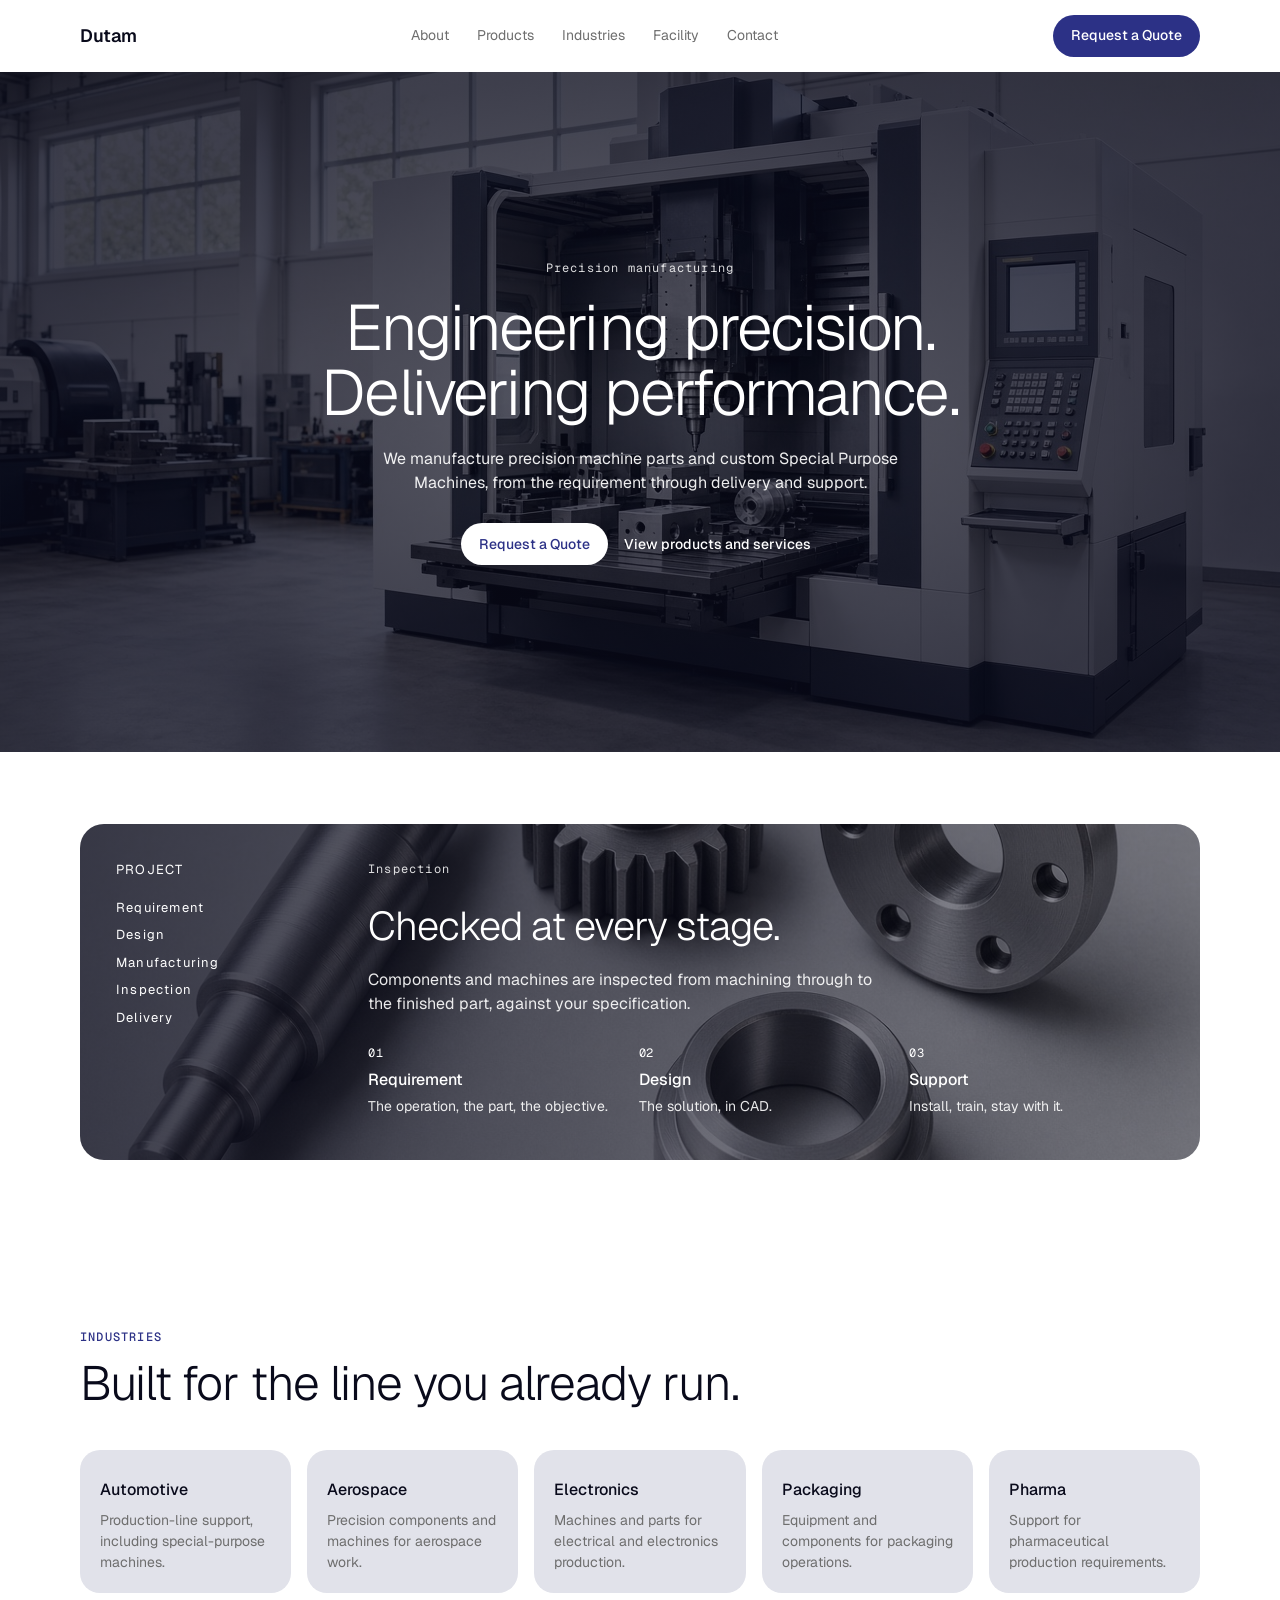
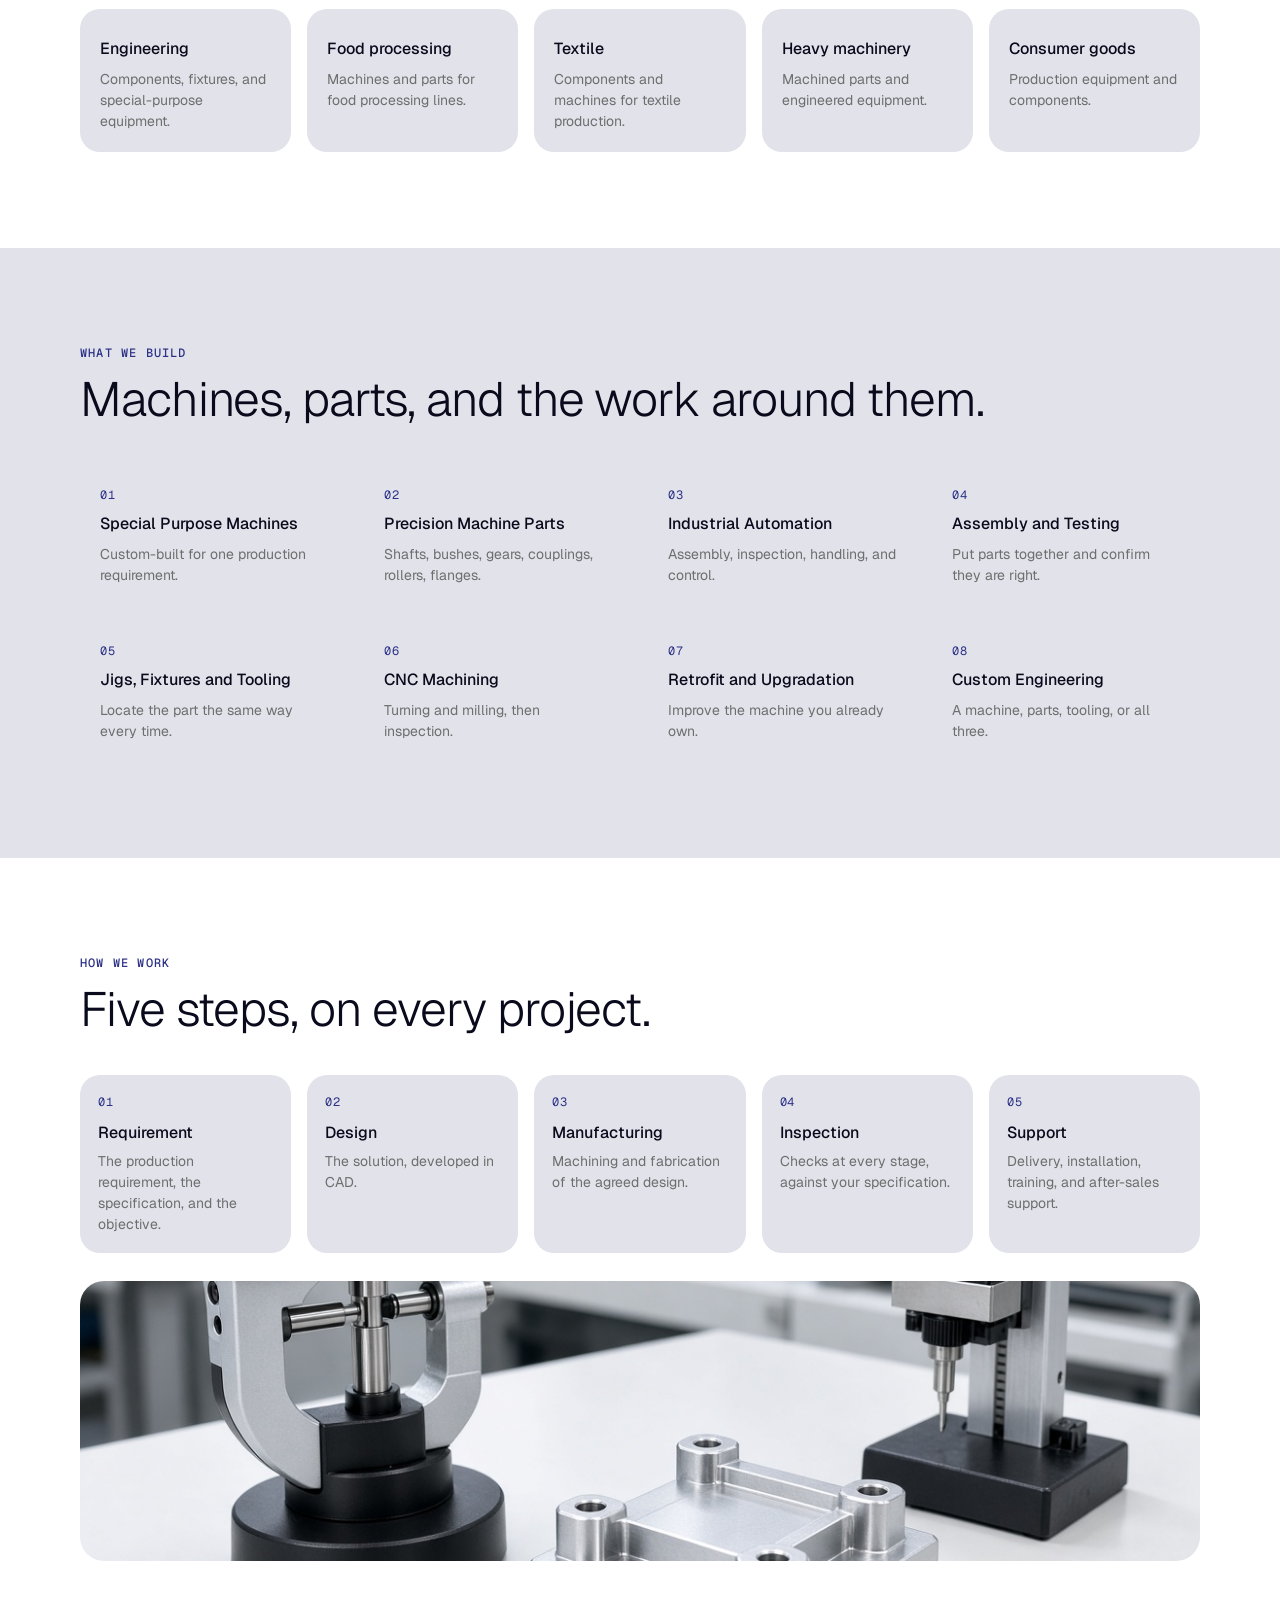
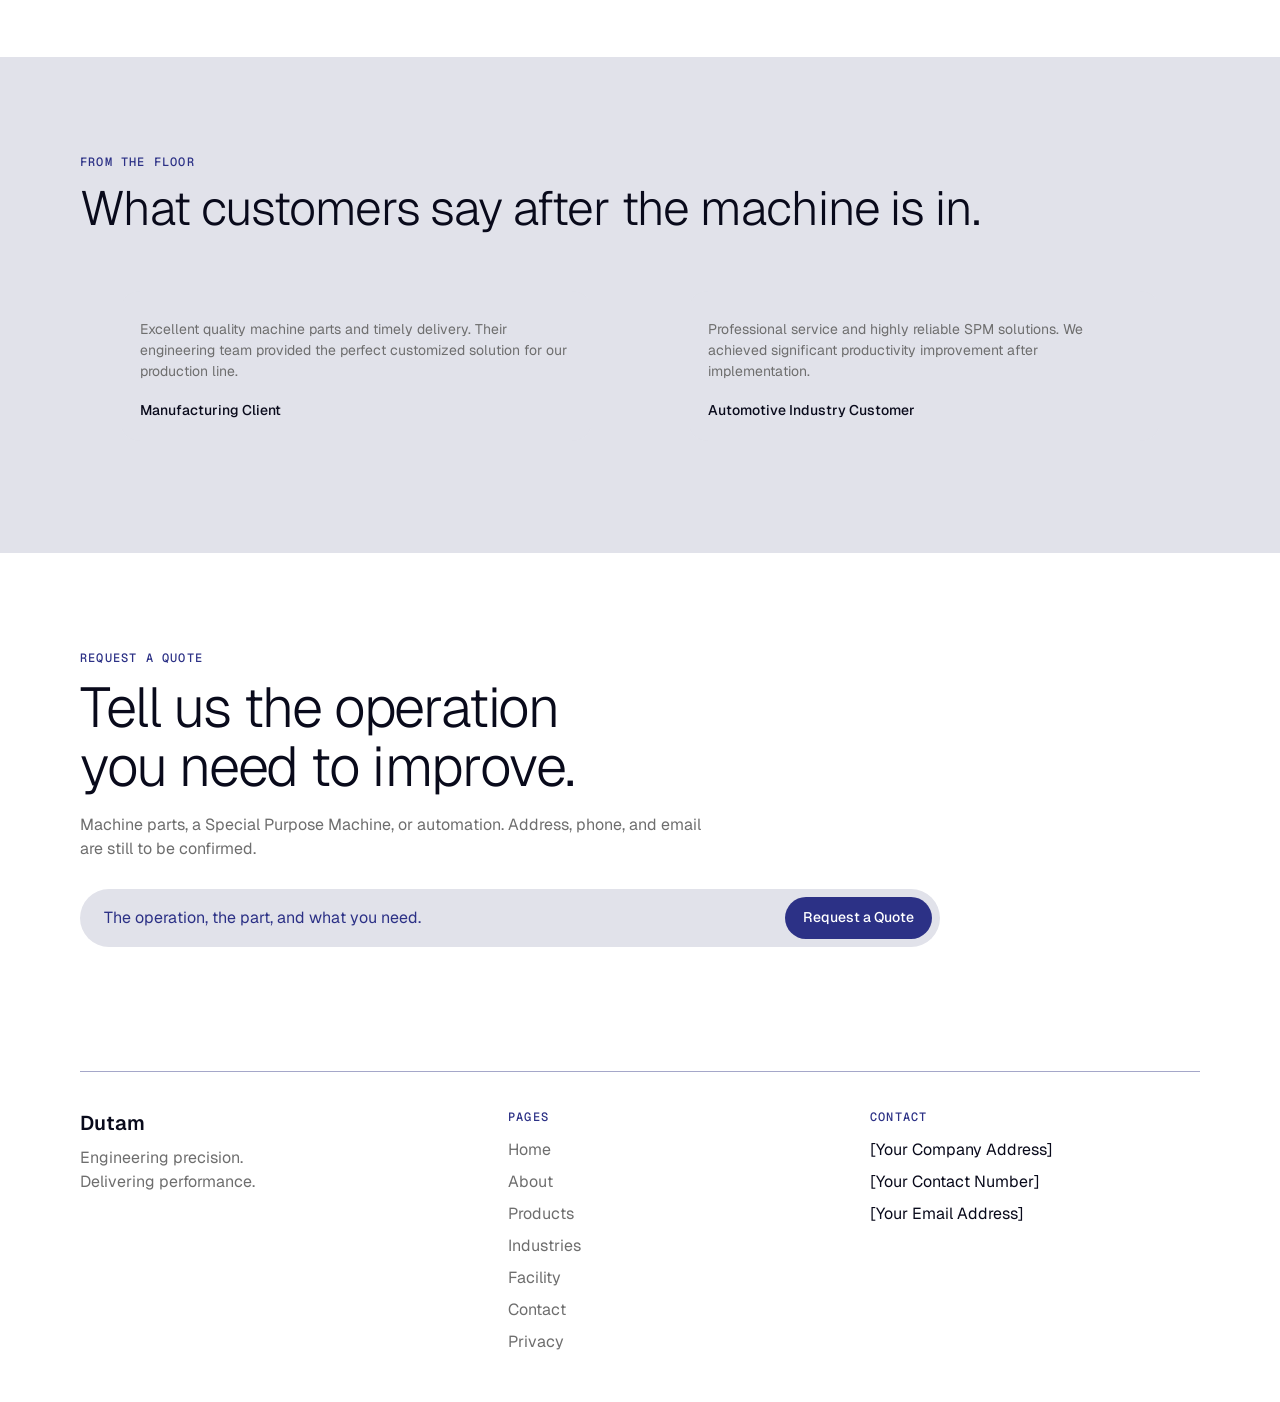
==== index.html @ 48c7d0a0 "Website Basic" ====
<!DOCTYPE html>
<html lang="en">
<head>
  <meta charset="utf-8">
  <meta name="viewport" content="width=device-width, initial-scale=1">
  <title>Dutam Machineries | Precision Machine Parts and Special Purpose Machines</title>
  <meta name="description" content="Dutam Machineries manufactures precision machine parts and custom Special Purpose Machines, from the requirement through delivery and support.">
  <link rel="preconnect" href="https://fonts.googleapis.com">
  <link rel="preconnect" href="https://fonts.gstatic.com" crossorigin>
  <link href="https://fonts.googleapis.com/css2?family=Geist+Mono:wght@500&family=Geist:wght@300;400;500;600&display=swap" rel="stylesheet">
  <link rel="stylesheet" href="css/styles.css">
</head>
<body class="page-enter">
<header class="site-header">
    <a class="logo" href="index.html">Dutam</a>
    <nav class="nav-links" aria-label="Primary"><a href="about.html">About</a><a href="services.html">Products</a><a href="industries.html">Industries</a><a href="facility.html">Facility</a><a href="contact.html">Contact</a></nav>
    <a class="btn header-cta" href="contact.html">Request a Quote</a>
    <button class="menu-btn" aria-label="Open menu" aria-expanded="false"><span></span></button>
  </header>
<main>
    <section class="hero-center" style="background-image:url('images/shop.jpg')">
      <div class="hero-copy">
        <div class="kicker">Precision manufacturing</div>
        <h1 class="display">Engineering precision.<br>Delivering performance.</h1>
        <p>We manufacture precision machine parts and custom Special Purpose Machines, from the requirement through delivery and support.</p>
        <div class="hero-actions">
          <a class="btn light" href="contact.html">Request a Quote</a>
          <a class="btn ghost" href="services.html">View products and services</a>
        </div>
      </div>
    </section>
    <section class="section tight"><div class="wrap">
      <div class="panel" style="background-image:url('images/parts.jpg')">
        <div class="rail">PROJECT<ul><li>Requirement</li><li>Design</li><li>Manufacturing</li><li>Inspection</li><li>Delivery</li></ul></div>
        <div>
          <div class="kicker">Inspection</div>
          <h2>Checked at every stage.</h2>
          <p>Components and machines are inspected from machining through to the finished part, against your specification.</p>
          <div class="mini-points">
            <div><span>01</span><strong>Requirement</strong><p>The operation, the part, the objective.</p></div>
            <div><span>02</span><strong>Design</strong><p>The solution, in CAD.</p></div>
            <div><span>03</span><strong>Support</strong><p>Install, train, stay with it.</p></div>
          </div>
        </div>
      </div>
    </div></section>
    <section class="section"><div class="wrap">
      <div class="section-head"><div class="eyebrow">Industries</div><h2>Built for the line you already run.</h2></div>
      <div class="card-grid"><a class="card" href="industries.html"><h3>Automotive</h3><p>Production-line support, including special-purpose machines.</p></a><a class="card" href="industries.html"><h3>Aerospace</h3><p>Precision components and machines for aerospace work.</p></a><a class="card" href="industries.html"><h3>Electronics</h3><p>Machines and parts for electrical and electronics production.</p></a><a class="card" href="industries.html"><h3>Packaging</h3><p>Equipment and components for packaging operations.</p></a><a class="card" href="industries.html"><h3>Pharma</h3><p>Support for pharmaceutical production requirements.</p></a><a class="card" href="industries.html"><h3>Engineering</h3><p>Components, fixtures, and special-purpose equipment.</p></a><a class="card" href="industries.html"><h3>Food processing</h3><p>Machines and parts for food processing lines.</p></a><a class="card" href="industries.html"><h3>Textile</h3><p>Components and machines for textile production.</p></a><a class="card" href="industries.html"><h3>Heavy machinery</h3><p>Machined parts and engineered equipment.</p></a><a class="card" href="industries.html"><h3>Consumer goods</h3><p>Production equipment and components.</p></a></div>
    </div></section>
    <section class="section tint"><div class="wrap">
      <div class="section-head"><div class="eyebrow">What we build</div><h2>Machines, parts, and the work around them.</h2></div>
      <div class="cap-grid"><a class="cap" href="services/special-purpose-machines.html"><div class="num">01</div><h3>Special Purpose Machines</h3><p>Custom-built for one production requirement.</p></a><a class="cap" href="services/precision-machine-parts.html"><div class="num">02</div><h3>Precision Machine Parts</h3><p>Shafts, bushes, gears, couplings, rollers, flanges.</p></a><a class="cap" href="services/industrial-automation.html"><div class="num">03</div><h3>Industrial Automation</h3><p>Assembly, inspection, handling, and control.</p></a><a class="cap" href="services/assembly-and-testing.html"><div class="num">04</div><h3>Assembly and Testing</h3><p>Put parts together and confirm they are right.</p></a><a class="cap" href="services/jigs-fixtures-and-tooling.html"><div class="num">05</div><h3>Jigs, Fixtures and Tooling</h3><p>Locate the part the same way every time.</p></a><a class="cap" href="services/cnc-machining.html"><div class="num">06</div><h3>CNC Machining</h3><p>Turning and milling, then inspection.</p></a><a class="cap" href="services/retrofit-and-upgradation.html"><div class="num">07</div><h3>Retrofit and Upgradation</h3><p>Improve the machine you already own.</p></a><a class="cap" href="services/custom-engineering.html"><div class="num">08</div><h3>Custom Engineering</h3><p>A machine, parts, tooling, or all three.</p></a></div>
    </div></section>
    <section class="section"><div class="wrap">
      <div class="section-head"><div class="eyebrow">How we work</div><h2>Five steps, on every project.</h2></div>
      <div class="steps"><article class="step"><div class="num">01</div><h3>Requirement</h3><p>The production requirement, the specification, and the objective.</p></article><article class="step"><div class="num">02</div><h3>Design</h3><p>The solution, developed in CAD.</p></article><article class="step"><div class="num">03</div><h3>Manufacturing</h3><p>Machining and fabrication of the agreed design.</p></article><article class="step"><div class="num">04</div><h3>Inspection</h3><p>Checks at every stage, against your specification.</p></article><article class="step"><div class="num">05</div><h3>Support</h3><p>Delivery, installation, training, and after-sales support.</p></article></div>
      <div class="process-photo" style="background-image:url('images/inspection.jpg')" role="img" aria-label="Inspection equipment on the bench"></div>
    </div></section>
    <section class="section tint"><div class="wrap">
      <div class="section-head"><div class="eyebrow">From the floor</div><h2>What customers say after the machine is in.</h2></div>
      <div class="quotes"><blockquote class="quote"><p>Excellent quality machine parts and timely delivery. Their engineering team provided the perfect customized solution for our production line.</p><footer>Manufacturing Client</footer></blockquote><blockquote class="quote"><p>Professional service and highly reliable SPM solutions. We achieved significant productivity improvement after implementation.</p><footer>Automotive Industry Customer</footer></blockquote></div>
    </div></section>
    <section class="section close"><div class="wrap">
    <div class="eyebrow">Request a quote</div>
    <h2 class="display">Tell us the operation<br>you need to improve.</h2>
    <p>Machine parts, a Special Purpose Machine, or automation. Address, phone, and email are still to be confirmed.</p>
    <form class="ask" action="contact.html" method="get">
      <input name="note" placeholder="The operation, the part, and what you need." aria-label="The operation, the part, and what you need.">
      <button class="btn" type="submit">Request a Quote</button>
    </form>
  </div></section>
  </main>
<footer class="footer"><div class="wrap"><div class="rule"></div><div class="footer-row">
    <div><strong>Dutam</strong><p class="tag">Engineering precision. Delivering performance.</p></div>
    <div><div class="eyebrow">Pages</div><ul><li><a href="index.html">Home</a></li><li><a href="about.html">About</a></li><li><a href="services.html">Products</a></li><li><a href="industries.html">Industries</a></li><li><a href="facility.html">Facility</a></li><li><a href="contact.html">Contact</a></li><li><a href="privacy.html">Privacy</a></li></ul></div>
    <div><div class="eyebrow">Contact</div><ul><li>[Your Company Address]</li><li>[Your Contact Number]</li><li>[Your Email Address]</li></ul></div>
  </div></div></footer>
<script src="js/main.js"></script>
</body>
</html>
---- css/styles.css ----
:root {
  --ink: #090a1b;
  --navy: #2c3186;
  --navy-deep: #1a1d50;
  --blue-50: #e1e2ea;
  --blue-200: #a5a7c9;
  --secondary: #6e6e6e;
  --white: #ffffff;
  --line: rgba(9, 10, 27, 0.12);
  --pad: 80px;
  --max: 1280px;
  --nav: 72px;
  --shadow: 0 10px 24px rgba(9, 10, 27, 0.06);
  --ease: cubic-bezier(0.22, 1, 0.36, 1);
}

* { box-sizing: border-box; }
html { scroll-behavior: smooth; }
body {
  margin: 0;
  color: var(--ink);
  background: var(--white);
  font-family: "Geist", sans-serif;
  font-weight: 400;
  line-height: 1.5;
}
a { color: inherit; text-decoration: none; }
button, input, select, textarea { font: inherit; color: inherit; }
img { max-width: 100%; display: block; }
h1, h2, h3, p { margin: 0; }

.page-enter { animation: rise 0.55s var(--ease) both; }

.wrap {
  width: min(var(--max), calc(100% - var(--pad) * 2));
  margin-inline: auto;
}
.eyebrow {
  font-family: "Geist Mono", ui-monospace, monospace;
  font-size: 12px;
  font-weight: 500;
  letter-spacing: 1.2px;
  text-transform: uppercase;
  color: var(--navy);
}
.display {
  font-weight: 300;
  letter-spacing: -1.4px;
  line-height: 1.05;
}

.site-header {
  position: sticky;
  top: 0;
  z-index: 20;
  height: var(--nav);
  display: flex;
  align-items: center;
  justify-content: space-between;
  padding: 0 var(--pad);
  background: rgba(255, 255, 255, 0.92);
  backdrop-filter: blur(16px);
  border-bottom: 1px solid transparent;
  transition: border-color 0.3s var(--ease), box-shadow 0.3s var(--ease);
}
.site-header.scrolled {
  border-bottom-color: var(--line);
  box-shadow: 0 8px 24px rgba(9, 10, 27, 0.04);
}
.logo {
  font-size: 18px;
  font-weight: 600;
  letter-spacing: -0.3px;
}
.nav-links {
  display: flex;
  gap: 28px;
  align-items: center;
}
.nav-links a {
  font-size: 14px;
  color: var(--secondary);
  transition: color 0.2s var(--ease);
}
.nav-links a:hover,
.nav-links a.active { color: var(--ink); }
.menu-btn {
  display: none;
  width: 42px;
  height: 42px;
  border: 0;
  background: transparent;
  padding: 0;
  cursor: pointer;
}
.menu-btn span,
.menu-btn span:before,
.menu-btn span:after {
  display: block;
  height: 1.5px;
  width: 18px;
  background: var(--ink);
  position: relative;
  transition: transform 0.25s var(--ease), opacity 0.2s;
}
.menu-btn span:before,
.menu-btn span:after {
  content: "";
  position: absolute;
  left: 0;
}
.menu-btn span:before { top: -6px; }
.menu-btn span:after { top: 6px; }
.menu-btn.open span { background: transparent; }
.menu-btn.open span:before { top: 0; transform: rotate(45deg); }
.menu-btn.open span:after { top: 0; transform: rotate(-45deg); }

.btn {
  display: inline-flex;
  align-items: center;
  justify-content: center;
  height: 42px;
  padding: 0 18px;
  border-radius: 999px;
  border: 0;
  background: var(--navy);
  color: var(--white);
  font-size: 14px;
  font-weight: 500;
  cursor: pointer;
  transition: background 0.2s var(--ease), transform 0.2s var(--ease), color 0.2s var(--ease);
}
.btn:hover { background: var(--navy-deep); transform: translateY(-1px); }
.btn:active { transform: translateY(0); }
.btn.light {
  background: var(--white);
  color: var(--navy);
}
.btn.light:hover { background: var(--blue-50); color: var(--navy-deep); }
.btn.ghost {
  background: transparent;
  color: var(--white);
  padding-inline: 8px;
}
.btn.ghost:hover { background: rgba(255, 255, 255, 0.12); transform: none; }

.hero-center,
.hero-statement,
.hero-navy {
  position: relative;
  overflow: hidden;
  min-height: 680px;
  display: flex;
  color: var(--white);
}
.hero-center {
  align-items: center;
  justify-content: center;
  text-align: center;
  background: #12141c center / cover no-repeat;
}
.hero-center:after,
.hero-statement:after {
  content: "";
  position: absolute;
  inset: 0;
}
.hero-center:after {
  background: radial-gradient(ellipse at center, rgba(9, 10, 27, 0.62) 0%, rgba(9, 10, 27, 0.78) 70%);
}
.hero-statement {
  align-items: flex-end;
  background: #12141c center / cover no-repeat;
  padding: 72px var(--pad) 56px;
}
.hero-statement:after {
  background: linear-gradient(90deg, rgba(9, 10, 27, 0.78) 0%, rgba(9, 10, 27, 0.42) 46%, rgba(9, 10, 27, 0.12) 100%);
}
.hero-copy, .hero-statement .statement {
  position: relative;
  z-index: 1;
}
.hero-copy { width: min(760px, 100%); padding: 48px 24px; }
.hero-copy h1, .statement h1, .hero-navy h1 {
  font-size: clamp(44px, 5vw, 68px);
  font-weight: 300;
  letter-spacing: -1.8px;
  line-height: 1.02;
}
.hero-copy p, .statement-note, .hero-navy .note {
  font-size: 16px;
  line-height: 1.5;
}
.hero-copy p { margin: 22px auto 0; max-width: 560px; color: rgba(255, 255, 255, 0.92); }
.hero-actions { display: flex; gap: 8px; justify-content: center; margin-top: 28px; flex-wrap: wrap; }
.kicker {
  font-family: "Geist Mono", ui-monospace, monospace;
  font-size: 12px;
  letter-spacing: 1.2px;
  margin-bottom: 18px;
  color: rgba(255, 255, 255, 0.86);
}
.statement {
  display: flex;
  flex-direction: column;
  justify-content: space-between;
  min-height: 520px;
  width: 100%;
}
.statement h1 { max-width: 860px; }
.statement-note { max-width: 340px; align-self: flex-end; color: rgba(255, 255, 255, 0.92); }

.hero-navy {
  background: var(--navy);
  min-height: 760px;
  padding: 64px var(--pad) 0;
  flex-direction: column;
}
.hero-navy .note { max-width: 340px; margin-top: 56px; }
.mosaic-clip {
  margin-top: auto;
  height: 250px;
  overflow: hidden;
  width: 100vw;
  margin-left: calc(50% - 50vw);
}
.mosaic {
  display: grid;
  grid-template-columns: repeat(13, 92px);
  gap: 16px;
  width: max-content;
  margin: 36px auto 0;
  justify-content: center;
}
.circle {
  width: 92px;
  height: 92px;
  border-radius: 50%;
  background-color: var(--white);
  background-size: 400% 200%;
  animation: pop 0.55s var(--ease) both;
  animation-delay: calc(var(--i) * 16ms);
}

.section { padding: 96px 0; }
.section.tight { padding: 72px 0; }
.section.tint { background: var(--blue-50); }
.section-head { margin-bottom: 40px; }
.section-head h2 {
  margin-top: 12px;
  font-size: clamp(36px, 4vw, 48px);
  font-weight: 300;
  letter-spacing: -1.1px;
  line-height: 1.08;
}

.panel {
  position: relative;
  display: grid;
  grid-template-columns: 220px 1fr;
  gap: 32px;
  min-height: 336px;
  border-radius: 24px;
  overflow: hidden;
  color: var(--white);
  padding: 36px;
  background: #1c1e27 center / cover no-repeat;
}
.panel:after {
  content: "";
  position: absolute;
  inset: 0;
  background: linear-gradient(90deg, rgba(9, 10, 27, 0.78), rgba(9, 10, 27, 0.45));
}
.panel > * { position: relative; z-index: 1; }
.rail { font-size: 13px; letter-spacing: 1.2px; }
.rail ul { list-style: none; margin: 18px 0 0; padding: 0; display: grid; gap: 8px; }
.panel h2 { font-size: 40px; font-weight: 300; letter-spacing: -1px; }
.panel p { max-width: 520px; margin-top: 12px; color: rgba(255, 255, 255, 0.9); }
.mini-points { display: grid; grid-template-columns: repeat(3, 1fr); gap: 16px; margin-top: 28px; }
.mini-points span {
  display: block;
  font-family: "Geist Mono", ui-monospace, monospace;
  font-size: 12px;
  letter-spacing: 0.8px;
  margin-bottom: 6px;
}
.mini-points strong { font-weight: 500; display: block; }
.mini-points p { margin: 4px 0 0; font-size: 14px; }

.card-grid {
  display: grid;
  grid-template-columns: repeat(5, 1fr);
  gap: 16px;
}
.card, .cap, .quote, .faq, .form-card, .step {
  background: var(--blue-50);
  border-radius: 20px;
  transition: transform 0.25s var(--ease), box-shadow 0.25s var(--ease), background 0.25s var(--ease);
}
.card, .cap, .quote, .faq { padding: 20px; }
a.card:hover, a.cap:hover, .quote:hover, .faq:hover {
  transform: translateY(-3px);
  box-shadow: var(--shadow);
  background: #d7d9e4;
}
.card h3, .cap h3 { font-size: 16px; font-weight: 500; margin-top: 8px; }
.card p, .cap p, .quote p, .faq p { color: var(--secondary); font-size: 14px; margin-top: 8px; }
.cap-grid { display: grid; grid-template-columns: repeat(4, 1fr); gap: 16px; }
.cap .num, .step .num {
  font-family: "Geist Mono", ui-monospace, monospace;
  font-size: 12px;
  letter-spacing: 0.8px;
  color: var(--navy);
}
.steps { display: grid; grid-template-columns: repeat(5, 1fr); gap: 16px; }
.step { padding: 18px; min-height: 140px; }
.step h3 { font-size: 16px; font-weight: 500; margin: 10px 0 6px; }
.step p { color: var(--secondary); font-size: 14px; }
.process-photo {
  margin-top: 28px;
  height: 280px;
  border-radius: 24px;
  background: #ddd center / cover no-repeat;
}
.quotes { display: grid; grid-template-columns: 1fr 1fr; gap: 16px; }
.quote footer { margin-top: 18px; font-size: 14px; font-weight: 500; }

.columns { display: grid; grid-template-columns: 1fr 1fr; gap: 64px; }
.rule-list { list-style: none; margin: 18px 0 0; padding: 0; }
.rule-list li {
  padding: 16px 0;
  border-bottom: 1px solid var(--blue-200);
  font-size: 18px;
  font-weight: 500;
  transition: padding-left 0.25s var(--ease), color 0.25s var(--ease);
}
.rule-list li:hover { padding-left: 8px; color: var(--navy); }
.detail-lead { max-width: 720px; color: var(--secondary); margin-top: 16px; }
.detail h2 {
  font-size: clamp(32px, 3vw, 40px);
  font-weight: 300;
  letter-spacing: -0.8px;
  line-height: 1.15;
}

.work {
  display: grid;
  grid-template-columns: 1fr 1fr;
  gap: 48px 64px;
}
.work-row {
  display: flex;
  align-items: center;
  justify-content: space-between;
  gap: 12px;
  width: 100%;
  min-height: 64px;
  padding: 8px 0;
  border: 0;
  border-bottom: 1px solid var(--blue-200);
  background: transparent;
  text-align: left;
  cursor: pointer;
  color: var(--ink);
  font-size: 18px;
  font-weight: 500;
  transition: background 0.2s var(--ease), border-radius 0.2s var(--ease), padding 0.2s var(--ease);
}
.work-row .chev { transition: transform 0.25s var(--ease); color: var(--navy); }
.work-row:hover .chev, .work-row.active .chev { transform: translateX(4px); }
.work-row.active {
  background: var(--white);
  border-radius: 16px;
  border-bottom-color: transparent;
  padding: 10px 14px;
  box-shadow: var(--shadow);
}
.work-row .end { display: flex; align-items: center; gap: 10px; }
.thumb {
  width: 92px;
  height: 70px;
  border-radius: 12px;
  background: #ccc center / cover no-repeat;
  transform: rotate(-7deg);
  box-shadow: var(--shadow);
}
.bubble {
  width: 32px;
  height: 32px;
  border-radius: 50%;
  background: var(--white);
  display: grid;
  place-items: center;
  box-shadow: var(--shadow);
  color: var(--navy);
}
.work-note {
  grid-column: 1 / -1;
  display: grid;
  grid-template-columns: 280px 1fr;
  gap: 28px;
  align-items: center;
}
.work-note .photo {
  height: 210px;
  border-radius: 20px;
  background: #ddd center / cover no-repeat;
}
.work-note p { max-width: 520px; color: var(--secondary); }

.industries-layout {
  display: grid;
  grid-template-columns: 420px 1fr;
  gap: 64px;
  align-items: start;
}
.statement-col {
  position: sticky;
  top: 112px;
  padding-left: 28px;
  border-left: 1px solid var(--blue-200);
}
.statement-col h1 {
  font-size: clamp(36px, 4vw, 48px);
  font-weight: 300;
  letter-spacing: -1.2px;
  line-height: 1.08;
}
.statement-col p { margin: 20px 0 28px; color: var(--secondary); }
.folders { display: grid; gap: 28px; }
.folder { display: flex; flex-direction: column; align-items: flex-start; }
.tab {
  background: var(--navy);
  color: var(--white);
  border-radius: 12px;
  padding: 8px 16px;
  font-size: 14px;
  font-weight: 500;
  position: relative;
  z-index: 1;
  transition: transform 0.25s var(--ease), background 0.25s var(--ease);
}
.folder-card {
  width: 100%;
  margin-top: -10px;
  background: var(--white);
  border: 1px solid var(--blue-200);
  border-radius: 24px;
  padding: 26px 22px 20px;
  box-shadow: var(--shadow);
  transition: transform 0.25s var(--ease), box-shadow 0.25s var(--ease);
}
.folder:hover .tab { transform: translateY(-2px); background: var(--navy-deep); }
.folder:hover .folder-card { transform: translateY(-3px); box-shadow: 0 16px 32px rgba(9, 10, 27, 0.08); }

.why-row, .equip {
  display: grid;
  grid-template-columns: 64px 280px 1fr;
  gap: 24px;
  padding: 22px 0;
  border-bottom: 1px solid var(--blue-200);
  align-items: baseline;
}
.why-row span, .equip span {
  font-family: "Geist Mono", ui-monospace, monospace;
  color: var(--navy);
  font-size: 13px;
}
.why-row p { color: var(--secondary); }
.chips { display: flex; flex-wrap: wrap; gap: 10px; margin-top: 20px; }
.chips li {
  list-style: none;
  background: var(--white);
  border-radius: 999px;
  padding: 10px 16px;
  font-size: 14px;
  transition: background 0.2s var(--ease), transform 0.2s var(--ease);
}
.chips li:hover { background: var(--navy); color: var(--white); transform: translateY(-2px); }
.facility-split { display: grid; grid-template-columns: 1.1fr 0.9fr; gap: 28px; align-items: center; }
.facility-photo {
  height: 360px;
  border-radius: 24px;
  background: #ddd center / cover no-repeat;
}

.close h2 {
  font-size: clamp(40px, 5vw, 56px);
  font-weight: 300;
  letter-spacing: -1.4px;
  line-height: 1.05;
  margin: 12px 0 16px;
}
.close p { max-width: 640px; color: var(--secondary); }
.ask {
  margin-top: 28px;
  display: flex;
  align-items: center;
  justify-content: space-between;
  gap: 12px;
  background: var(--blue-50);
  border-radius: 999px;
  padding: 8px 8px 8px 22px;
  max-width: 860px;
}
.ask input {
  flex: 1;
  border: 0;
  background: transparent;
  outline: none;
  min-width: 0;
}
.ask input::placeholder { color: var(--navy); }

.contact-band {
  display: grid;
  grid-template-columns: 0.8fr 1.2fr;
  gap: 48px;
  align-items: start;
}
.contact-band h1 {
  font-size: clamp(40px, 4vw, 48px);
  font-weight: 300;
  letter-spacing: -1.1px;
  line-height: 1.08;
  margin: 12px 0 16px;
}
.contact-band .lead { color: var(--secondary); max-width: 420px; }
.details { margin-top: 28px; display: grid; gap: 8px; }
.form-card { padding: 28px; }
.form-grid { display: grid; grid-template-columns: 1fr 1fr; gap: 16px; margin-top: 18px; }
.field { display: grid; gap: 8px; }
.field.wide { grid-column: 1 / -1; }
.field span { font-size: 13px; font-weight: 500; }
.field input, .field select, .field textarea {
  width: 100%;
  background: var(--white);
  border: 1px solid transparent;
  border-radius: 12px;
  padding: 14px 14px;
  outline: none;
  transition: border-color 0.2s var(--ease), box-shadow 0.2s var(--ease);
}
.field textarea { min-height: 120px; resize: vertical; }
.field input:focus, .field select:focus, .field textarea:focus {
  border-color: var(--navy);
  box-shadow: 0 0 0 4px rgba(44, 49, 134, 0.12);
}
.hint { color: var(--secondary); font-size: 12px; margin-top: 4px; }
.form-actions { display: flex; align-items: center; justify-content: space-between; gap: 16px; margin-top: 8px; }
.form-actions p, .thanks p { color: var(--secondary); font-size: 13px; }
.thanks h2 { font-size: 32px; font-weight: 300; letter-spacing: -0.6px; margin-bottom: 8px; }
.faq-list { display: grid; gap: 12px; }
.faq h3 { font-size: 16px; font-weight: 500; }

.footer { padding: 28px 0 48px; }
.footer .rule { height: 1px; background: var(--blue-200); margin-bottom: 36px; }
.footer-row { display: grid; grid-template-columns: 1.2fr 1fr 1fr; gap: 32px; }
.footer strong { display: block; font-size: 20px; font-weight: 600; }
.footer .tag { color: var(--secondary); margin-top: 8px; max-width: 240px; }
.footer ul { list-style: none; margin: 12px 0 0; padding: 0; display: grid; gap: 8px; }
.footer a { color: var(--secondary); transition: color 0.2s var(--ease); }
.footer a:hover { color: var(--ink); }
.prose { max-width: 760px; }
.prose h1 {
  font-size: clamp(48px, 6vw, 64px);
  font-weight: 300;
  letter-spacing: -1.6px;
  margin: 12px 0 24px;
}
.prose p { font-size: 18px; color: var(--secondary); margin-bottom: 16px; }
.who p { max-width: 760px; color: var(--secondary); margin-bottom: 16px; font-size: 18px; }

@keyframes rise {
  from { opacity: 0; transform: translateY(10px); }
  to { opacity: 1; transform: none; }
}
@keyframes pop {
  from { opacity: 0; transform: scale(0.72); }
  to { opacity: 1; transform: none; }
}

@media (max-width: 980px) {
  :root { --pad: 24px; }
  .menu-btn { display: grid; place-items: center; }
  .nav-links {
    position: absolute;
    top: var(--nav);
    left: 0;
    right: 0;
    display: none;
    flex-direction: column;
    align-items: flex-start;
    gap: 18px;
    padding: 20px 24px 28px;
    background: var(--white);
    border-bottom: 1px solid var(--line);
  }
  .nav-links.open { display: flex; animation: rise 0.3s var(--ease); }
  .header-cta { display: none; }
  .card-grid, .cap-grid { grid-template-columns: 1fr 1fr; }
  .steps, .mini-points, .columns, .work, .quotes, .contact-band, .industries-layout, .facility-split, .footer-row, .work-note, .panel, .why-row, .form-grid {
    grid-template-columns: 1fr;
  }
  .statement-col { position: static; }
  .why-row { grid-template-columns: 48px 1fr; }
  .why-row p { grid-column: 2; }
  .mosaic { transform: scale(0.62); transform-origin: top center; }
  .hero-navy { min-height: 640px; }
  .ask { border-radius: 20px; flex-direction: column; align-items: stretch; padding: 14px; }
  .form-actions { flex-direction: column; align-items: flex-start; }
}

@media (max-width: 640px) {
  .card-grid, .cap-grid { grid-template-columns: 1fr; }
  .statement { min-height: 420px; }
  .statement-note { align-self: flex-start; }
}

@media (prefers-reduced-motion: reduce) {
  *, *::before, *::after {
    animation: none !important;
    transition: none !important;
  }
}
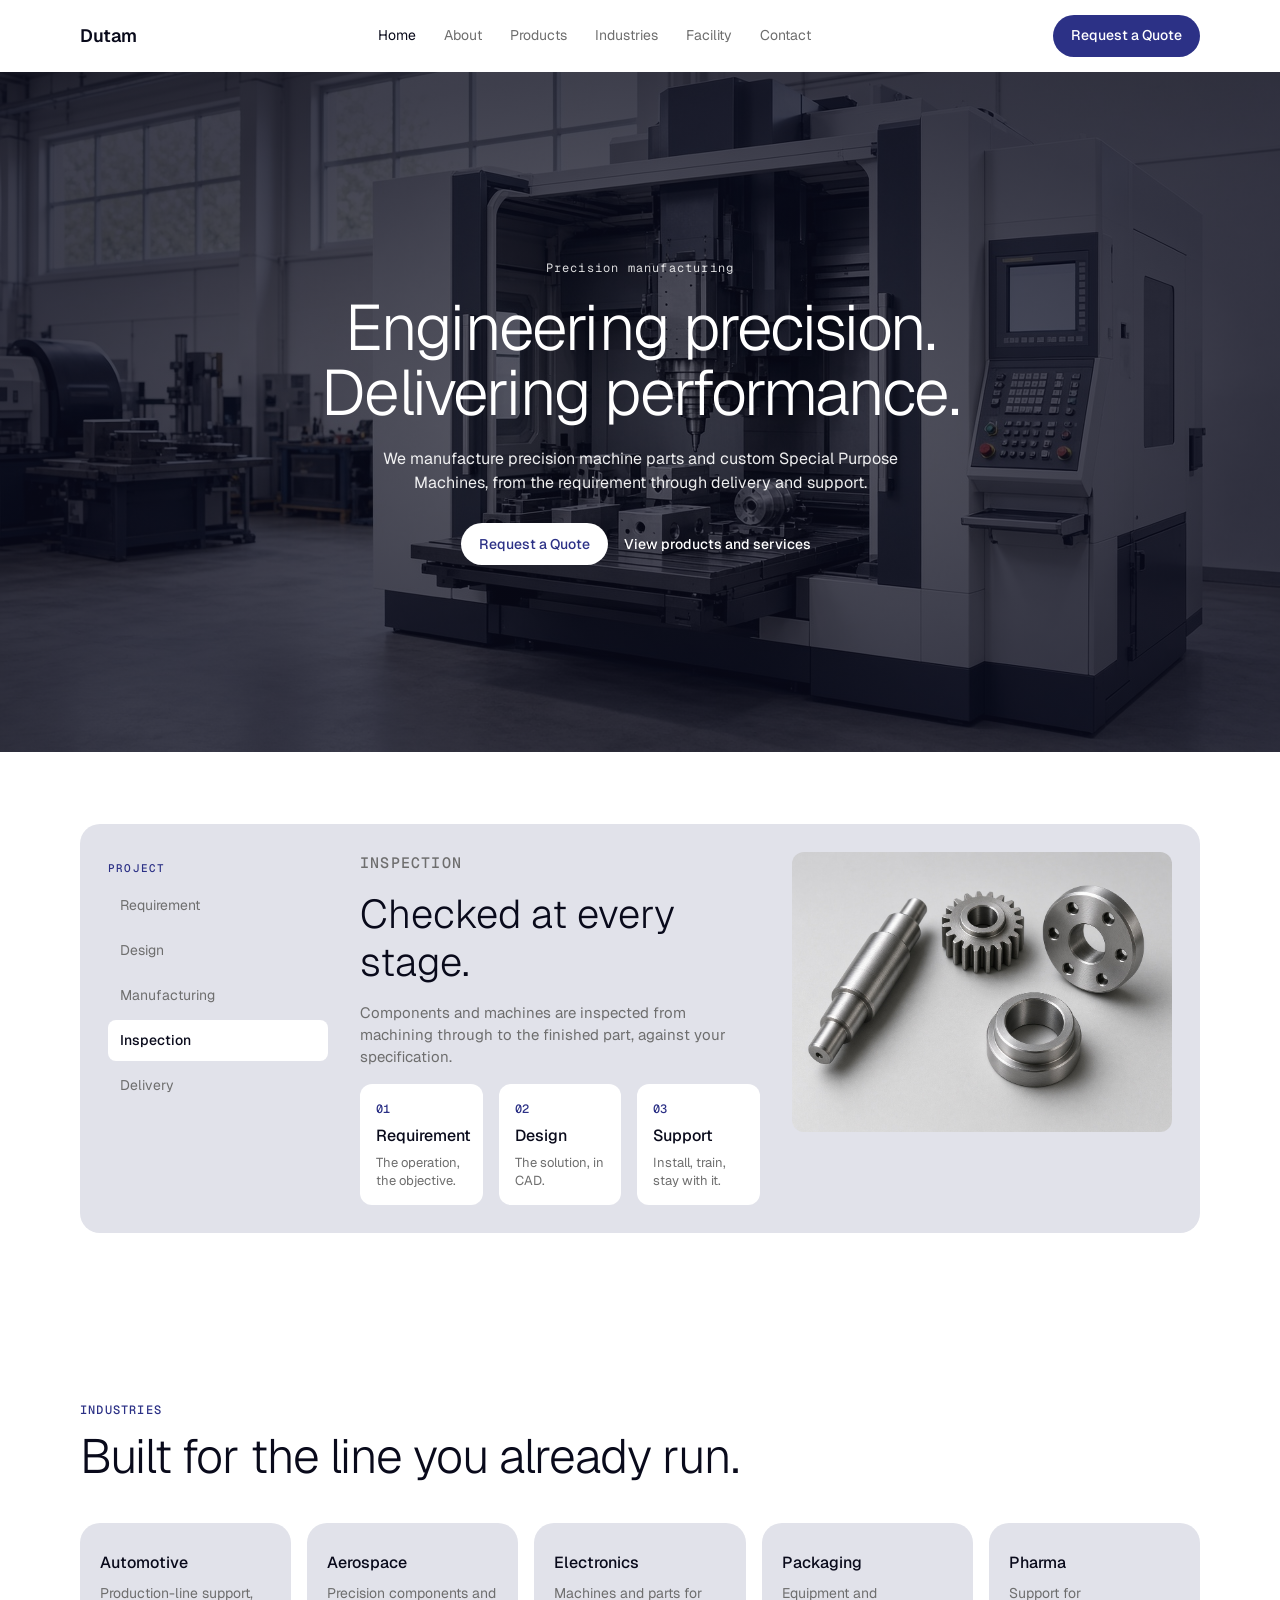
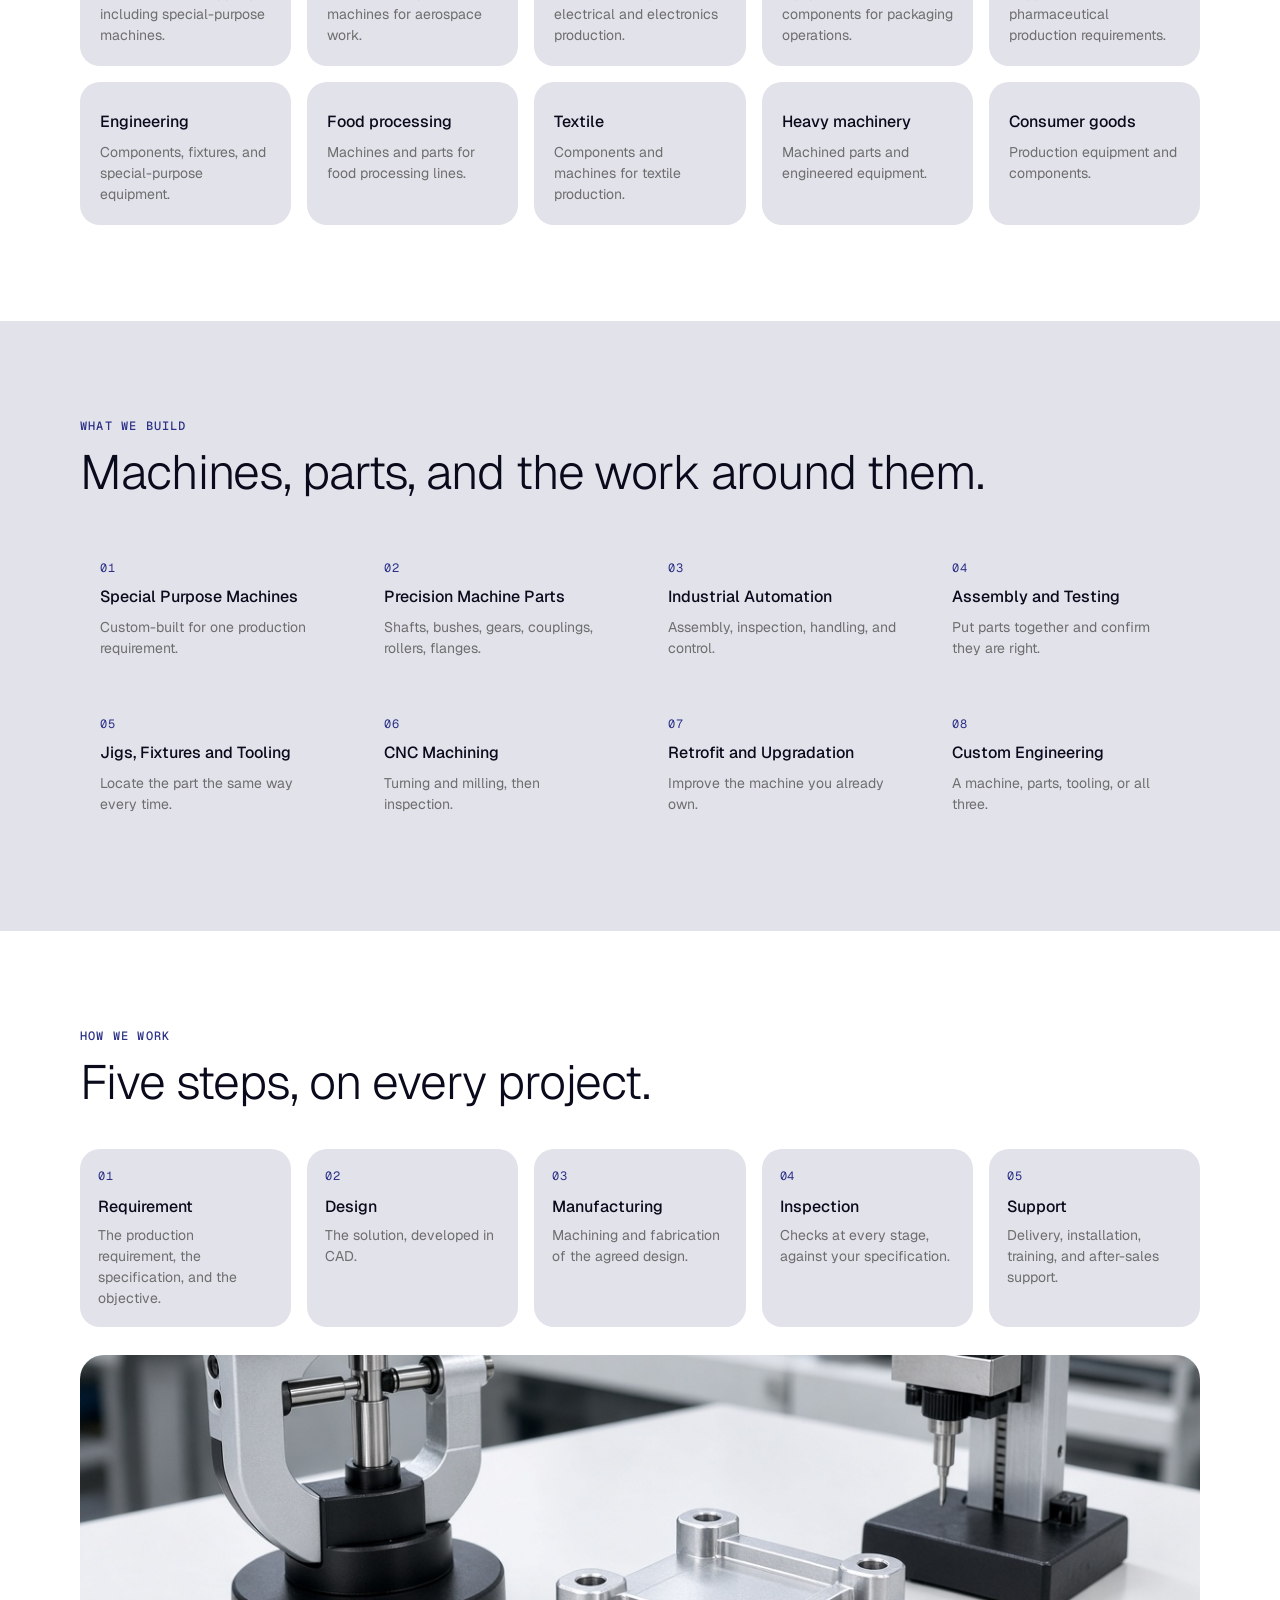
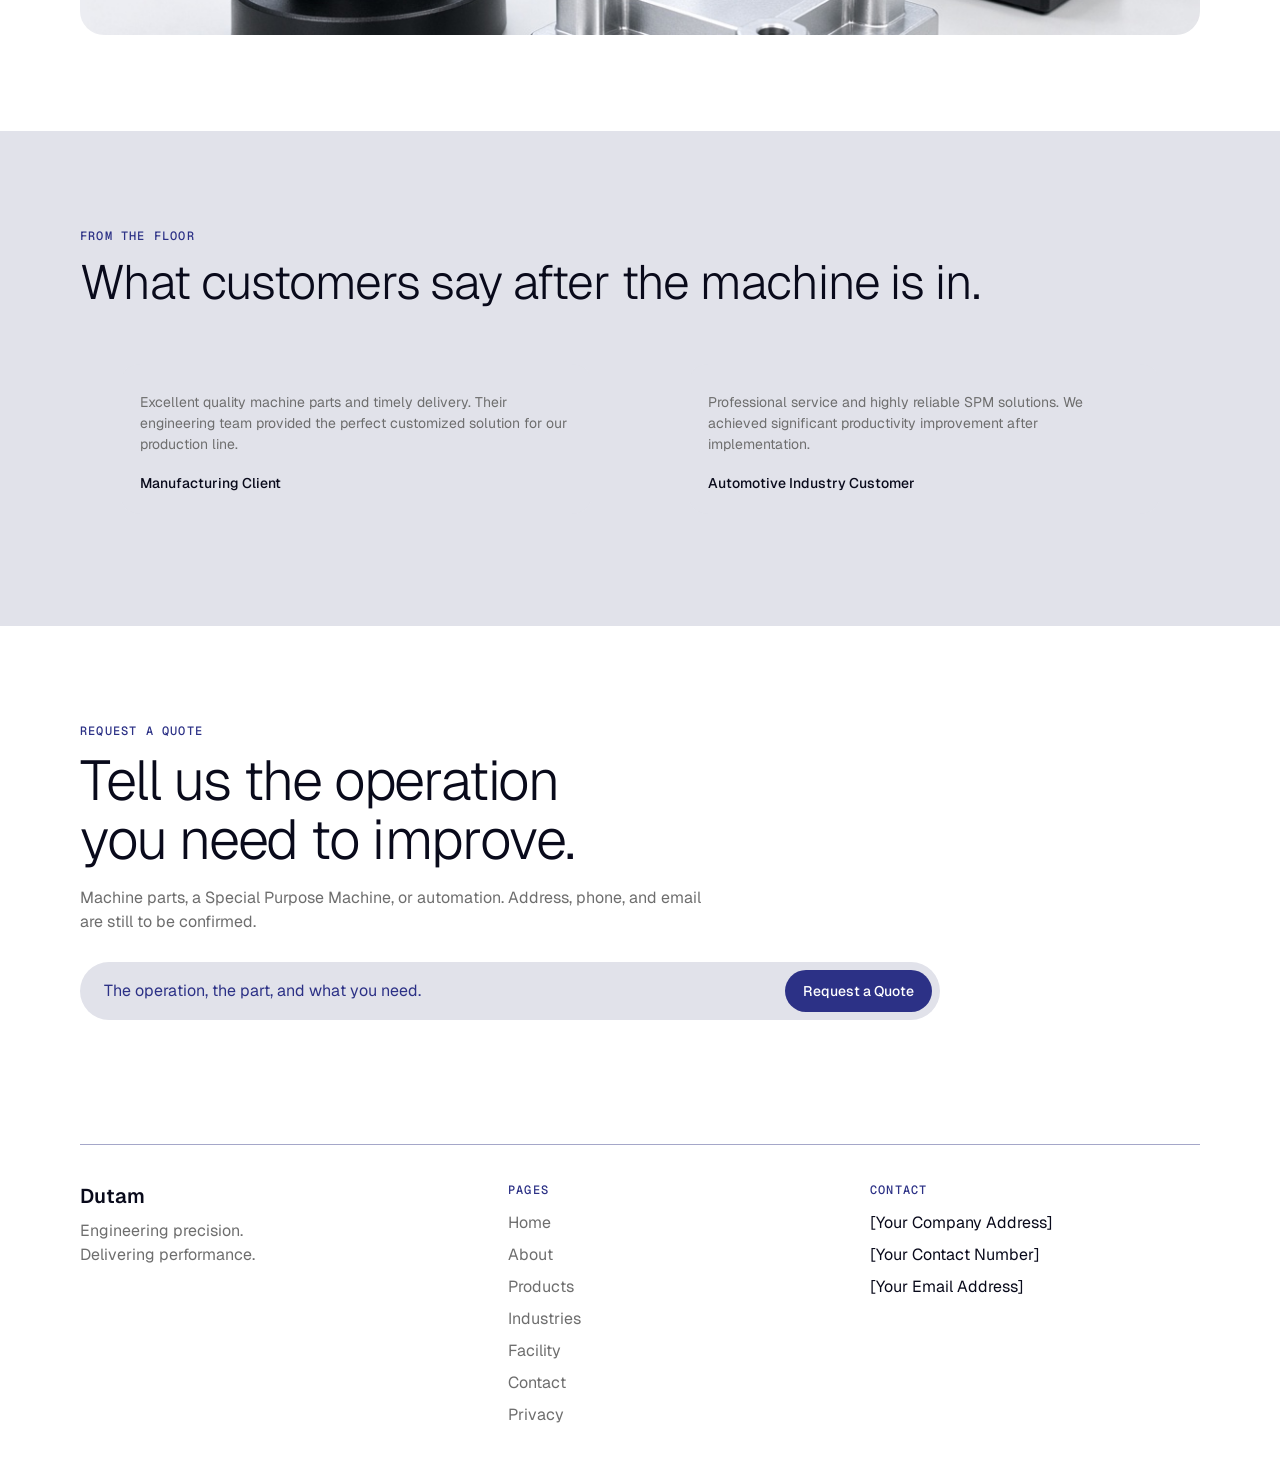
==== commit a8b672ce: "Update navigation links across all pages to include a "Home" option; enhance layout and styles for v" ====
--- a/index.html
+++ b/index.html
@@ -13,7 +13,7 @@
 <body class="page-enter">
 <header class="site-header">
     <a class="logo" href="index.html">Dutam</a>
-    <nav class="nav-links" aria-label="Primary"><a href="about.html">About</a><a href="services.html">Products</a><a href="industries.html">Industries</a><a href="facility.html">Facility</a><a href="contact.html">Contact</a></nav>
+    <nav class="nav-links" aria-label="Primary"><a href="index.html" class="active">Home</a><a href="about.html">About</a><a href="services.html">Products</a><a href="industries.html">Industries</a><a href="facility.html">Facility</a><a href="contact.html">Contact</a></nav>
     <a class="btn header-cta" href="contact.html">Request a Quote</a>
     <button class="menu-btn" aria-label="Open menu" aria-expanded="false"><span></span></button>
   </header>
@@ -30,18 +30,26 @@
       </div>
     </section>
     <section class="section tight"><div class="wrap">
-      <div class="panel" style="background-image:url('images/parts.jpg')">
-        <div class="rail">PROJECT<ul><li>Requirement</li><li>Design</li><li>Manufacturing</li><li>Inspection</li><li>Delivery</li></ul></div>
-        <div>
-          <div class="kicker">Inspection</div>
-          <h2>Checked at every stage.</h2>
-          <p>Components and machines are inspected from machining through to the finished part, against your specification.</p>
-          <div class="mini-points">
-            <div><span>01</span><strong>Requirement</strong><p>The operation, the part, the objective.</p></div>
+      <div class="panel" data-project>
+        <div class="rail" role="tablist" aria-label="Project">
+          <p>Project</p>
+          <button type="button" role="tab" data-step="requirement">Requirement</button>
+          <button type="button" role="tab" data-step="design">Design</button>
+          <button type="button" role="tab" data-step="manufacturing">Manufacturing</button>
+          <button type="button" role="tab" class="active" data-step="inspection" aria-selected="true">Inspection</button>
+          <button type="button" role="tab" data-step="delivery">Delivery</button>
+        </div>
+        <div class="panel-main">
+          <p class="panel-kicker" data-project-kicker>Inspection</p>
+          <h2 data-project-title>Checked at every stage.</h2>
+          <p data-project-body>Components and machines are inspected from machining through to the finished part, against your specification.</p>
+          <div class="mini-points" data-project-points>
+            <div><span>01</span><strong>Requirement</strong><p>The operation, the objective.</p></div>
             <div><span>02</span><strong>Design</strong><p>The solution, in CAD.</p></div>
             <div><span>03</span><strong>Support</strong><p>Install, train, stay with it.</p></div>
           </div>
         </div>
+        <img class="panel-photo" data-project-photo src="images/parts.jpg" alt="Precision shafts, a gear, a flange, and a bush">
       </div>
     </div></section>
     <section class="section"><div class="wrap">
--- a/css/styles.css
+++ b/css/styles.css
@@ -255,38 +255,79 @@
 }
 
 .panel {
-  position: relative;
-  display: grid;
-  grid-template-columns: 220px 1fr;
+  display: grid;
+  grid-template-columns: 220px minmax(0, 1fr) 380px;
   gap: 32px;
-  min-height: 336px;
-  border-radius: 24px;
-  overflow: hidden;
-  color: var(--white);
-  padding: 36px;
-  background: #1c1e27 center / cover no-repeat;
-}
-.panel:after {
-  content: "";
-  position: absolute;
-  inset: 0;
-  background: linear-gradient(90deg, rgba(9, 10, 27, 0.78), rgba(9, 10, 27, 0.45));
-}
-.panel > * { position: relative; z-index: 1; }
-.rail { font-size: 13px; letter-spacing: 1.2px; }
-.rail ul { list-style: none; margin: 18px 0 0; padding: 0; display: grid; gap: 8px; }
-.panel h2 { font-size: 40px; font-weight: 300; letter-spacing: -1px; }
-.panel p { max-width: 520px; margin-top: 12px; color: rgba(255, 255, 255, 0.9); }
-.mini-points { display: grid; grid-template-columns: repeat(3, 1fr); gap: 16px; margin-top: 28px; }
+  align-items: start;
+  padding: 28px;
+  border-radius: 20px;
+  background: var(--blue-50);
+  color: var(--ink);
+}
+.rail { padding-top: 8px; display: flex; flex-direction: column; gap: 4px; }
+.rail p {
+  margin: 0 0 4px;
+  font-family: "Geist Mono", ui-monospace, monospace;
+  font-size: 11px;
+  font-weight: 500;
+  letter-spacing: 1.2px;
+  text-transform: uppercase;
+  color: var(--navy);
+}
+.rail button {
+  width: 100%;
+  border: 0;
+  background: transparent;
+  border-radius: 8px;
+  padding: 10px 12px;
+  text-align: left;
+  font-size: 14px;
+  font-weight: 400;
+  color: var(--secondary);
+  cursor: pointer;
+}
+.rail button.active {
+  background: var(--white);
+  color: var(--ink);
+  font-weight: 500;
+}
+.panel-main { display: flex; flex-direction: column; gap: 16px; min-width: 0; }
+.panel-kicker {
+  margin: 0;
+  font-family: "Geist Mono", ui-monospace, monospace;
+  font-size: 11px;
+  font-weight: 500;
+  letter-spacing: 1.2px;
+  text-transform: uppercase;
+  color: var(--navy);
+}
+.panel h2 {
+  margin: 0;
+  font-size: 40px;
+  font-weight: 300;
+  line-height: 48px;
+  letter-spacing: 0;
+}
+.panel-main > p { margin: 0; font-size: 15px; line-height: 22px; color: var(--secondary); }
+.mini-points { display: grid; grid-template-columns: repeat(3, minmax(0, 1fr)); gap: 16px; align-items: stretch; }
+.mini-points div { background: var(--white); border-radius: 12px; padding: 16px; }
 .mini-points span {
   display: block;
   font-family: "Geist Mono", ui-monospace, monospace;
   font-size: 12px;
-  letter-spacing: 0.8px;
+  font-weight: 500;
+  color: var(--navy);
   margin-bottom: 6px;
 }
-.mini-points strong { font-weight: 500; display: block; }
-.mini-points p { margin: 4px 0 0; font-size: 14px; }
+.mini-points strong { display: block; font-size: 16px; font-weight: 500; color: var(--ink); }
+.mini-points p { margin: 6px 0 0; font-size: 13px; line-height: 1.35; color: var(--secondary); }
+.panel-photo {
+  width: 380px;
+  height: 280px;
+  object-fit: cover;
+  border-radius: 12px;
+  display: block;
+}
 
 .card-grid {
   display: grid;
@@ -395,64 +436,97 @@
   box-shadow: var(--shadow);
   color: var(--navy);
 }
-.work-note {
-  grid-column: 1 / -1;
-  display: grid;
-  grid-template-columns: 280px 1fr;
-  gap: 28px;
-  align-items: center;
-}
-.work-note .photo {
-  height: 210px;
-  border-radius: 20px;
-  background: #ddd center / cover no-repeat;
-}
-.work-note p { max-width: 520px; color: var(--secondary); }
-
-.industries-layout {
-  display: grid;
-  grid-template-columns: 420px 1fr;
-  gap: 64px;
-  align-items: start;
-}
-.statement-col {
-  position: sticky;
-  top: 112px;
-  padding-left: 28px;
-  border-left: 1px solid var(--blue-200);
-}
-.statement-col h1 {
-  font-size: clamp(36px, 4vw, 48px);
-  font-weight: 300;
-  letter-spacing: -1.2px;
-  line-height: 1.08;
-}
-.statement-col p { margin: 20px 0 28px; color: var(--secondary); }
-.folders { display: grid; gap: 28px; }
-.folder { display: flex; flex-direction: column; align-items: flex-start; }
-.tab {
-  background: var(--navy);
+.bento-hero {
+  position: relative;
+  min-height: 680px;
+  display: flex;
+  align-items: flex-end;
   color: var(--white);
-  border-radius: 12px;
-  padding: 8px 16px;
-  font-size: 14px;
-  font-weight: 500;
+  background: var(--ink);
+  overflow: hidden;
+}
+.bento-hero img {
+  position: absolute;
+  inset: 0;
+  width: 100%;
+  height: 100%;
+  max-width: none;
+  object-fit: cover;
+}
+.bento-hero::after {
+  content: "";
+  position: absolute;
+  inset: 0;
+  background: linear-gradient(90deg, rgba(9, 10, 27, 0.78) 0%, rgba(9, 10, 27, 0.34) 52%, rgba(9, 10, 27, 0.12) 100%);
+}
+.bento-hero-inner { position: relative; z-index: 1; padding: 120px 0 76px; }
+.bento-hero-copy { max-width: 640px; }
+.bento-hero .eyebrow { color: rgba(255, 255, 255, 0.82); }
+.bento-hero h1 {
+  margin-top: 16px;
+  font-size: 64px;
+  font-weight: 300;
+  letter-spacing: -1.6px;
+  line-height: 1.05;
+}
+.bento-hero-copy p:not(.eyebrow) {
+  margin-top: 18px;
+  max-width: 520px;
+  font-size: 17px;
+  line-height: 1.5;
+  color: rgba(255, 255, 255, 0.88);
+}
+.bento-hero .btn { margin-top: 28px; }
+.bento-section { background: #f5f5f7; padding: 20px 0 80px; }
+.bento {
+  display: grid;
+  grid-template-columns: repeat(6, 1fr);
+  gap: 16px;
+}
+.tile {
   position: relative;
+  grid-column: span 2;
+  min-height: 340px;
+  border-radius: 28px;
+  overflow: hidden;
+  background: #1c1e27;
+  color: var(--white);
+}
+.tile-wide { grid-column: span 4; min-height: 460px; }
+.tile img {
+  position: absolute;
+  inset: 0;
+  width: 100%;
+  height: 100%;
+  max-width: none;
+  object-fit: cover;
+  transition: transform 0.7s var(--ease);
+}
+.tile:hover img,
+.tile:focus-within img { transform: scale(1.045); }
+.tile div {
+  position: absolute;
+  left: 0;
+  right: 0;
+  bottom: 0;
   z-index: 1;
-  transition: transform 0.25s var(--ease), background 0.25s var(--ease);
-}
-.folder-card {
-  width: 100%;
-  margin-top: -10px;
-  background: var(--white);
-  border: 1px solid var(--blue-200);
-  border-radius: 24px;
-  padding: 26px 22px 20px;
-  box-shadow: var(--shadow);
-  transition: transform 0.25s var(--ease), box-shadow 0.25s var(--ease);
-}
-.folder:hover .tab { transform: translateY(-2px); background: var(--navy-deep); }
-.folder:hover .folder-card { transform: translateY(-3px); box-shadow: 0 16px 32px rgba(9, 10, 27, 0.08); }
+  padding: 28px;
+  background: linear-gradient(180deg, rgba(9, 10, 27, 0) 0%, rgba(9, 10, 27, 0.78) 72%);
+}
+.tile h2 {
+  font-size: 28px;
+  font-weight: 500;
+  letter-spacing: -0.5px;
+  line-height: 1.15;
+}
+.tile-wide h2 { font-size: 40px; font-weight: 300; letter-spacing: -0.8px; }
+.tile p {
+  margin-top: 8px;
+  max-width: 460px;
+  font-size: 15px;
+  line-height: 1.45;
+  color: rgba(255, 255, 255, 0.88);
+}
 
 .why-row, .equip {
   display: grid;
@@ -468,22 +542,59 @@
   font-size: 13px;
 }
 .why-row p { color: var(--secondary); }
-.chips { display: flex; flex-wrap: wrap; gap: 10px; margin-top: 20px; }
-.chips li {
+.facility-split {
+  display: grid;
+  grid-template-columns: minmax(240px, 520px) minmax(0, 1fr);
+  gap: 56px;
+  align-items: center;
+}
+.facility-photo {
+  width: 100%;
+  height: auto;
+  aspect-ratio: 520 / 460;
+  object-fit: cover;
+  border-radius: 20px;
+  display: block;
+}
+.facility-copy {
+  display: flex;
+  flex-direction: column;
+  gap: 24px;
+}
+.facility-copy h2 {
+  font-size: 44px;
+  font-weight: 300;
+  letter-spacing: -1.1px;
+  line-height: 52px;
+}
+.facility-copy p {
+  margin: 0;
+  color: var(--secondary);
+  font-size: 16px;
+  line-height: 26px;
+}
+.facility-note {
+  font-size: 15px;
+  line-height: 22px;
+}
+.equip-grid {
+  display: grid;
+  grid-template-columns: 1fr 1fr;
+  gap: 12px;
   list-style: none;
-  background: var(--white);
-  border-radius: 999px;
-  padding: 10px 16px;
-  font-size: 14px;
-  transition: background 0.2s var(--ease), transform 0.2s var(--ease);
-}
-.chips li:hover { background: var(--navy); color: var(--white); transform: translateY(-2px); }
-.facility-split { display: grid; grid-template-columns: 1.1fr 0.9fr; gap: 28px; align-items: center; }
-.facility-photo {
-  height: 360px;
-  border-radius: 24px;
-  background: #ddd center / cover no-repeat;
-}
+  margin: 0;
+  padding: 0;
+}
+.equip-grid li {
+  background: var(--blue-50);
+  border-radius: 12px;
+  padding: 14px 16px;
+  font-size: 15px;
+  font-weight: 500;
+  line-height: 20px;
+  color: var(--ink);
+}
+.equip-grid li.span { grid-column: 1 / -1; }
 
 .close h2 {
   font-size: clamp(40px, 5vw, 56px);
@@ -600,10 +711,14 @@
   .nav-links.open { display: flex; animation: rise 0.3s var(--ease); }
   .header-cta { display: none; }
   .card-grid, .cap-grid { grid-template-columns: 1fr 1fr; }
-  .steps, .mini-points, .columns, .work, .quotes, .contact-band, .industries-layout, .facility-split, .footer-row, .work-note, .panel, .why-row, .form-grid {
+  .steps, .mini-points, .columns, .work, .quotes, .contact-band, .facility-split, .footer-row, .panel, .why-row, .form-grid {
     grid-template-columns: 1fr;
   }
-  .statement-col { position: static; }
+  .bento { grid-template-columns: 1fr 1fr; }
+  .tile, .tile-wide { grid-column: span 1; min-height: 300px; }
+  .tile-wide { grid-column: span 2; min-height: 380px; }
+  .bento-hero { min-height: 560px; }
+  .bento-hero h1 { font-size: 48px; }
   .why-row { grid-template-columns: 48px 1fr; }
   .why-row p { grid-column: 2; }
   .mosaic { transform: scale(0.62); transform-origin: top center; }
@@ -614,6 +729,13 @@
 
 @media (max-width: 640px) {
   .card-grid, .cap-grid { grid-template-columns: 1fr; }
+  .bento { grid-template-columns: 1fr; }
+  .tile, .tile-wide { grid-column: span 1; min-height: 280px; }
+  .tile h2, .tile-wide h2 { font-size: 28px; }
+  .bento-hero h1 { font-size: 40px; }
+  .facility-copy h2 { font-size: 36px; line-height: 42px; }
+  .equip-grid { grid-template-columns: 1fr; }
+  .panel-photo { width: 100%; height: 240px; }
   .statement { min-height: 420px; }
   .statement-note { align-self: flex-start; }
 }
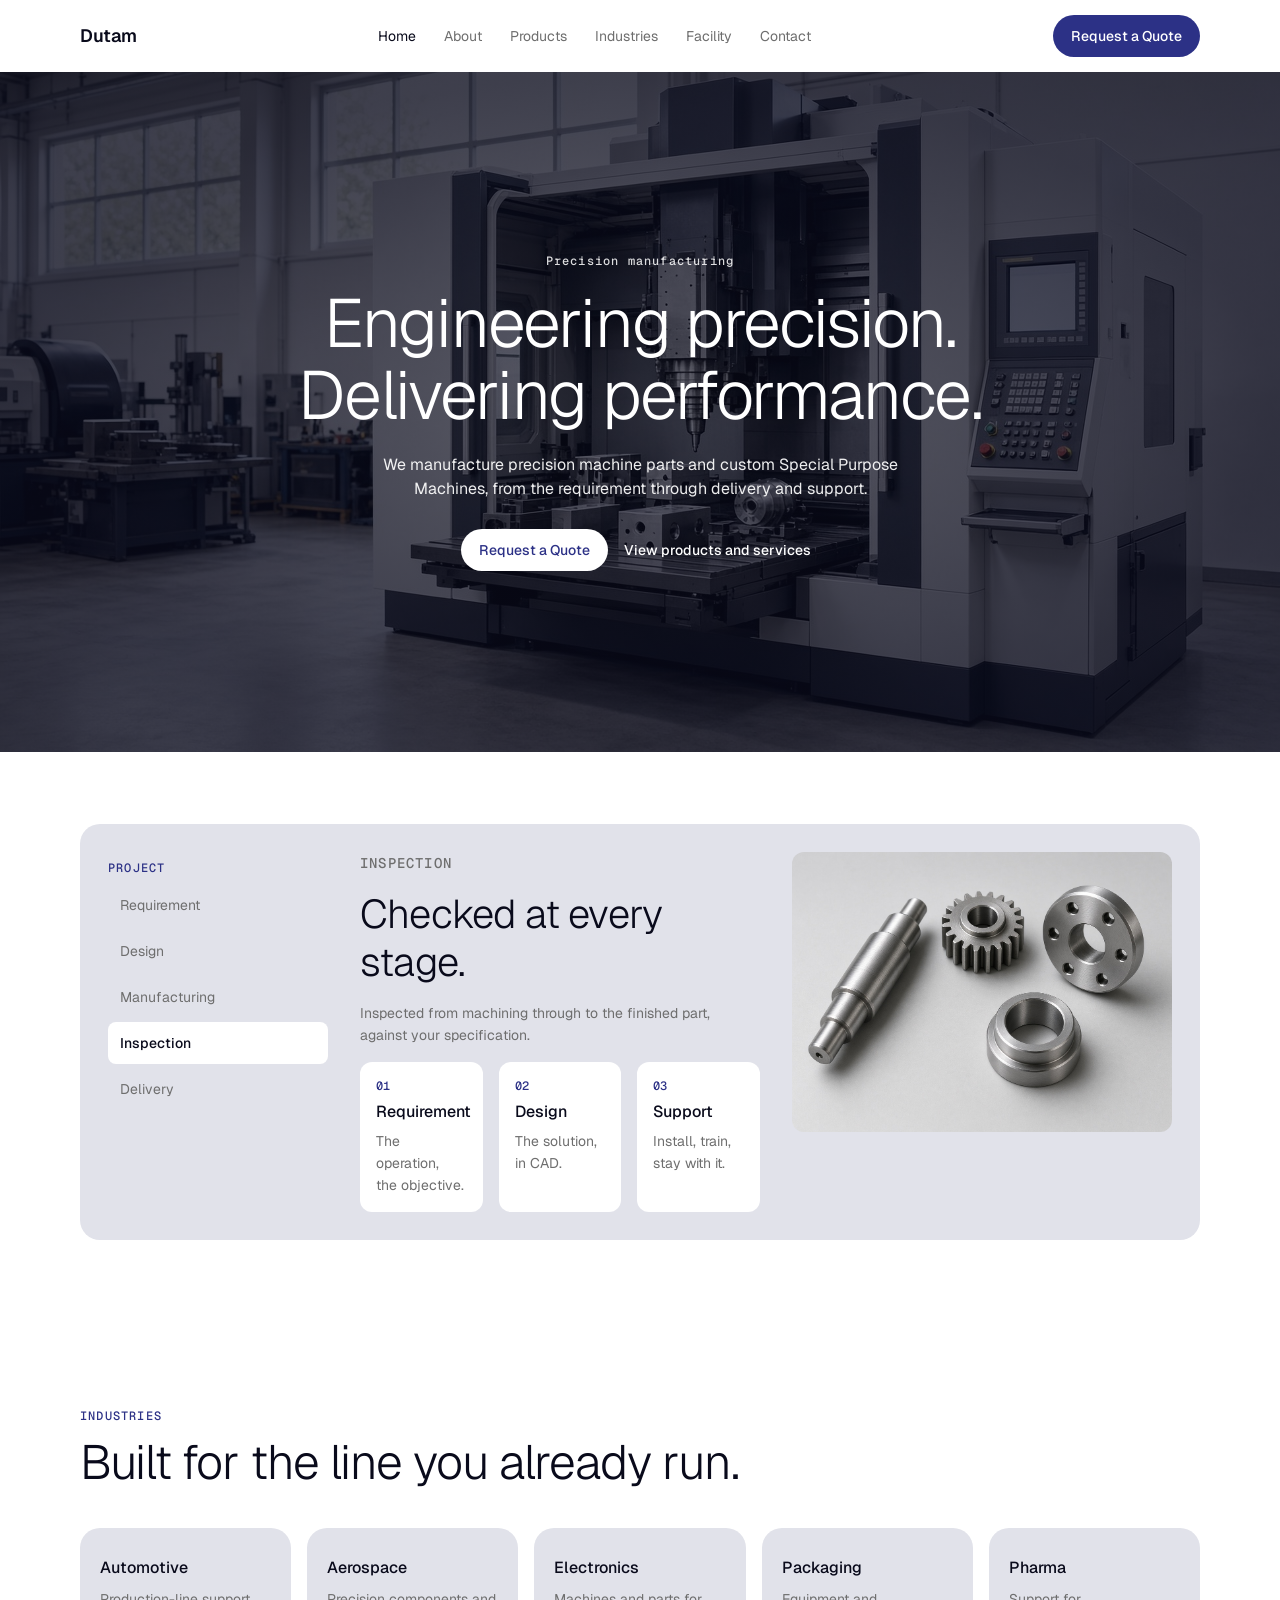
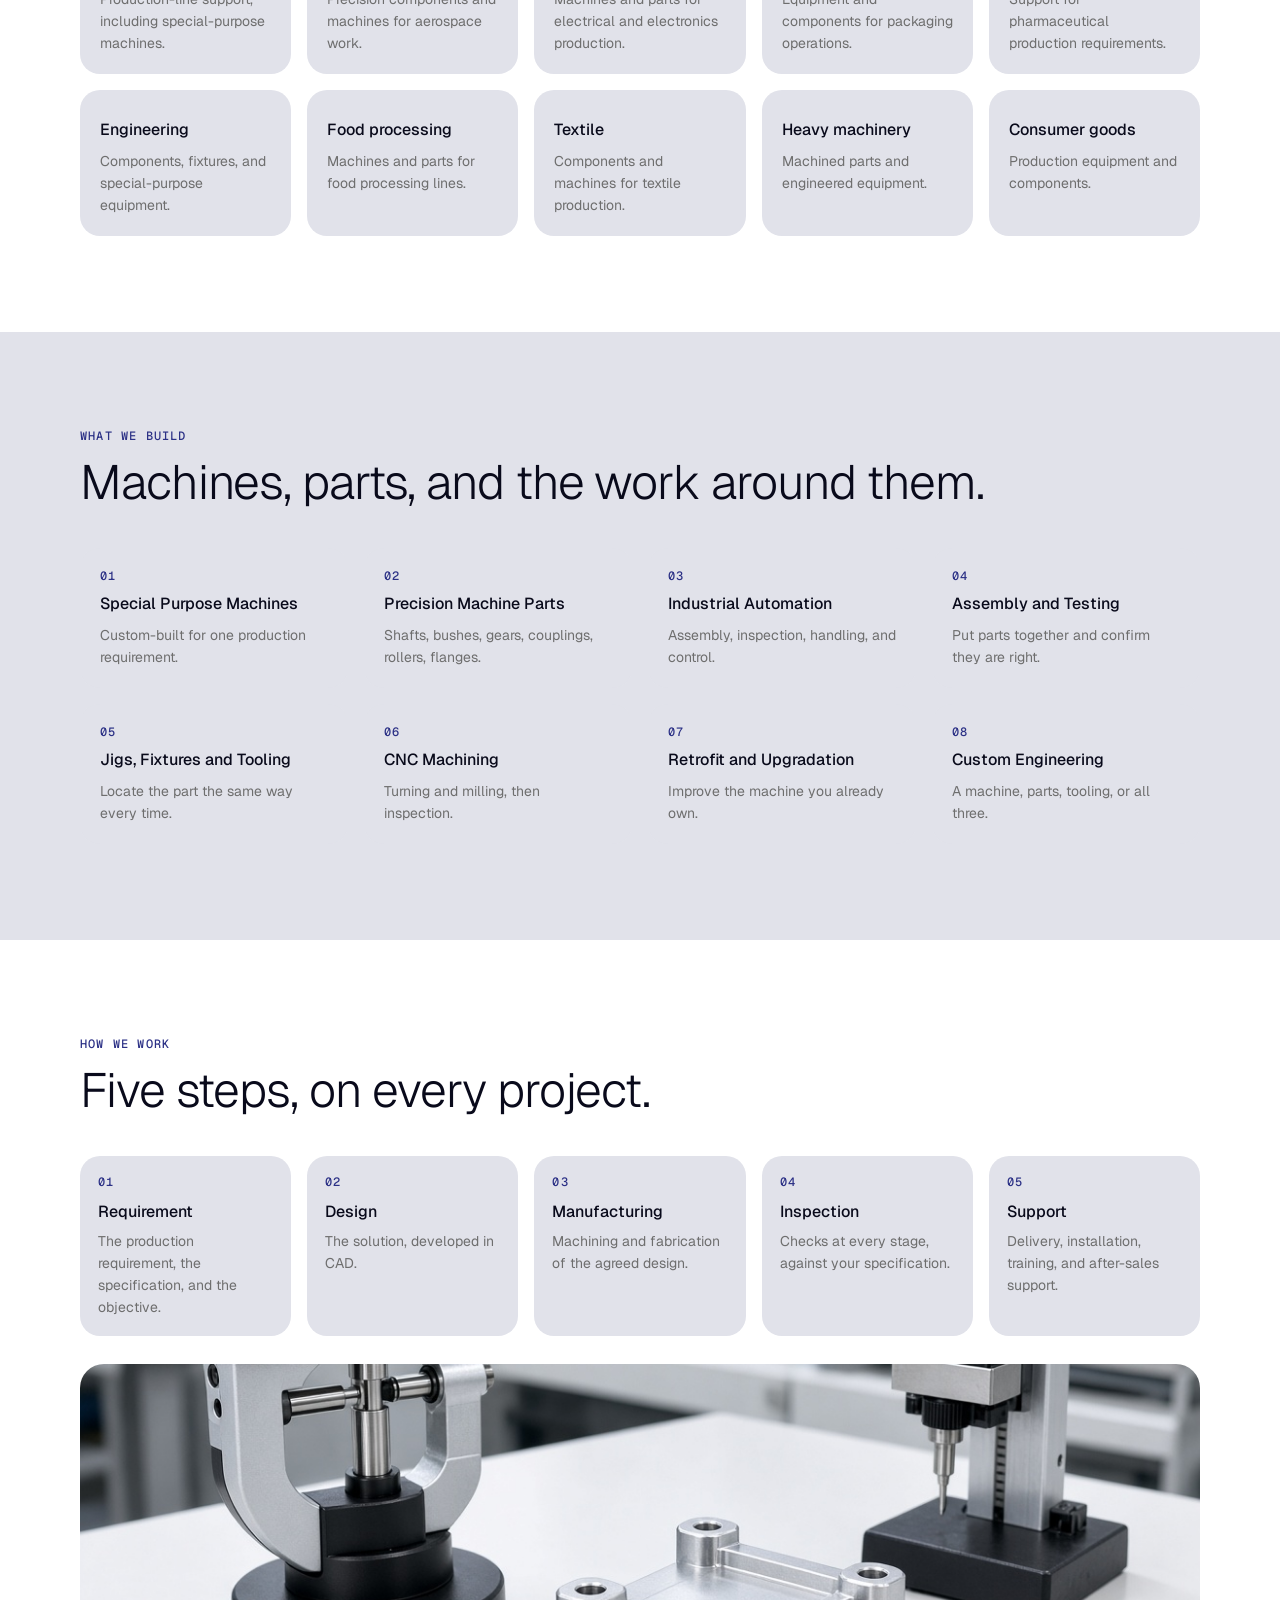
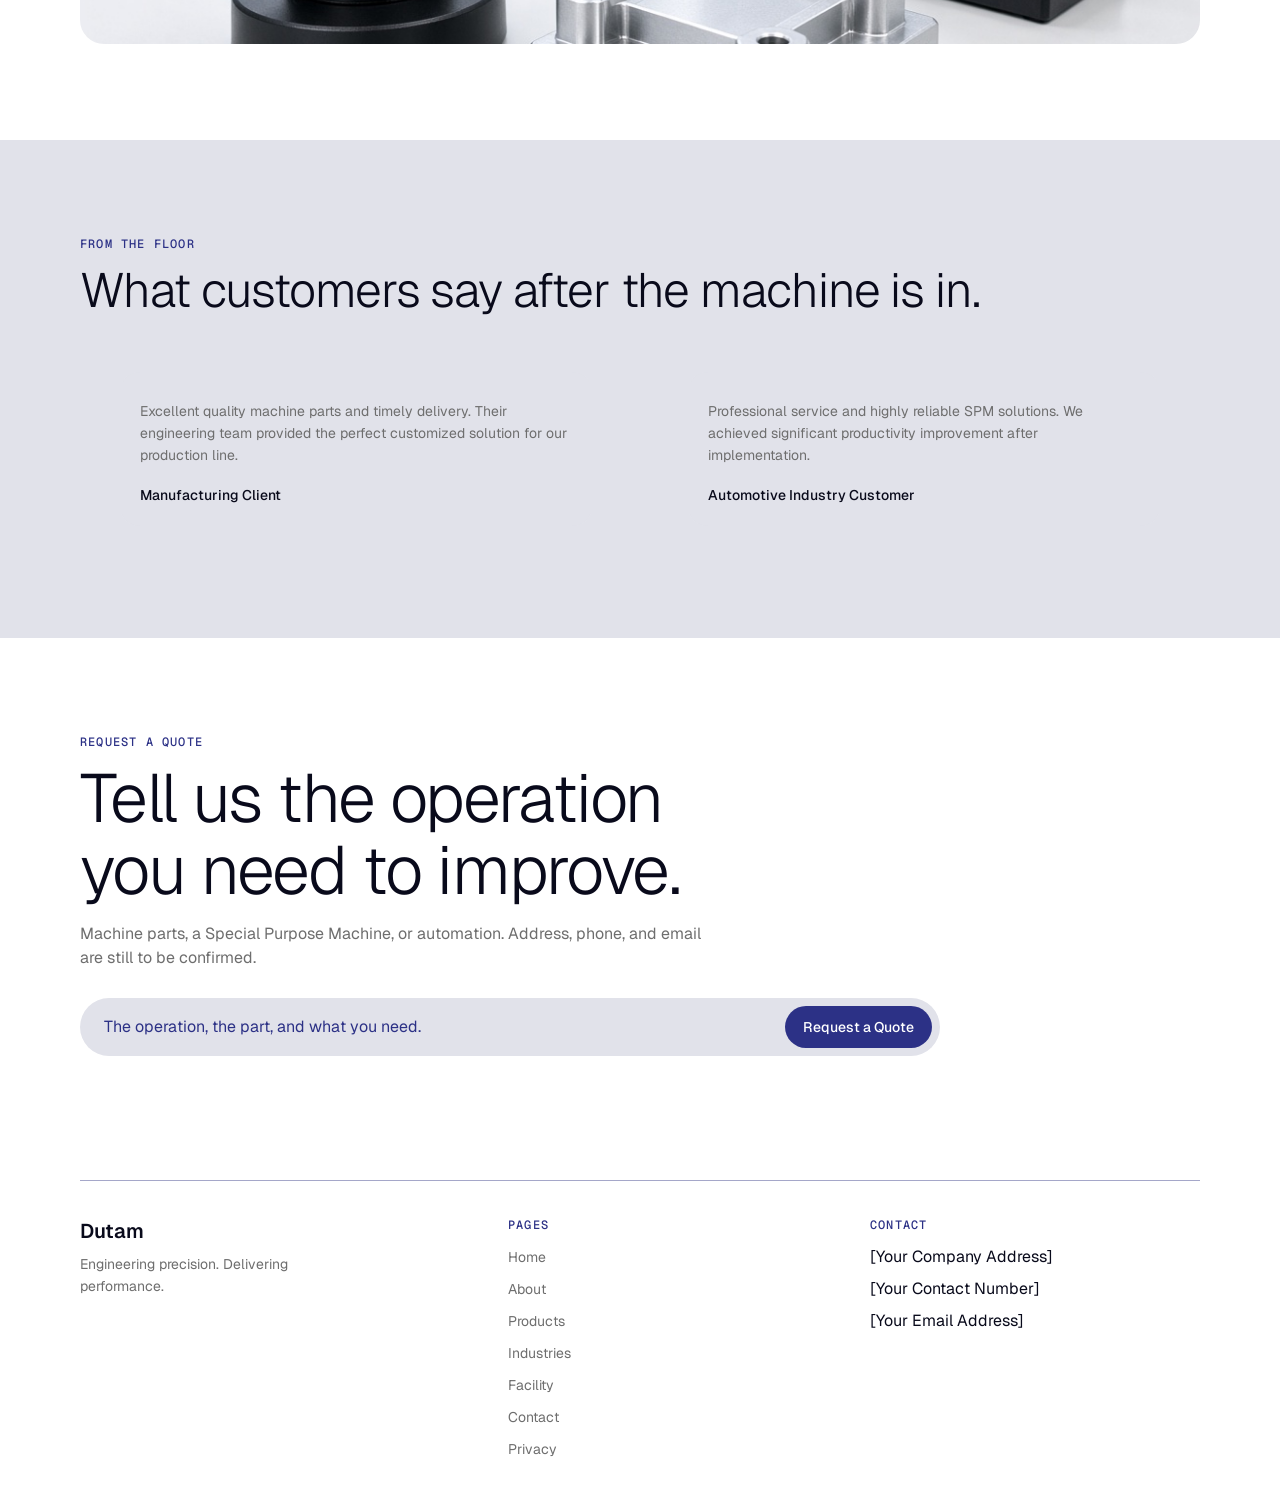
==== commit f2fd1130: "Refactor facility section to replace buttons with a list format for better accessibility; update mai" ====
--- a/index.html
+++ b/index.html
@@ -42,11 +42,11 @@
         <div class="panel-main">
           <p class="panel-kicker" data-project-kicker>Inspection</p>
           <h2 data-project-title>Checked at every stage.</h2>
-          <p data-project-body>Components and machines are inspected from machining through to the finished part, against your specification.</p>
+          <p data-project-body>Inspected from machining through to the finished part, against your specification.</p>
           <div class="mini-points" data-project-points>
-            <div><span>01</span><strong>Requirement</strong><p>The operation, the objective.</p></div>
-            <div><span>02</span><strong>Design</strong><p>The solution, in CAD.</p></div>
-            <div><span>03</span><strong>Support</strong><p>Install, train, stay with it.</p></div>
+            <div><span>01</span><strong>Requirement</strong><p>The operation,<br>the objective.</p></div>
+            <div><span>02</span><strong>Design</strong><p>The solution,<br>in CAD.</p></div>
+            <div><span>03</span><strong>Support</strong><p>Install, train,<br>stay with it.</p></div>
           </div>
         </div>
         <img class="panel-photo" data-project-photo src="images/parts.jpg" alt="Precision shafts, a gear, a flange, and a bush">
--- a/css/styles.css
+++ b/css/styles.css
@@ -9,9 +9,49 @@
   --line: rgba(9, 10, 27, 0.12);
   --pad: 80px;
   --max: 1280px;
+  --content: min(var(--max), calc(100% - var(--pad) * 2));
   --nav: 72px;
   --shadow: 0 10px 24px rgba(9, 10, 27, 0.06);
   --ease: cubic-bezier(0.22, 1, 0.36, 1);
+
+  --font: "Geist", sans-serif;
+  --font-mono: "Geist Mono", ui-monospace, monospace;
+
+  --text-hero: 68px;
+  --text-hero-lh: 72px;
+  --text-hero-tracking: -1.6px;
+
+  --text-h1: 48px;
+  --text-h1-lh: 52px;
+  --text-h1-tracking: -1.1px;
+
+  --text-h2: 40px;
+  --text-h2-lh: 48px;
+  --text-h2-tracking: -0.8px;
+
+  --text-h3: 28px;
+  --text-h3-lh: 34px;
+  --text-h3-tracking: -0.5px;
+
+  --text-h4: 20px;
+  --text-h4-lh: 28px;
+  --text-h4-tracking: -0.3px;
+
+  --text-body-lg: 18px;
+  --text-body-lg-lh: 28px;
+
+  --text-body: 16px;
+  --text-body-lh: 24px;
+
+  --text-body-sm: 14px;
+  --text-body-sm-lh: 22px;
+
+  --text-caption: 12px;
+  --text-caption-lh: 16px;
+  --text-caption-tracking: 1.2px;
+
+  --text-button: 14px;
+  --text-button-lh: 20px;
 }
 
 * { box-sizing: border-box; }
@@ -20,9 +60,10 @@
   margin: 0;
   color: var(--ink);
   background: var(--white);
-  font-family: "Geist", sans-serif;
+  font-family: var(--font);
+  font-size: var(--text-body);
   font-weight: 400;
-  line-height: 1.5;
+  line-height: var(--text-body-lh);
 }
 a { color: inherit; text-decoration: none; }
 button, input, select, textarea { font: inherit; color: inherit; }
@@ -32,21 +73,29 @@
 .page-enter { animation: rise 0.55s var(--ease) both; }
 
 .wrap {
-  width: min(var(--max), calc(100% - var(--pad) * 2));
+  width: var(--content);
   margin-inline: auto;
 }
-.eyebrow {
-  font-family: "Geist Mono", ui-monospace, monospace;
-  font-size: 12px;
-  font-weight: 500;
-  letter-spacing: 1.2px;
+.eyebrow,
+.kicker,
+.rail p,
+.panel-kicker,
+.cap .num,
+.step .num {
+  font-family: var(--font-mono);
+  font-size: var(--text-caption);
+  font-weight: 500;
+  line-height: var(--text-caption-lh);
+  letter-spacing: var(--text-caption-tracking);
   text-transform: uppercase;
   color: var(--navy);
 }
+.eyebrow { color: var(--navy); }
 .display {
+  font-size: var(--text-hero);
   font-weight: 300;
-  letter-spacing: -1.4px;
-  line-height: 1.05;
+  letter-spacing: var(--text-hero-tracking);
+  line-height: var(--text-hero-lh);
 }
 
 .site-header {
@@ -68,9 +117,10 @@
   box-shadow: 0 8px 24px rgba(9, 10, 27, 0.04);
 }
 .logo {
-  font-size: 18px;
+  font-size: var(--text-body-lg);
   font-weight: 600;
-  letter-spacing: -0.3px;
+  letter-spacing: var(--text-h4-tracking);
+  line-height: var(--text-body-lg-lh);
 }
 .nav-links {
   display: flex;
@@ -78,7 +128,8 @@
   align-items: center;
 }
 .nav-links a {
-  font-size: 14px;
+  font-size: var(--text-body-sm);
+  line-height: var(--text-body-sm-lh);
   color: var(--secondary);
   transition: color 0.2s var(--ease);
 }
@@ -125,8 +176,9 @@
   border: 0;
   background: var(--navy);
   color: var(--white);
-  font-size: 14px;
-  font-weight: 500;
+  font-size: var(--text-button);
+  font-weight: 500;
+  line-height: var(--text-button-lh);
   cursor: pointer;
   transition: background 0.2s var(--ease), transform 0.2s var(--ease), color 0.2s var(--ease);
 }
@@ -171,7 +223,7 @@
 .hero-statement {
   align-items: flex-end;
   background: #12141c center / cover no-repeat;
-  padding: 72px var(--pad) 56px;
+  padding: 72px 0 56px;
 }
 .hero-statement:after {
   background: linear-gradient(90deg, rgba(9, 10, 27, 0.78) 0%, rgba(9, 10, 27, 0.42) 46%, rgba(9, 10, 27, 0.12) 100%);
@@ -181,31 +233,42 @@
   z-index: 1;
 }
 .hero-copy { width: min(760px, 100%); padding: 48px 24px; }
-.hero-copy h1, .statement h1, .hero-navy h1 {
-  font-size: clamp(44px, 5vw, 68px);
+.hero-copy h1,
+.statement h1,
+.hero-navy h1,
+.bento-hero h1,
+.prose h1,
+.close h2 {
+  font-size: var(--text-hero);
   font-weight: 300;
-  letter-spacing: -1.8px;
-  line-height: 1.02;
-}
-.hero-copy p, .statement-note, .hero-navy .note {
-  font-size: 16px;
-  line-height: 1.5;
+  letter-spacing: var(--text-hero-tracking);
+  line-height: var(--text-hero-lh);
+}
+.hero-copy p,
+.statement-note,
+.hero-navy .note,
+.bento-hero-copy p:not(.eyebrow),
+.facility-copy p,
+.detail-lead,
+.contact-band .lead,
+.close p {
+  font-size: var(--text-body);
+  line-height: var(--text-body-lh);
 }
 .hero-copy p { margin: 22px auto 0; max-width: 560px; color: rgba(255, 255, 255, 0.92); }
 .hero-actions { display: flex; gap: 8px; justify-content: center; margin-top: 28px; flex-wrap: wrap; }
 .kicker {
-  font-family: "Geist Mono", ui-monospace, monospace;
-  font-size: 12px;
-  letter-spacing: 1.2px;
   margin-bottom: 18px;
   color: rgba(255, 255, 255, 0.86);
+  text-transform: none;
 }
 .statement {
   display: flex;
   flex-direction: column;
   justify-content: space-between;
   min-height: 520px;
-  width: 100%;
+  width: var(--content);
+  margin-inline: auto;
 }
 .statement h1 { max-width: 860px; }
 .statement-note { max-width: 340px; align-self: flex-end; color: rgba(255, 255, 255, 0.92); }
@@ -213,10 +276,19 @@
 .hero-navy {
   background: var(--navy);
   min-height: 760px;
-  padding: 64px var(--pad) 0;
+  padding: 64px 0 0;
   flex-direction: column;
 }
-.hero-navy .note { max-width: 340px; margin-top: 56px; }
+.hero-navy h1 {
+  width: var(--content);
+  margin-inline: auto;
+}
+.hero-navy .note {
+  max-width: 340px;
+  margin-top: 56px;
+  margin-left: calc((100% - var(--content)) / 2);
+  margin-right: auto;
+}
 .mosaic-clip {
   margin-top: auto;
   height: 250px;
@@ -246,13 +318,17 @@
 .section.tight { padding: 72px 0; }
 .section.tint { background: var(--blue-50); }
 .section-head { margin-bottom: 40px; }
-.section-head h2 {
+.section-head h2,
+.facility-copy h2,
+.contact-band h1,
+.thanks h2 {
   margin-top: 12px;
-  font-size: clamp(36px, 4vw, 48px);
+  font-size: var(--text-h1);
   font-weight: 300;
-  letter-spacing: -1.1px;
-  line-height: 1.08;
-}
+  letter-spacing: var(--text-h1-tracking);
+  line-height: var(--text-h1-lh);
+}
+.thanks h2 { margin-top: 0; margin-bottom: 8px; }
 
 .panel {
   display: grid;
@@ -265,15 +341,7 @@
   color: var(--ink);
 }
 .rail { padding-top: 8px; display: flex; flex-direction: column; gap: 4px; }
-.rail p {
-  margin: 0 0 4px;
-  font-family: "Geist Mono", ui-monospace, monospace;
-  font-size: 11px;
-  font-weight: 500;
-  letter-spacing: 1.2px;
-  text-transform: uppercase;
-  color: var(--navy);
-}
+.rail p { margin: 0 0 4px; }
 .rail button {
   width: 100%;
   border: 0;
@@ -281,8 +349,9 @@
   border-radius: 8px;
   padding: 10px 12px;
   text-align: left;
-  font-size: 14px;
+  font-size: var(--text-body-sm);
   font-weight: 400;
+  line-height: var(--text-body-sm-lh);
   color: var(--secondary);
   cursor: pointer;
 }
@@ -292,35 +361,46 @@
   font-weight: 500;
 }
 .panel-main { display: flex; flex-direction: column; gap: 16px; min-width: 0; }
-.panel-kicker {
+.panel-kicker { margin: 0; }
+.panel h2,
+.detail h2 {
   margin: 0;
-  font-family: "Geist Mono", ui-monospace, monospace;
-  font-size: 11px;
-  font-weight: 500;
-  letter-spacing: 1.2px;
-  text-transform: uppercase;
-  color: var(--navy);
-}
-.panel h2 {
+  font-size: var(--text-h2);
+  font-weight: 300;
+  line-height: var(--text-h2-lh);
+  letter-spacing: var(--text-h2-tracking);
+}
+.panel-main > p,
+.facility-note,
+.tile p,
+.mini-points p {
   margin: 0;
-  font-size: 40px;
-  font-weight: 300;
-  line-height: 48px;
-  letter-spacing: 0;
-}
-.panel-main > p { margin: 0; font-size: 15px; line-height: 22px; color: var(--secondary); }
+  font-size: var(--text-body-sm);
+  line-height: var(--text-body-sm-lh);
+  color: var(--secondary);
+}
 .mini-points { display: grid; grid-template-columns: repeat(3, minmax(0, 1fr)); gap: 16px; align-items: stretch; }
 .mini-points div { background: var(--white); border-radius: 12px; padding: 16px; }
 .mini-points span {
   display: block;
-  font-family: "Geist Mono", ui-monospace, monospace;
-  font-size: 12px;
-  font-weight: 500;
+  font-family: var(--font-mono);
+  font-size: var(--text-caption);
+  font-weight: 500;
+  line-height: var(--text-caption-lh);
   color: var(--navy);
   margin-bottom: 6px;
 }
-.mini-points strong { display: block; font-size: 16px; font-weight: 500; color: var(--ink); }
-.mini-points p { margin: 6px 0 0; font-size: 13px; line-height: 1.35; color: var(--secondary); }
+.mini-points strong {
+  display: block;
+  font-size: var(--text-body);
+  font-weight: 500;
+  line-height: var(--text-body-lh);
+  color: var(--ink);
+}
+.mini-points p {
+  margin: 6px 0 0;
+  min-height: calc(2 * var(--text-body-sm-lh));
+}
 .panel-photo {
   width: 380px;
   height: 280px;
@@ -345,19 +425,36 @@
   box-shadow: var(--shadow);
   background: #d7d9e4;
 }
-.card h3, .cap h3 { font-size: 16px; font-weight: 500; margin-top: 8px; }
-.card p, .cap p, .quote p, .faq p { color: var(--secondary); font-size: 14px; margin-top: 8px; }
+.card h3,
+.cap h3,
+.step h3,
+.faq h3 {
+  font-size: var(--text-body);
+  font-weight: 500;
+  line-height: var(--text-body-lh);
+  margin-top: 8px;
+}
+.card p,
+.cap p,
+.quote p,
+.faq p,
+.step p,
+.quote footer,
+.footer .tag,
+.footer a,
+.hint,
+.form-actions p,
+.thanks p {
+  color: var(--secondary);
+  font-size: var(--text-body-sm);
+  line-height: var(--text-body-sm-lh);
+}
+.card p, .cap p, .quote p, .faq p { margin-top: 8px; }
 .cap-grid { display: grid; grid-template-columns: repeat(4, 1fr); gap: 16px; }
-.cap .num, .step .num {
-  font-family: "Geist Mono", ui-monospace, monospace;
-  font-size: 12px;
-  letter-spacing: 0.8px;
-  color: var(--navy);
-}
+.cap .num, .step .num { color: var(--navy); }
 .steps { display: grid; grid-template-columns: repeat(5, 1fr); gap: 16px; }
 .step { padding: 18px; min-height: 140px; }
-.step h3 { font-size: 16px; font-weight: 500; margin: 10px 0 6px; }
-.step p { color: var(--secondary); font-size: 14px; }
+.step h3 { margin: 10px 0 6px; }
 .process-photo {
   margin-top: 28px;
   height: 280px;
@@ -365,25 +462,20 @@
   background: #ddd center / cover no-repeat;
 }
 .quotes { display: grid; grid-template-columns: 1fr 1fr; gap: 16px; }
-.quote footer { margin-top: 18px; font-size: 14px; font-weight: 500; }
+.quote footer { margin-top: 18px; font-weight: 500; color: var(--ink); }
 
 .columns { display: grid; grid-template-columns: 1fr 1fr; gap: 64px; }
 .rule-list { list-style: none; margin: 18px 0 0; padding: 0; }
 .rule-list li {
   padding: 16px 0;
   border-bottom: 1px solid var(--blue-200);
-  font-size: 18px;
-  font-weight: 500;
+  font-size: var(--text-body-lg);
+  font-weight: 500;
+  line-height: var(--text-body-lg-lh);
   transition: padding-left 0.25s var(--ease), color 0.25s var(--ease);
 }
 .rule-list li:hover { padding-left: 8px; color: var(--navy); }
 .detail-lead { max-width: 720px; color: var(--secondary); margin-top: 16px; }
-.detail h2 {
-  font-size: clamp(32px, 3vw, 40px);
-  font-weight: 300;
-  letter-spacing: -0.8px;
-  line-height: 1.15;
-}
 
 .work {
   display: grid;
@@ -404,8 +496,9 @@
   text-align: left;
   cursor: pointer;
   color: var(--ink);
-  font-size: 18px;
-  font-weight: 500;
+  font-size: var(--text-body-lg);
+  font-weight: 500;
+  line-height: var(--text-body-lg-lh);
   transition: background 0.2s var(--ease), border-radius 0.2s var(--ease), padding 0.2s var(--ease);
 }
 .work-row .chev { transition: transform 0.25s var(--ease); color: var(--navy); }
@@ -418,14 +511,6 @@
   box-shadow: var(--shadow);
 }
 .work-row .end { display: flex; align-items: center; gap: 10px; }
-.thumb {
-  width: 92px;
-  height: 70px;
-  border-radius: 12px;
-  background: #ccc center / cover no-repeat;
-  transform: rotate(-7deg);
-  box-shadow: var(--shadow);
-}
 .bubble {
   width: 32px;
   height: 32px;
@@ -462,18 +547,10 @@
 .bento-hero-inner { position: relative; z-index: 1; padding: 120px 0 76px; }
 .bento-hero-copy { max-width: 640px; }
 .bento-hero .eyebrow { color: rgba(255, 255, 255, 0.82); }
-.bento-hero h1 {
-  margin-top: 16px;
-  font-size: 64px;
-  font-weight: 300;
-  letter-spacing: -1.6px;
-  line-height: 1.05;
-}
+.bento-hero h1 { margin-top: 16px; }
 .bento-hero-copy p:not(.eyebrow) {
   margin-top: 18px;
   max-width: 520px;
-  font-size: 17px;
-  line-height: 1.5;
   color: rgba(255, 255, 255, 0.88);
 }
 .bento-hero .btn { margin-top: 28px; }
@@ -484,48 +561,75 @@
   gap: 16px;
 }
 .tile {
-  position: relative;
   grid-column: span 2;
-  min-height: 340px;
+  display: flex;
+  flex-direction: row;
+  align-items: flex-end;
+  justify-content: space-between;
+  gap: 20px;
+  min-height: 0;
+  padding: 28px;
   border-radius: 28px;
-  overflow: hidden;
-  background: #1c1e27;
-  color: var(--white);
-}
-.tile-wide { grid-column: span 4; min-height: 460px; }
-.tile img {
-  position: absolute;
-  inset: 0;
+  background: var(--white);
+  color: var(--ink);
+  box-shadow: 0 1px 0 rgba(9, 10, 27, 0.04);
+  transition: transform 0.35s var(--ease), box-shadow 0.35s var(--ease);
+}
+.tile-wide { grid-column: span 4; }
+.tile:hover,
+.tile:focus-within {
+  transform: translateY(-3px);
+  box-shadow: var(--shadow);
+}
+.tile-mark {
+  width: 140px;
+  height: 140px;
+  border-radius: 0;
+  overflow: visible;
+  flex-shrink: 0;
+  background: transparent;
+  flex-shrink: 0;
+  order: 2;
+}
+.tile-wide .tile-mark {
+  width: 156px;
+  height: 156px;
+}
+.tile-mark img {
   width: 100%;
   height: 100%;
   max-width: none;
-  object-fit: cover;
-  transition: transform 0.7s var(--ease);
-}
-.tile:hover img,
-.tile:focus-within img { transform: scale(1.045); }
-.tile div {
-  position: absolute;
-  left: 0;
-  right: 0;
-  bottom: 0;
-  z-index: 1;
-  padding: 28px;
-  background: linear-gradient(180deg, rgba(9, 10, 27, 0) 0%, rgba(9, 10, 27, 0.78) 72%);
-}
-.tile h2 {
-  font-size: 28px;
-  font-weight: 500;
-  letter-spacing: -0.5px;
-  line-height: 1.15;
-}
-.tile-wide h2 { font-size: 40px; font-weight: 300; letter-spacing: -0.8px; }
+  object-fit: contain;
+  object-position: right bottom;
+  display: block;
+  transition: transform 0.45s var(--ease);
+}
+.tile:hover .tile-mark img,
+.tile:focus-within .tile-mark img {
+  transform: scale(1.04);
+}
+.tile-copy {
+  display: flex;
+  flex-direction: column;
+  gap: 8px;
+  flex: 1;
+  min-width: 0;
+  order: 1;
+}
+.tile h2,
+.tile-wide h2 {
+  font-size: var(--text-h3);
+  font-weight: 500;
+  letter-spacing: var(--text-h3-tracking);
+  line-height: var(--text-h3-lh);
+  color: var(--ink);
+}
 .tile p {
-  margin-top: 8px;
+  margin: 0;
   max-width: 460px;
-  font-size: 15px;
-  line-height: 1.45;
-  color: rgba(255, 255, 255, 0.88);
+  font-size: var(--text-body-sm);
+  line-height: var(--text-body-sm-lh);
+  color: var(--secondary);
 }
 
 .why-row, .equip {
@@ -537,11 +641,18 @@
   align-items: baseline;
 }
 .why-row span, .equip span {
-  font-family: "Geist Mono", ui-monospace, monospace;
+  font-family: var(--font-mono);
   color: var(--navy);
-  font-size: 13px;
-}
-.why-row p { color: var(--secondary); }
+  font-size: var(--text-caption);
+  font-weight: 500;
+  line-height: var(--text-caption-lh);
+  letter-spacing: var(--text-caption-tracking);
+}
+.why-row p {
+  color: var(--secondary);
+  font-size: var(--text-body);
+  line-height: var(--text-body-lh);
+}
 .facility-split {
   display: grid;
   grid-template-columns: minmax(240px, 520px) minmax(0, 1fr);
@@ -561,22 +672,8 @@
   flex-direction: column;
   gap: 24px;
 }
-.facility-copy h2 {
-  font-size: 44px;
-  font-weight: 300;
-  letter-spacing: -1.1px;
-  line-height: 52px;
-}
-.facility-copy p {
-  margin: 0;
-  color: var(--secondary);
-  font-size: 16px;
-  line-height: 26px;
-}
-.facility-note {
-  font-size: 15px;
-  line-height: 22px;
-}
+.facility-copy h2 { margin-top: 0; }
+.facility-copy p { margin: 0; color: var(--secondary); }
 .equip-grid {
   display: grid;
   grid-template-columns: 1fr 1fr;
@@ -589,20 +686,14 @@
   background: var(--blue-50);
   border-radius: 12px;
   padding: 14px 16px;
-  font-size: 15px;
-  font-weight: 500;
-  line-height: 20px;
+  font-size: var(--text-body-sm);
+  font-weight: 500;
+  line-height: var(--text-body-sm-lh);
   color: var(--ink);
 }
 .equip-grid li.span { grid-column: 1 / -1; }
 
-.close h2 {
-  font-size: clamp(40px, 5vw, 56px);
-  font-weight: 300;
-  letter-spacing: -1.4px;
-  line-height: 1.05;
-  margin: 12px 0 16px;
-}
+.close h2 { margin: 12px 0 16px; }
 .close p { max-width: 640px; color: var(--secondary); }
 .ask {
   margin-top: 28px;
@@ -621,6 +712,8 @@
   background: transparent;
   outline: none;
   min-width: 0;
+  font-size: var(--text-body);
+  line-height: var(--text-body-lh);
 }
 .ask input::placeholder { color: var(--navy); }
 
@@ -630,20 +723,18 @@
   gap: 48px;
   align-items: start;
 }
-.contact-band h1 {
-  font-size: clamp(40px, 4vw, 48px);
-  font-weight: 300;
-  letter-spacing: -1.1px;
-  line-height: 1.08;
-  margin: 12px 0 16px;
-}
+.contact-band h1 { margin: 12px 0 16px; }
 .contact-band .lead { color: var(--secondary); max-width: 420px; }
 .details { margin-top: 28px; display: grid; gap: 8px; }
 .form-card { padding: 28px; }
 .form-grid { display: grid; grid-template-columns: 1fr 1fr; gap: 16px; margin-top: 18px; }
 .field { display: grid; gap: 8px; }
 .field.wide { grid-column: 1 / -1; }
-.field span { font-size: 13px; font-weight: 500; }
+.field span {
+  font-size: var(--text-body-sm);
+  font-weight: 500;
+  line-height: var(--text-body-sm-lh);
+}
 .field input, .field select, .field textarea {
   width: 100%;
   background: var(--white);
@@ -651,6 +742,8 @@
   border-radius: 12px;
   padding: 14px 14px;
   outline: none;
+  font-size: var(--text-body);
+  line-height: var(--text-body-lh);
   transition: border-color 0.2s var(--ease), box-shadow 0.2s var(--ease);
 }
 .field textarea { min-height: 120px; resize: vertical; }
@@ -658,30 +751,41 @@
   border-color: var(--navy);
   box-shadow: 0 0 0 4px rgba(44, 49, 134, 0.12);
 }
-.hint { color: var(--secondary); font-size: 12px; margin-top: 4px; }
+.hint { margin-top: 4px; }
 .form-actions { display: flex; align-items: center; justify-content: space-between; gap: 16px; margin-top: 8px; }
-.form-actions p, .thanks p { color: var(--secondary); font-size: 13px; }
-.thanks h2 { font-size: 32px; font-weight: 300; letter-spacing: -0.6px; margin-bottom: 8px; }
 .faq-list { display: grid; gap: 12px; }
-.faq h3 { font-size: 16px; font-weight: 500; }
 
 .footer { padding: 28px 0 48px; }
 .footer .rule { height: 1px; background: var(--blue-200); margin-bottom: 36px; }
 .footer-row { display: grid; grid-template-columns: 1.2fr 1fr 1fr; gap: 32px; }
-.footer strong { display: block; font-size: 20px; font-weight: 600; }
-.footer .tag { color: var(--secondary); margin-top: 8px; max-width: 240px; }
+.footer strong {
+  display: block;
+  font-size: var(--text-h4);
+  font-weight: 600;
+  line-height: var(--text-h4-lh);
+  letter-spacing: var(--text-h4-tracking);
+}
+.footer .tag { margin-top: 8px; max-width: 240px; }
 .footer ul { list-style: none; margin: 12px 0 0; padding: 0; display: grid; gap: 8px; }
-.footer a { color: var(--secondary); transition: color 0.2s var(--ease); }
+.footer a { transition: color 0.2s var(--ease); }
 .footer a:hover { color: var(--ink); }
 .prose { max-width: 760px; }
-.prose h1 {
-  font-size: clamp(48px, 6vw, 64px);
+.prose h1 { margin: 12px 0 24px; }
+.prose p,
+.who p {
+  max-width: 760px;
+  color: var(--secondary);
+  margin-bottom: 16px;
+  font-size: var(--text-body-lg);
+  line-height: var(--text-body-lg-lh);
+}
+.who h2 {
+  margin: 12px 0 24px;
+  font-size: var(--text-h2);
   font-weight: 300;
-  letter-spacing: -1.6px;
-  margin: 12px 0 24px;
-}
-.prose p { font-size: 18px; color: var(--secondary); margin-bottom: 16px; }
-.who p { max-width: 760px; color: var(--secondary); margin-bottom: 16px; font-size: 18px; }
+  letter-spacing: var(--text-h2-tracking);
+  line-height: var(--text-h2-lh);
+}
 
 @keyframes rise {
   from { opacity: 0; transform: translateY(10px); }
@@ -693,7 +797,15 @@
 }
 
 @media (max-width: 980px) {
-  :root { --pad: 24px; }
+  :root {
+    --pad: 24px;
+    --text-hero: 48px;
+    --text-hero-lh: 52px;
+    --text-h1: 40px;
+    --text-h1-lh: 48px;
+    --text-h2: 32px;
+    --text-h2-lh: 40px;
+  }
   .menu-btn { display: grid; place-items: center; }
   .nav-links {
     position: absolute;
@@ -715,10 +827,9 @@
     grid-template-columns: 1fr;
   }
   .bento { grid-template-columns: 1fr 1fr; }
-  .tile, .tile-wide { grid-column: span 1; min-height: 300px; }
-  .tile-wide { grid-column: span 2; min-height: 380px; }
+  .tile, .tile-wide { grid-column: span 1; }
+  .tile-wide { grid-column: span 2; }
   .bento-hero { min-height: 560px; }
-  .bento-hero h1 { font-size: 48px; }
   .why-row { grid-template-columns: 48px 1fr; }
   .why-row p { grid-column: 2; }
   .mosaic { transform: scale(0.62); transform-origin: top center; }
@@ -728,12 +839,17 @@
 }
 
 @media (max-width: 640px) {
+  :root {
+    --text-hero: 40px;
+    --text-hero-lh: 44px;
+    --text-h1: 36px;
+    --text-h1-lh: 42px;
+    --text-h2: 28px;
+    --text-h2-lh: 34px;
+  }
   .card-grid, .cap-grid { grid-template-columns: 1fr; }
   .bento { grid-template-columns: 1fr; }
-  .tile, .tile-wide { grid-column: span 1; min-height: 280px; }
-  .tile h2, .tile-wide h2 { font-size: 28px; }
-  .bento-hero h1 { font-size: 40px; }
-  .facility-copy h2 { font-size: 36px; line-height: 42px; }
+  .tile, .tile-wide { grid-column: span 1; }
   .equip-grid { grid-template-columns: 1fr; }
   .panel-photo { width: 100%; height: 240px; }
   .statement { min-height: 420px; }
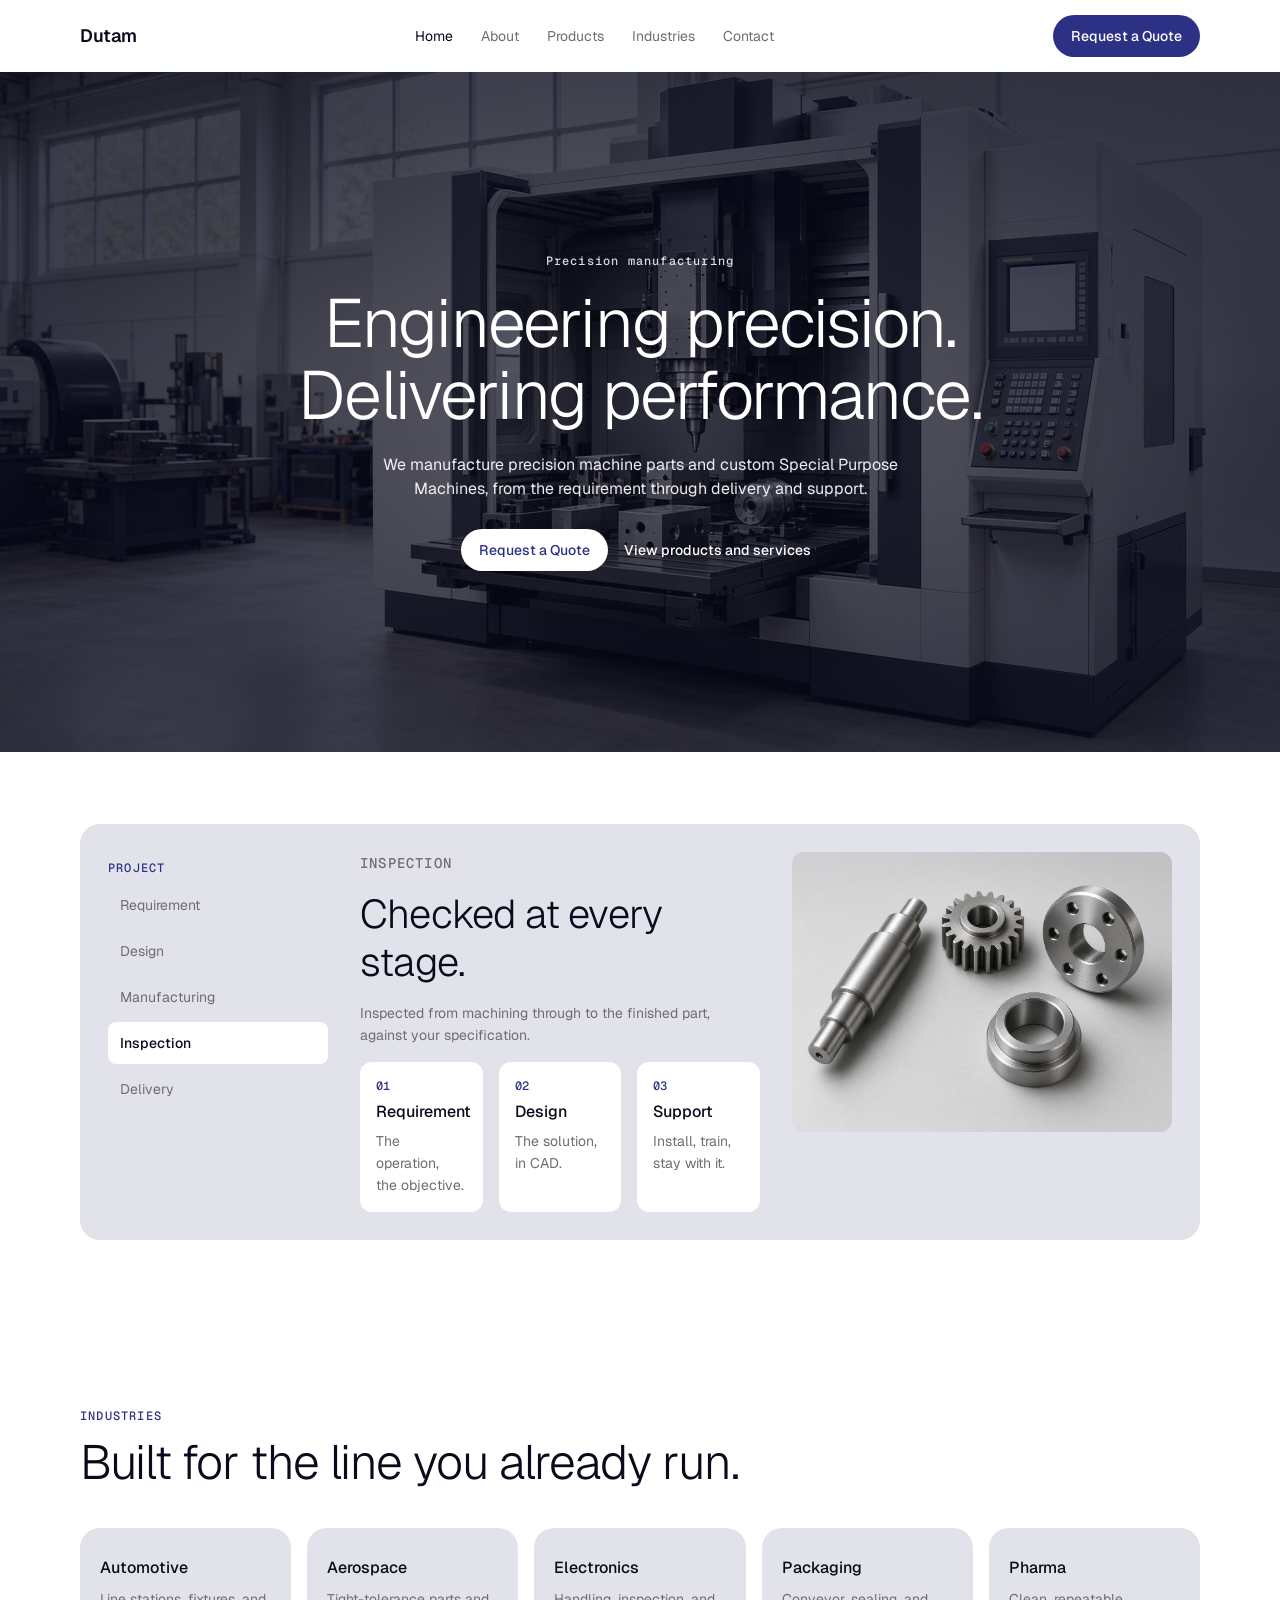
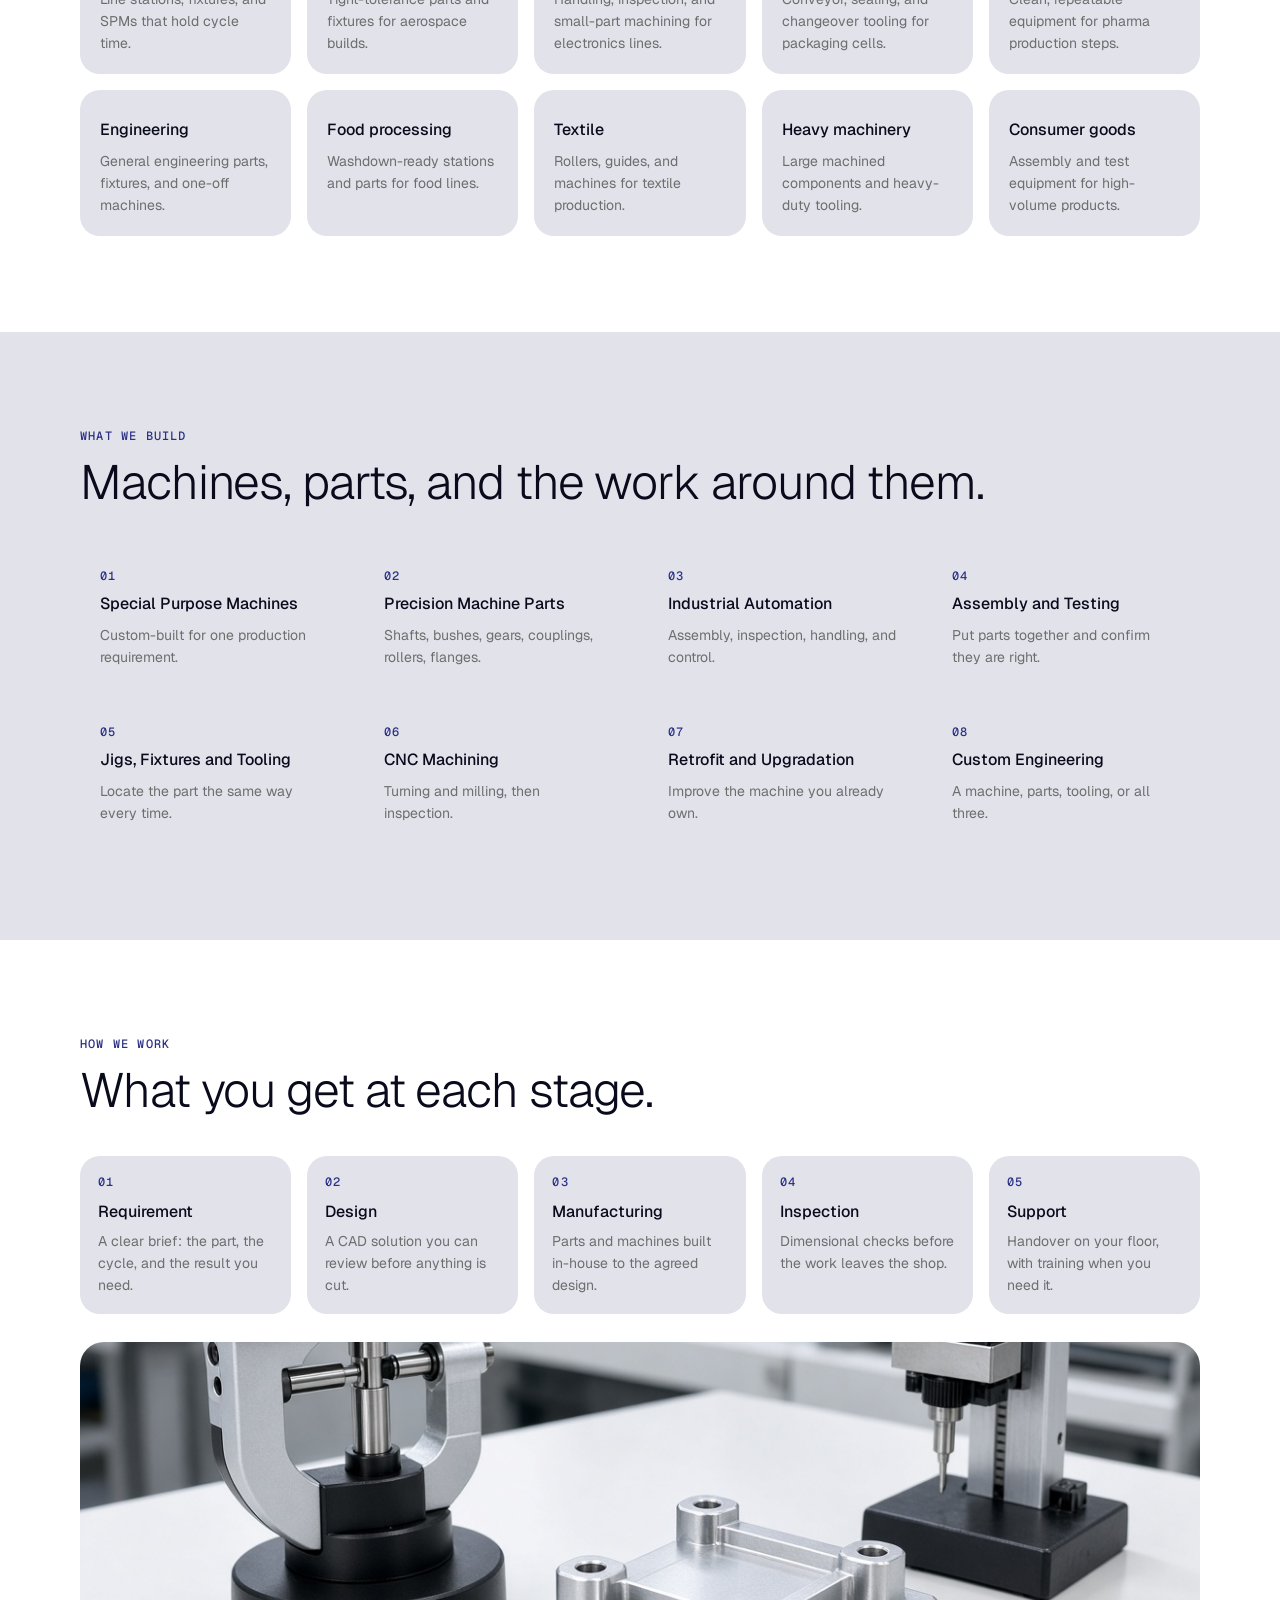
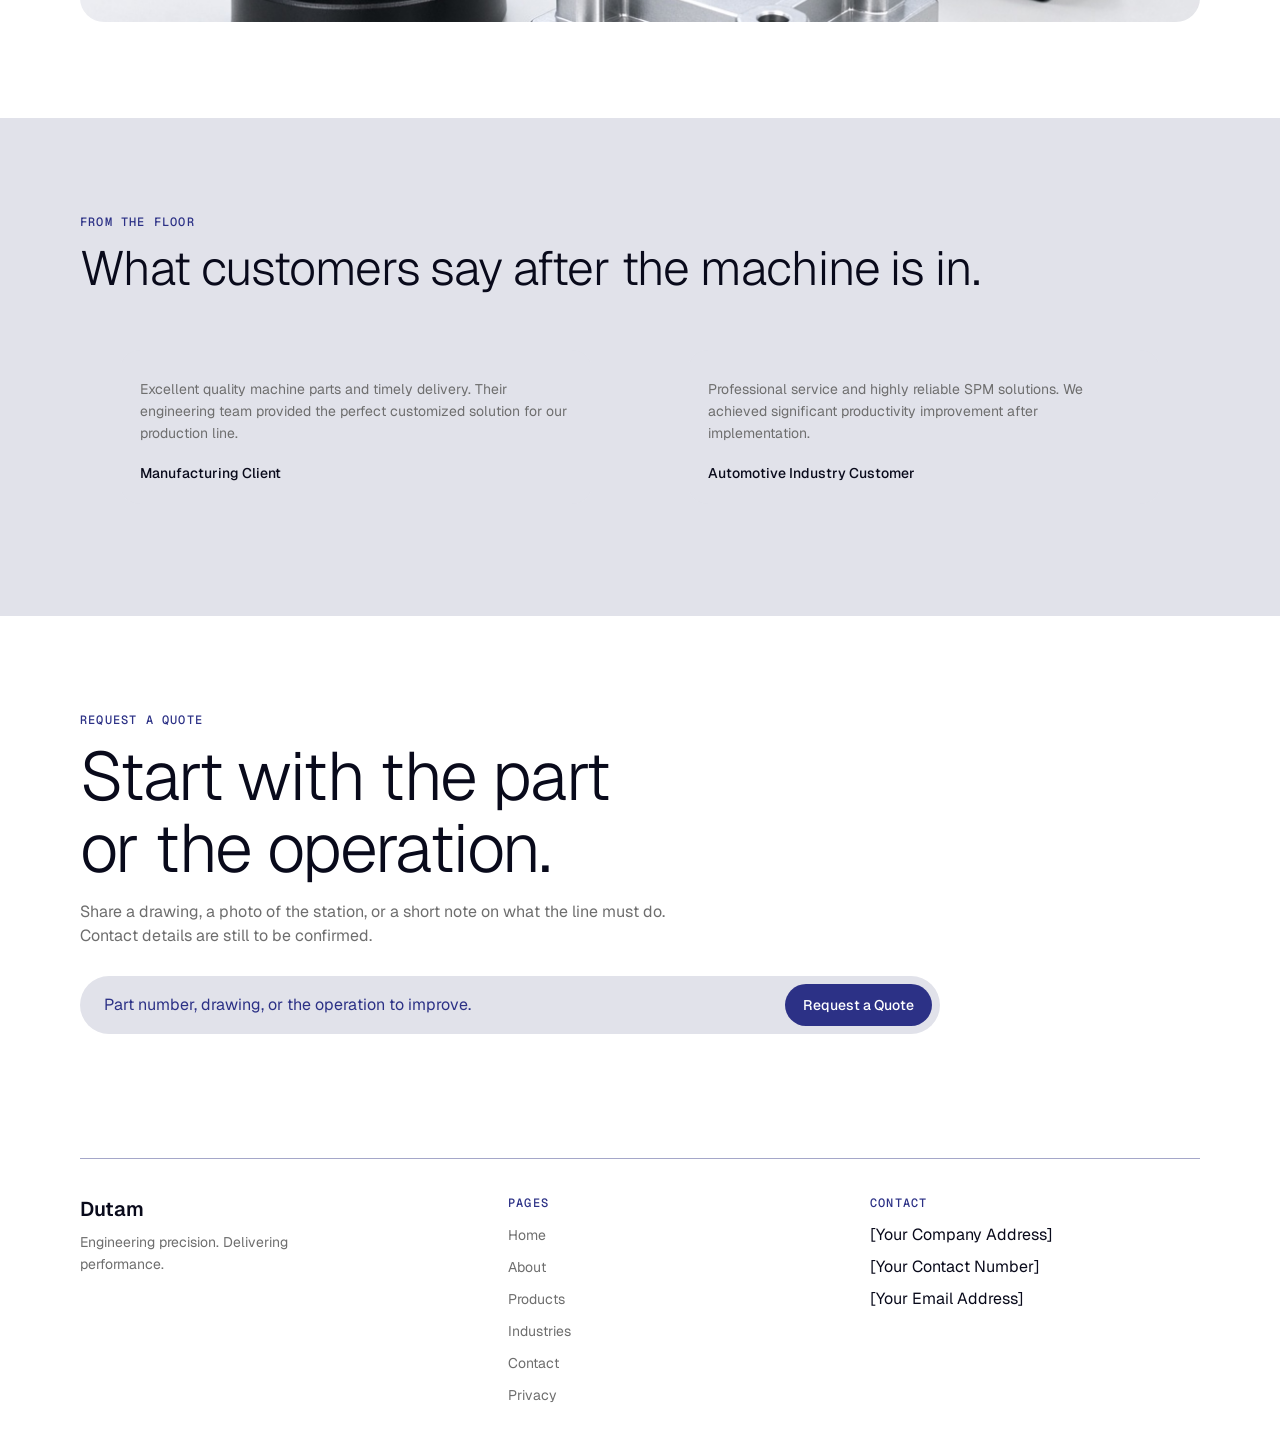
==== commit 5c5ec27d: "Refactor content across multiple pages to enhance clarity and consistency; update navigation links f" ====
--- a/index.html
+++ b/index.html
@@ -13,7 +13,7 @@
 <body class="page-enter">
 <header class="site-header">
     <a class="logo" href="index.html">Dutam</a>
-    <nav class="nav-links" aria-label="Primary"><a href="index.html" class="active">Home</a><a href="about.html">About</a><a href="services.html">Products</a><a href="industries.html">Industries</a><a href="facility.html">Facility</a><a href="contact.html">Contact</a></nav>
+    <nav class="nav-links" aria-label="Primary"><a href="index.html" class="active">Home</a><a href="about.html">About</a><a href="services.html">Products</a><a href="industries.html">Industries</a><a href="contact.html">Contact</a></nav>
     <a class="btn header-cta" href="contact.html">Request a Quote</a>
     <button class="menu-btn" aria-label="Open menu" aria-expanded="false"><span></span></button>
   </header>
@@ -54,15 +54,15 @@
     </div></section>
     <section class="section"><div class="wrap">
       <div class="section-head"><div class="eyebrow">Industries</div><h2>Built for the line you already run.</h2></div>
-      <div class="card-grid"><a class="card" href="industries.html"><h3>Automotive</h3><p>Production-line support, including special-purpose machines.</p></a><a class="card" href="industries.html"><h3>Aerospace</h3><p>Precision components and machines for aerospace work.</p></a><a class="card" href="industries.html"><h3>Electronics</h3><p>Machines and parts for electrical and electronics production.</p></a><a class="card" href="industries.html"><h3>Packaging</h3><p>Equipment and components for packaging operations.</p></a><a class="card" href="industries.html"><h3>Pharma</h3><p>Support for pharmaceutical production requirements.</p></a><a class="card" href="industries.html"><h3>Engineering</h3><p>Components, fixtures, and special-purpose equipment.</p></a><a class="card" href="industries.html"><h3>Food processing</h3><p>Machines and parts for food processing lines.</p></a><a class="card" href="industries.html"><h3>Textile</h3><p>Components and machines for textile production.</p></a><a class="card" href="industries.html"><h3>Heavy machinery</h3><p>Machined parts and engineered equipment.</p></a><a class="card" href="industries.html"><h3>Consumer goods</h3><p>Production equipment and components.</p></a></div>
+      <div class="card-grid"><a class="card" href="industries.html"><h3>Automotive</h3><p>Line stations, fixtures, and SPMs that hold cycle time.</p></a><a class="card" href="industries.html"><h3>Aerospace</h3><p>Tight-tolerance parts and fixtures for aerospace builds.</p></a><a class="card" href="industries.html"><h3>Electronics</h3><p>Handling, inspection, and small-part machining for electronics lines.</p></a><a class="card" href="industries.html"><h3>Packaging</h3><p>Conveyor, sealing, and changeover tooling for packaging cells.</p></a><a class="card" href="industries.html"><h3>Pharma</h3><p>Clean, repeatable equipment for pharma production steps.</p></a><a class="card" href="industries.html"><h3>Engineering</h3><p>General engineering parts, fixtures, and one-off machines.</p></a><a class="card" href="industries.html"><h3>Food processing</h3><p>Washdown-ready stations and parts for food lines.</p></a><a class="card" href="industries.html"><h3>Textile</h3><p>Rollers, guides, and machines for textile production.</p></a><a class="card" href="industries.html"><h3>Heavy machinery</h3><p>Large machined components and heavy-duty tooling.</p></a><a class="card" href="industries.html"><h3>Consumer goods</h3><p>Assembly and test equipment for high-volume products.</p></a></div>
     </div></section>
     <section class="section tint"><div class="wrap">
       <div class="section-head"><div class="eyebrow">What we build</div><h2>Machines, parts, and the work around them.</h2></div>
       <div class="cap-grid"><a class="cap" href="services/special-purpose-machines.html"><div class="num">01</div><h3>Special Purpose Machines</h3><p>Custom-built for one production requirement.</p></a><a class="cap" href="services/precision-machine-parts.html"><div class="num">02</div><h3>Precision Machine Parts</h3><p>Shafts, bushes, gears, couplings, rollers, flanges.</p></a><a class="cap" href="services/industrial-automation.html"><div class="num">03</div><h3>Industrial Automation</h3><p>Assembly, inspection, handling, and control.</p></a><a class="cap" href="services/assembly-and-testing.html"><div class="num">04</div><h3>Assembly and Testing</h3><p>Put parts together and confirm they are right.</p></a><a class="cap" href="services/jigs-fixtures-and-tooling.html"><div class="num">05</div><h3>Jigs, Fixtures and Tooling</h3><p>Locate the part the same way every time.</p></a><a class="cap" href="services/cnc-machining.html"><div class="num">06</div><h3>CNC Machining</h3><p>Turning and milling, then inspection.</p></a><a class="cap" href="services/retrofit-and-upgradation.html"><div class="num">07</div><h3>Retrofit and Upgradation</h3><p>Improve the machine you already own.</p></a><a class="cap" href="services/custom-engineering.html"><div class="num">08</div><h3>Custom Engineering</h3><p>A machine, parts, tooling, or all three.</p></a></div>
     </div></section>
     <section class="section"><div class="wrap">
-      <div class="section-head"><div class="eyebrow">How we work</div><h2>Five steps, on every project.</h2></div>
-      <div class="steps"><article class="step"><div class="num">01</div><h3>Requirement</h3><p>The production requirement, the specification, and the objective.</p></article><article class="step"><div class="num">02</div><h3>Design</h3><p>The solution, developed in CAD.</p></article><article class="step"><div class="num">03</div><h3>Manufacturing</h3><p>Machining and fabrication of the agreed design.</p></article><article class="step"><div class="num">04</div><h3>Inspection</h3><p>Checks at every stage, against your specification.</p></article><article class="step"><div class="num">05</div><h3>Support</h3><p>Delivery, installation, training, and after-sales support.</p></article></div>
+      <div class="section-head"><div class="eyebrow">How we work</div><h2>What you get at each stage.</h2></div>
+      <div class="steps"><article class="step"><div class="num">01</div><h3>Requirement</h3><p>A clear brief: the part, the cycle, and the result you need.</p></article><article class="step"><div class="num">02</div><h3>Design</h3><p>A CAD solution you can review before anything is cut.</p></article><article class="step"><div class="num">03</div><h3>Manufacturing</h3><p>Parts and machines built in-house to the agreed design.</p></article><article class="step"><div class="num">04</div><h3>Inspection</h3><p>Dimensional checks before the work leaves the shop.</p></article><article class="step"><div class="num">05</div><h3>Support</h3><p>Handover on your floor, with training when you need it.</p></article></div>
       <div class="process-photo" style="background-image:url('images/inspection.jpg')" role="img" aria-label="Inspection equipment on the bench"></div>
     </div></section>
     <section class="section tint"><div class="wrap">
@@ -71,17 +71,17 @@
     </div></section>
     <section class="section close"><div class="wrap">
     <div class="eyebrow">Request a quote</div>
-    <h2 class="display">Tell us the operation<br>you need to improve.</h2>
-    <p>Machine parts, a Special Purpose Machine, or automation. Address, phone, and email are still to be confirmed.</p>
+    <h2 class="display">Start with the part<br>or the operation.</h2>
+    <p>Share a drawing, a photo of the station, or a short note on what the line must do. Contact details are still to be confirmed.</p>
     <form class="ask" action="contact.html" method="get">
-      <input name="note" placeholder="The operation, the part, and what you need." aria-label="The operation, the part, and what you need.">
+      <input name="note" placeholder="Part number, drawing, or the operation to improve." aria-label="Part number, drawing, or the operation to improve.">
       <button class="btn" type="submit">Request a Quote</button>
     </form>
   </div></section>
   </main>
 <footer class="footer"><div class="wrap"><div class="rule"></div><div class="footer-row">
     <div><strong>Dutam</strong><p class="tag">Engineering precision. Delivering performance.</p></div>
-    <div><div class="eyebrow">Pages</div><ul><li><a href="index.html">Home</a></li><li><a href="about.html">About</a></li><li><a href="services.html">Products</a></li><li><a href="industries.html">Industries</a></li><li><a href="facility.html">Facility</a></li><li><a href="contact.html">Contact</a></li><li><a href="privacy.html">Privacy</a></li></ul></div>
+    <div><div class="eyebrow">Pages</div><ul><li><a href="index.html">Home</a></li><li><a href="about.html">About</a></li><li><a href="services.html">Products</a></li><li><a href="industries.html">Industries</a></li><li><a href="contact.html">Contact</a></li><li><a href="privacy.html">Privacy</a></li></ul></div>
     <div><div class="eyebrow">Contact</div><ul><li>[Your Company Address]</li><li>[Your Contact Number]</li><li>[Your Email Address]</li></ul></div>
   </div></div></footer>
 <script src="js/main.js"></script>
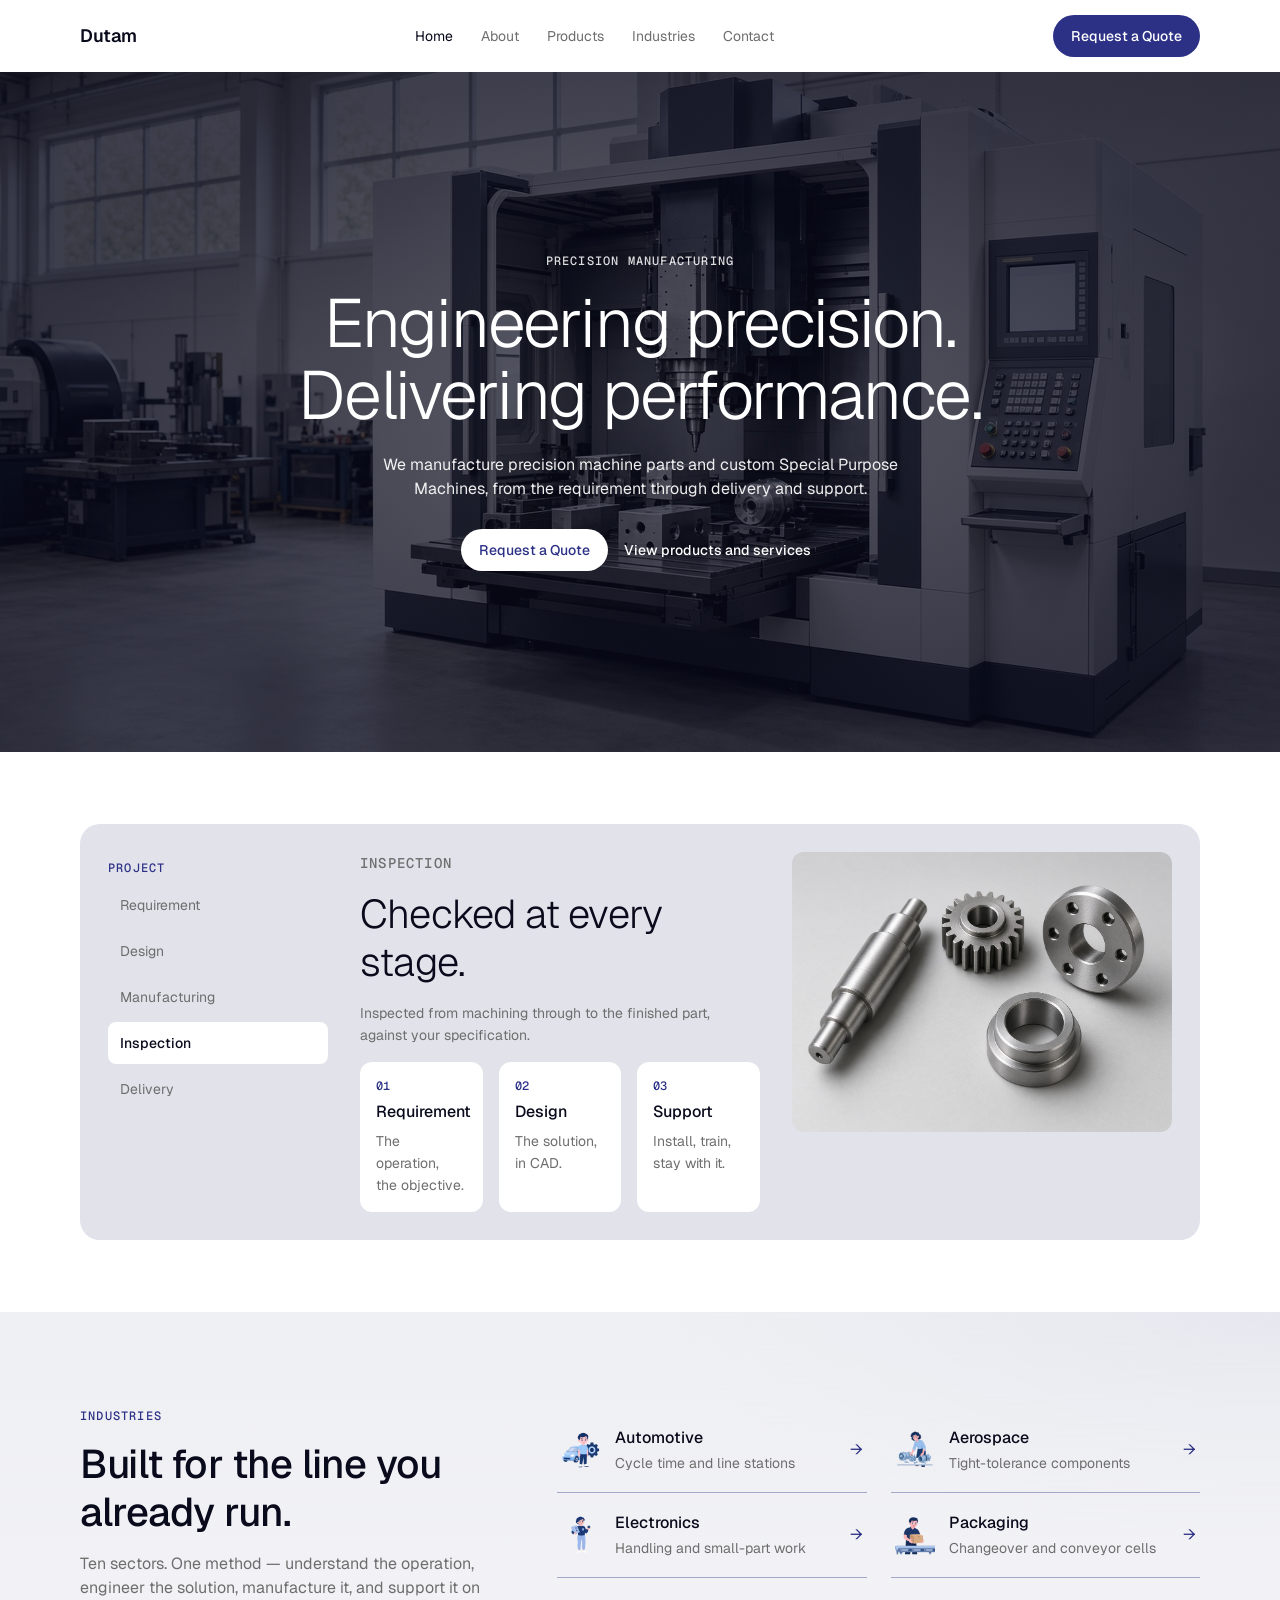
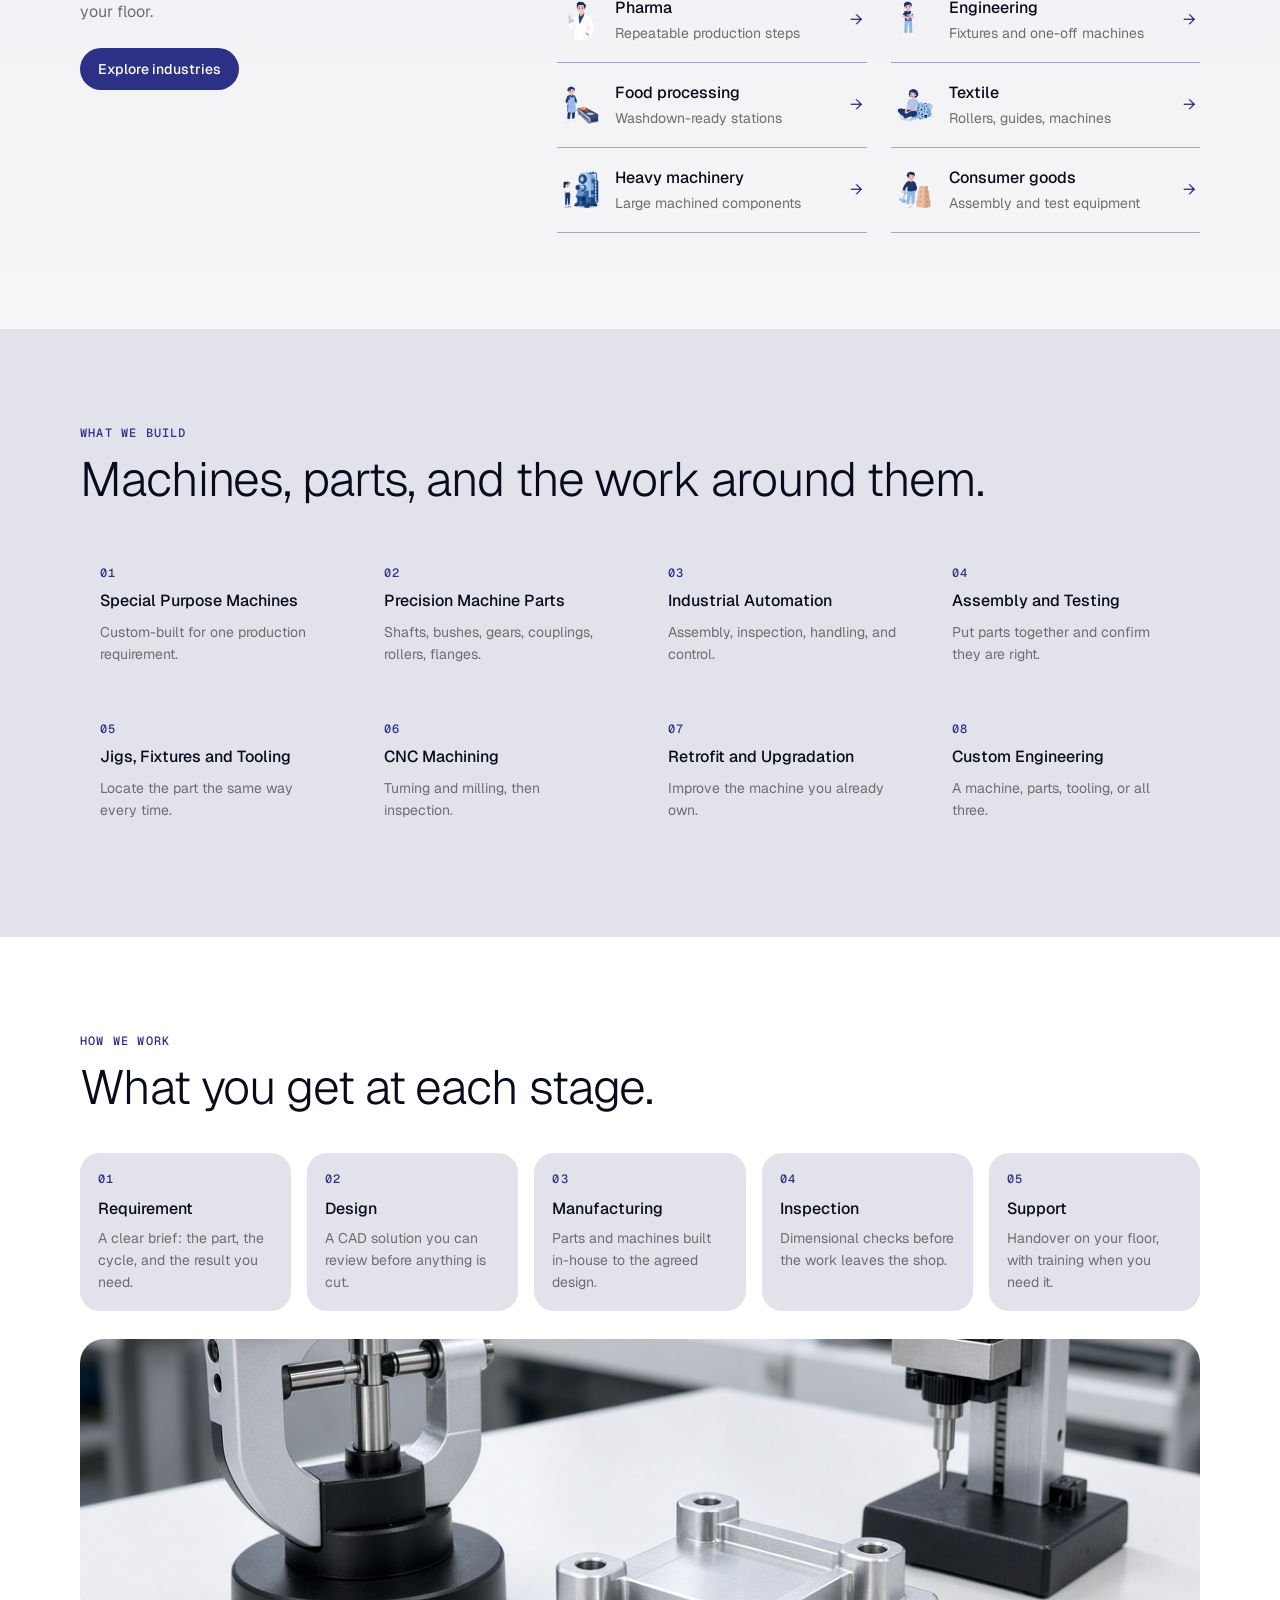
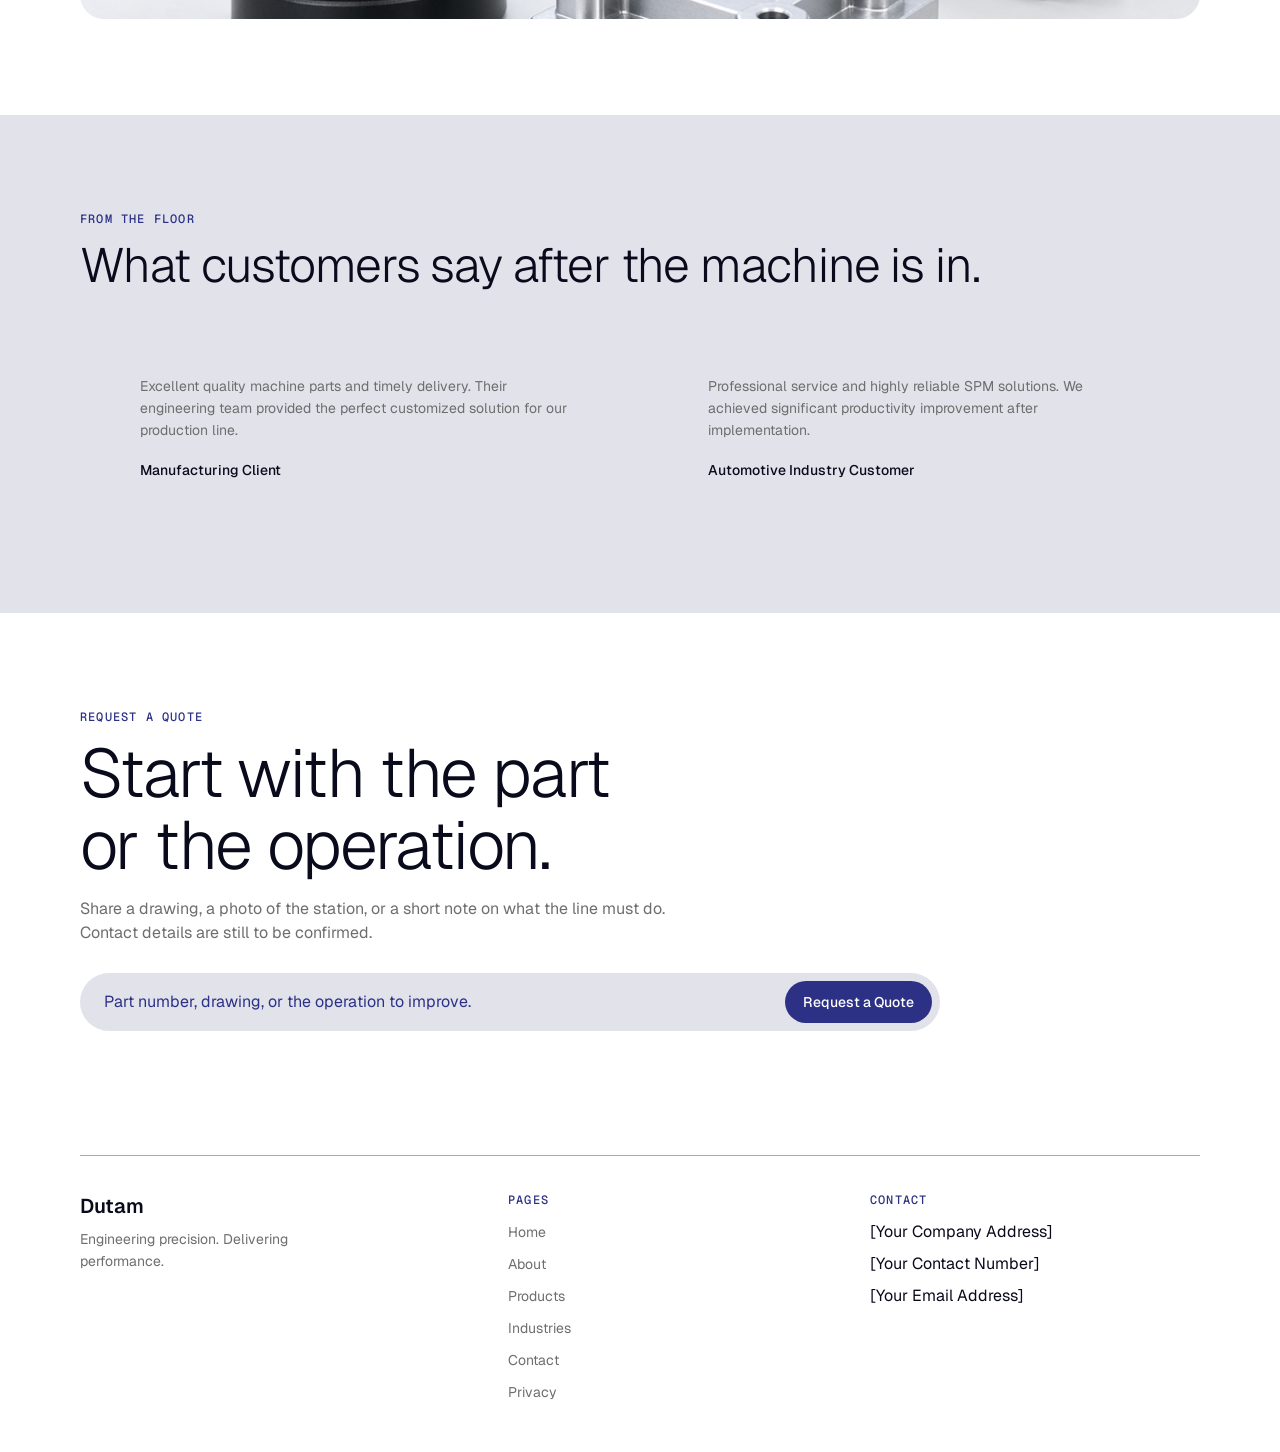
==== commit 501558a3: "Refactor industries section in index.html to enhance layout and accessibility; update styles in styl" ====
--- a/index.html
+++ b/index.html
@@ -52,10 +52,88 @@
         <img class="panel-photo" data-project-photo src="images/parts.jpg" alt="Precision shafts, a gear, a flange, and a bush">
       </div>
     </div></section>
-    <section class="section"><div class="wrap">
-      <div class="section-head"><div class="eyebrow">Industries</div><h2>Built for the line you already run.</h2></div>
-      <div class="card-grid"><a class="card" href="industries.html"><h3>Automotive</h3><p>Line stations, fixtures, and SPMs that hold cycle time.</p></a><a class="card" href="industries.html"><h3>Aerospace</h3><p>Tight-tolerance parts and fixtures for aerospace builds.</p></a><a class="card" href="industries.html"><h3>Electronics</h3><p>Handling, inspection, and small-part machining for electronics lines.</p></a><a class="card" href="industries.html"><h3>Packaging</h3><p>Conveyor, sealing, and changeover tooling for packaging cells.</p></a><a class="card" href="industries.html"><h3>Pharma</h3><p>Clean, repeatable equipment for pharma production steps.</p></a><a class="card" href="industries.html"><h3>Engineering</h3><p>General engineering parts, fixtures, and one-off machines.</p></a><a class="card" href="industries.html"><h3>Food processing</h3><p>Washdown-ready stations and parts for food lines.</p></a><a class="card" href="industries.html"><h3>Textile</h3><p>Rollers, guides, and machines for textile production.</p></a><a class="card" href="industries.html"><h3>Heavy machinery</h3><p>Large machined components and heavy-duty tooling.</p></a><a class="card" href="industries.html"><h3>Consumer goods</h3><p>Assembly and test equipment for high-volume products.</p></a></div>
-    </div></section>
+    <section class="section industries-home">
+      <div class="wrap industries-home-layout">
+        <div class="industries-home-intro">
+          <div class="eyebrow">Industries</div>
+          <h2>Built for the line you already run.</h2>
+          <p>Ten sectors. One method — understand the operation, engineer the solution, manufacture it, and support it on your floor.</p>
+          <a class="btn" href="industries.html">Explore industries</a>
+        </div>
+        <ul class="industry-index">
+          <li>
+            <a href="industries.html">
+              <img src="images/icons/icon-automotive.png?v=3" alt="" width="40" height="40">
+              <span class="industry-index-copy"><strong>Automotive</strong><em>Cycle time and line stations</em></span>
+              <span class="industry-index-chev" aria-hidden="true">→</span>
+            </a>
+          </li>
+          <li>
+            <a href="industries.html">
+              <img src="images/icons/icon-aerospace.png?v=3" alt="" width="40" height="40">
+              <span class="industry-index-copy"><strong>Aerospace</strong><em>Tight-tolerance components</em></span>
+              <span class="industry-index-chev" aria-hidden="true">→</span>
+            </a>
+          </li>
+          <li>
+            <a href="industries.html">
+              <img src="images/icons/icon-electronics.png?v=3" alt="" width="40" height="40">
+              <span class="industry-index-copy"><strong>Electronics</strong><em>Handling and small-part work</em></span>
+              <span class="industry-index-chev" aria-hidden="true">→</span>
+            </a>
+          </li>
+          <li>
+            <a href="industries.html">
+              <img src="images/icons/icon-packaging.png?v=3" alt="" width="40" height="40">
+              <span class="industry-index-copy"><strong>Packaging</strong><em>Changeover and conveyor cells</em></span>
+              <span class="industry-index-chev" aria-hidden="true">→</span>
+            </a>
+          </li>
+          <li>
+            <a href="industries.html">
+              <img src="images/icons/icon-pharma.png?v=3" alt="" width="40" height="40">
+              <span class="industry-index-copy"><strong>Pharma</strong><em>Repeatable production steps</em></span>
+              <span class="industry-index-chev" aria-hidden="true">→</span>
+            </a>
+          </li>
+          <li>
+            <a href="industries.html">
+              <img src="images/icons/icon-engineering.png?v=3" alt="" width="40" height="40">
+              <span class="industry-index-copy"><strong>Engineering</strong><em>Fixtures and one-off machines</em></span>
+              <span class="industry-index-chev" aria-hidden="true">→</span>
+            </a>
+          </li>
+          <li>
+            <a href="industries.html">
+              <img src="images/icons/icon-food.png?v=3" alt="" width="40" height="40">
+              <span class="industry-index-copy"><strong>Food processing</strong><em>Washdown-ready stations</em></span>
+              <span class="industry-index-chev" aria-hidden="true">→</span>
+            </a>
+          </li>
+          <li>
+            <a href="industries.html">
+              <img src="images/icons/icon-textile.png?v=3" alt="" width="40" height="40">
+              <span class="industry-index-copy"><strong>Textile</strong><em>Rollers, guides, machines</em></span>
+              <span class="industry-index-chev" aria-hidden="true">→</span>
+            </a>
+          </li>
+          <li>
+            <a href="industries.html">
+              <img src="images/icons/icon-heavy.png?v=3" alt="" width="40" height="40">
+              <span class="industry-index-copy"><strong>Heavy machinery</strong><em>Large machined components</em></span>
+              <span class="industry-index-chev" aria-hidden="true">→</span>
+            </a>
+          </li>
+          <li>
+            <a href="industries.html">
+              <img src="images/icons/icon-consumer.png?v=3" alt="" width="40" height="40">
+              <span class="industry-index-copy"><strong>Consumer goods</strong><em>Assembly and test equipment</em></span>
+              <span class="industry-index-chev" aria-hidden="true">→</span>
+            </a>
+          </li>
+        </ul>
+      </div>
+    </section>
     <section class="section tint"><div class="wrap">
       <div class="section-head"><div class="eyebrow">What we build</div><h2>Machines, parts, and the work around them.</h2></div>
       <div class="cap-grid"><a class="cap" href="services/special-purpose-machines.html"><div class="num">01</div><h3>Special Purpose Machines</h3><p>Custom-built for one production requirement.</p></a><a class="cap" href="services/precision-machine-parts.html"><div class="num">02</div><h3>Precision Machine Parts</h3><p>Shafts, bushes, gears, couplings, rollers, flanges.</p></a><a class="cap" href="services/industrial-automation.html"><div class="num">03</div><h3>Industrial Automation</h3><p>Assembly, inspection, handling, and control.</p></a><a class="cap" href="services/assembly-and-testing.html"><div class="num">04</div><h3>Assembly and Testing</h3><p>Put parts together and confirm they are right.</p></a><a class="cap" href="services/jigs-fixtures-and-tooling.html"><div class="num">05</div><h3>Jigs, Fixtures and Tooling</h3><p>Locate the part the same way every time.</p></a><a class="cap" href="services/cnc-machining.html"><div class="num">06</div><h3>CNC Machining</h3><p>Turning and milling, then inspection.</p></a><a class="cap" href="services/retrofit-and-upgradation.html"><div class="num">07</div><h3>Retrofit and Upgradation</h3><p>Improve the machine you already own.</p></a><a class="cap" href="services/custom-engineering.html"><div class="num">08</div><h3>Custom Engineering</h3><p>A machine, parts, tooling, or all three.</p></a></div>
--- a/css/styles.css
+++ b/css/styles.css
@@ -260,7 +260,6 @@
 .kicker {
   margin-bottom: 18px;
   color: rgba(255, 255, 255, 0.86);
-  text-transform: none;
 }
 .statement {
   display: flex;
@@ -451,6 +450,92 @@
 }
 .card p, .cap p, .quote p, .faq p { margin-top: 8px; }
 .cap-grid { display: grid; grid-template-columns: repeat(4, 1fr); gap: 16px; }
+
+.industries-home {
+  background:
+    linear-gradient(180deg, rgba(225, 226, 234, 0.55) 0%, rgba(245, 245, 247, 0.9) 100%),
+    radial-gradient(ellipse 80% 60% at 100% 0%, rgba(44, 49, 134, 0.08), transparent 60%);
+}
+.industries-home-layout {
+  display: grid;
+  grid-template-columns: minmax(240px, 0.9fr) minmax(0, 1.4fr);
+  gap: 48px 64px;
+  align-items: start;
+}
+.industries-home-intro {
+  position: sticky;
+  top: calc(var(--nav) + 24px);
+  display: flex;
+  flex-direction: column;
+  gap: 16px;
+  max-width: 420px;
+}
+.industries-home-intro h2 {
+  font-size: var(--text-h2);
+  font-weight: 500;
+  letter-spacing: var(--text-h2-tracking);
+  line-height: var(--text-h2-lh);
+}
+.industries-home-intro p {
+  color: var(--secondary);
+  font-size: var(--text-body);
+  line-height: var(--text-body-lh);
+}
+.industries-home-intro .btn { align-self: flex-start; margin-top: 8px; }
+
+.industry-index {
+  list-style: none;
+  margin: 0;
+  padding: 0;
+  display: grid;
+  grid-template-columns: 1fr 1fr;
+  column-gap: 24px;
+}
+.industry-index a {
+  display: grid;
+  grid-template-columns: 40px minmax(0, 1fr) auto;
+  align-items: center;
+  gap: 14px;
+  padding: 18px 4px;
+  border-bottom: 1px solid var(--blue-200);
+  color: var(--ink);
+  transition: padding-left 0.25s var(--ease), color 0.25s var(--ease), border-color 0.25s var(--ease);
+}
+.industry-index a:hover {
+  padding-left: 8px;
+  color: var(--navy);
+  border-bottom-color: var(--navy);
+}
+.industry-index img {
+  width: 40px;
+  height: 40px;
+  object-fit: contain;
+}
+.industry-index-copy {
+  display: flex;
+  flex-direction: column;
+  gap: 2px;
+  min-width: 0;
+}
+.industry-index-copy strong {
+  font-size: var(--text-body);
+  font-weight: 500;
+  line-height: var(--text-body-lh);
+}
+.industry-index-copy em {
+  font-style: normal;
+  font-size: var(--text-body-sm);
+  line-height: var(--text-body-sm-lh);
+  color: var(--secondary);
+}
+.industry-index a:hover .industry-index-copy em { color: var(--navy); }
+.industry-index-chev {
+  color: var(--navy);
+  font-size: 16px;
+  transition: transform 0.25s var(--ease);
+}
+.industry-index a:hover .industry-index-chev { transform: translateX(4px); }
+
 .cap .num, .step .num { color: var(--navy); }
 .steps { display: grid; grid-template-columns: repeat(5, 1fr); gap: 16px; }
 .step { padding: 18px; min-height: 140px; }
@@ -823,9 +908,11 @@
   .nav-links.open { display: flex; animation: rise 0.3s var(--ease); }
   .header-cta { display: none; }
   .card-grid, .cap-grid { grid-template-columns: 1fr 1fr; }
-  .steps, .mini-points, .columns, .work, .quotes, .contact-band, .facility-split, .footer-row, .panel, .why-row, .form-grid {
+  .steps, .mini-points, .columns, .work, .quotes, .contact-band, .facility-split, .footer-row, .panel, .why-row, .form-grid, .industries-home-layout {
     grid-template-columns: 1fr;
   }
+  .industries-home-intro { position: static; max-width: none; }
+  .industry-index { grid-template-columns: 1fr 1fr; }
   .bento { grid-template-columns: 1fr 1fr; }
   .tile, .tile-wide { grid-column: span 1; }
   .tile-wide { grid-column: span 2; }
@@ -847,7 +934,7 @@
     --text-h2: 28px;
     --text-h2-lh: 34px;
   }
-  .card-grid, .cap-grid { grid-template-columns: 1fr; }
+  .card-grid, .cap-grid, .industry-index { grid-template-columns: 1fr; }
   .bento { grid-template-columns: 1fr; }
   .tile, .tile-wide { grid-column: span 1; }
   .equip-grid { grid-template-columns: 1fr; }
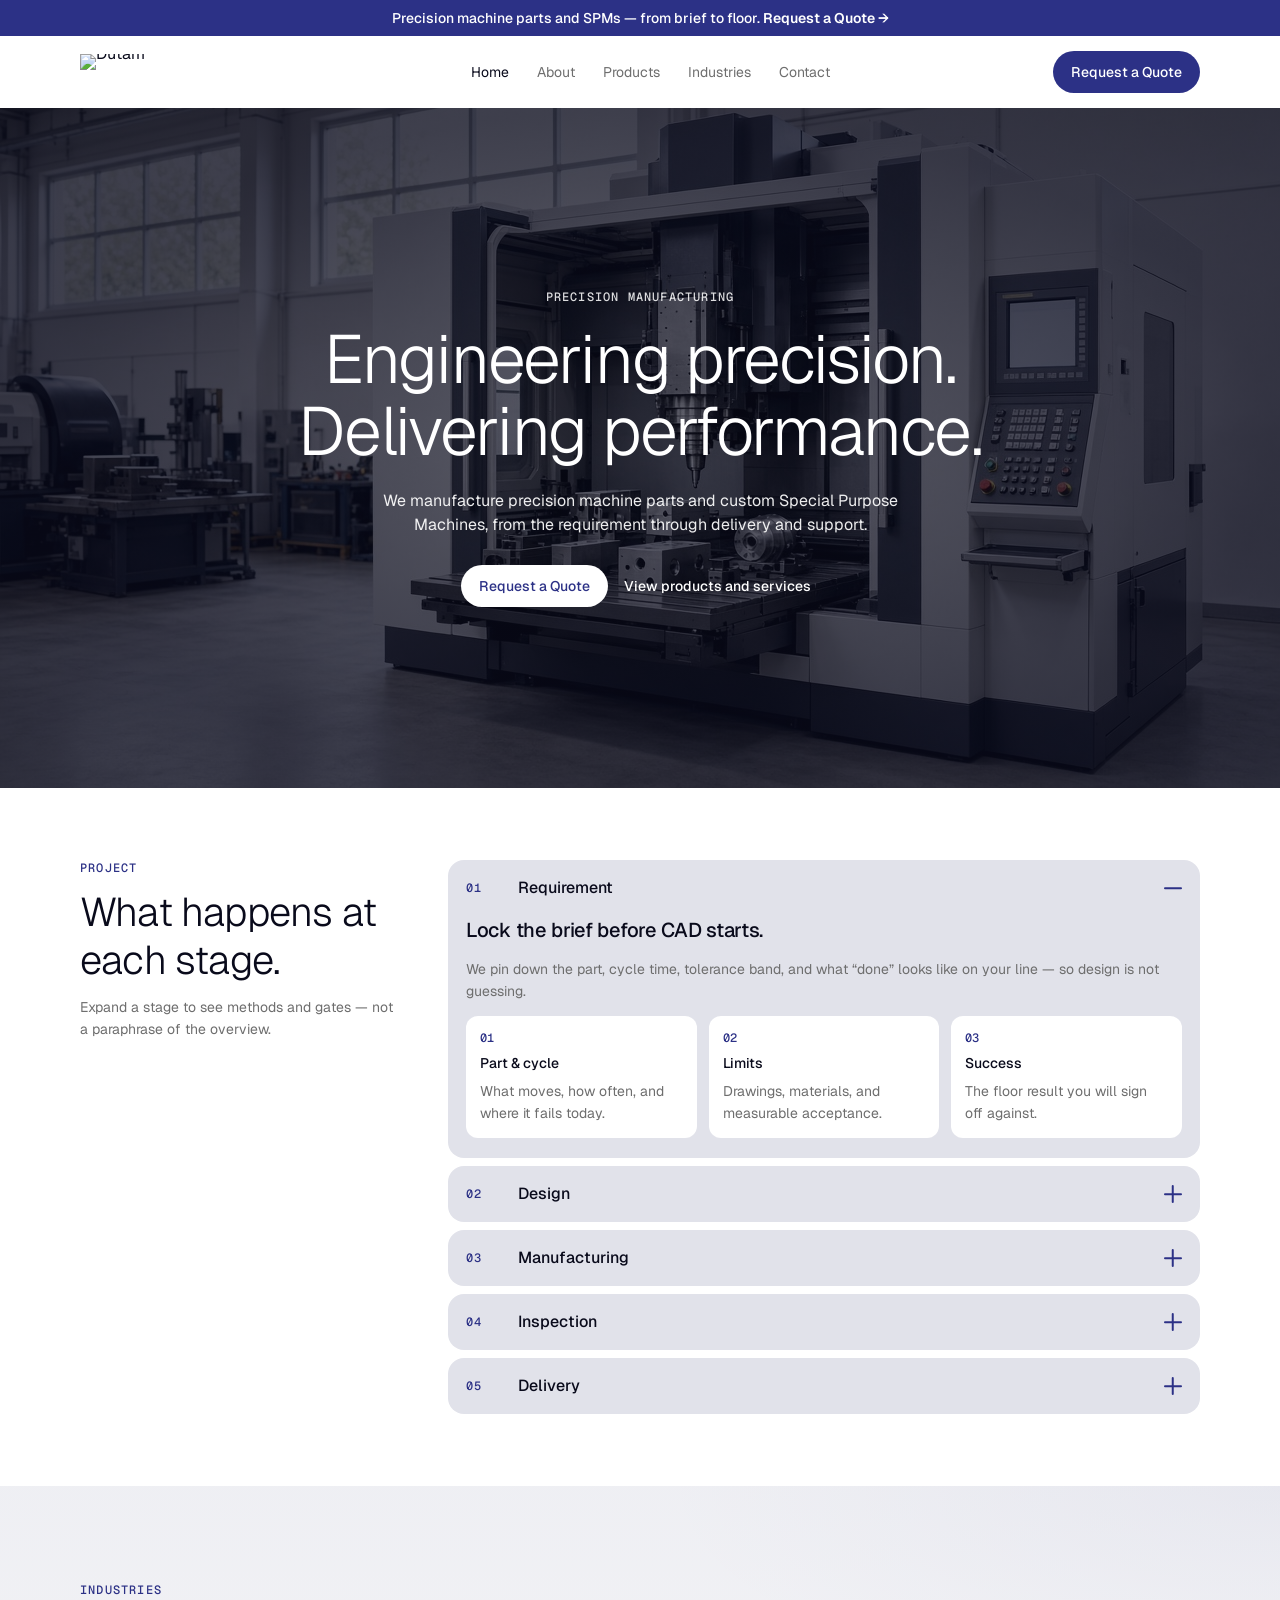
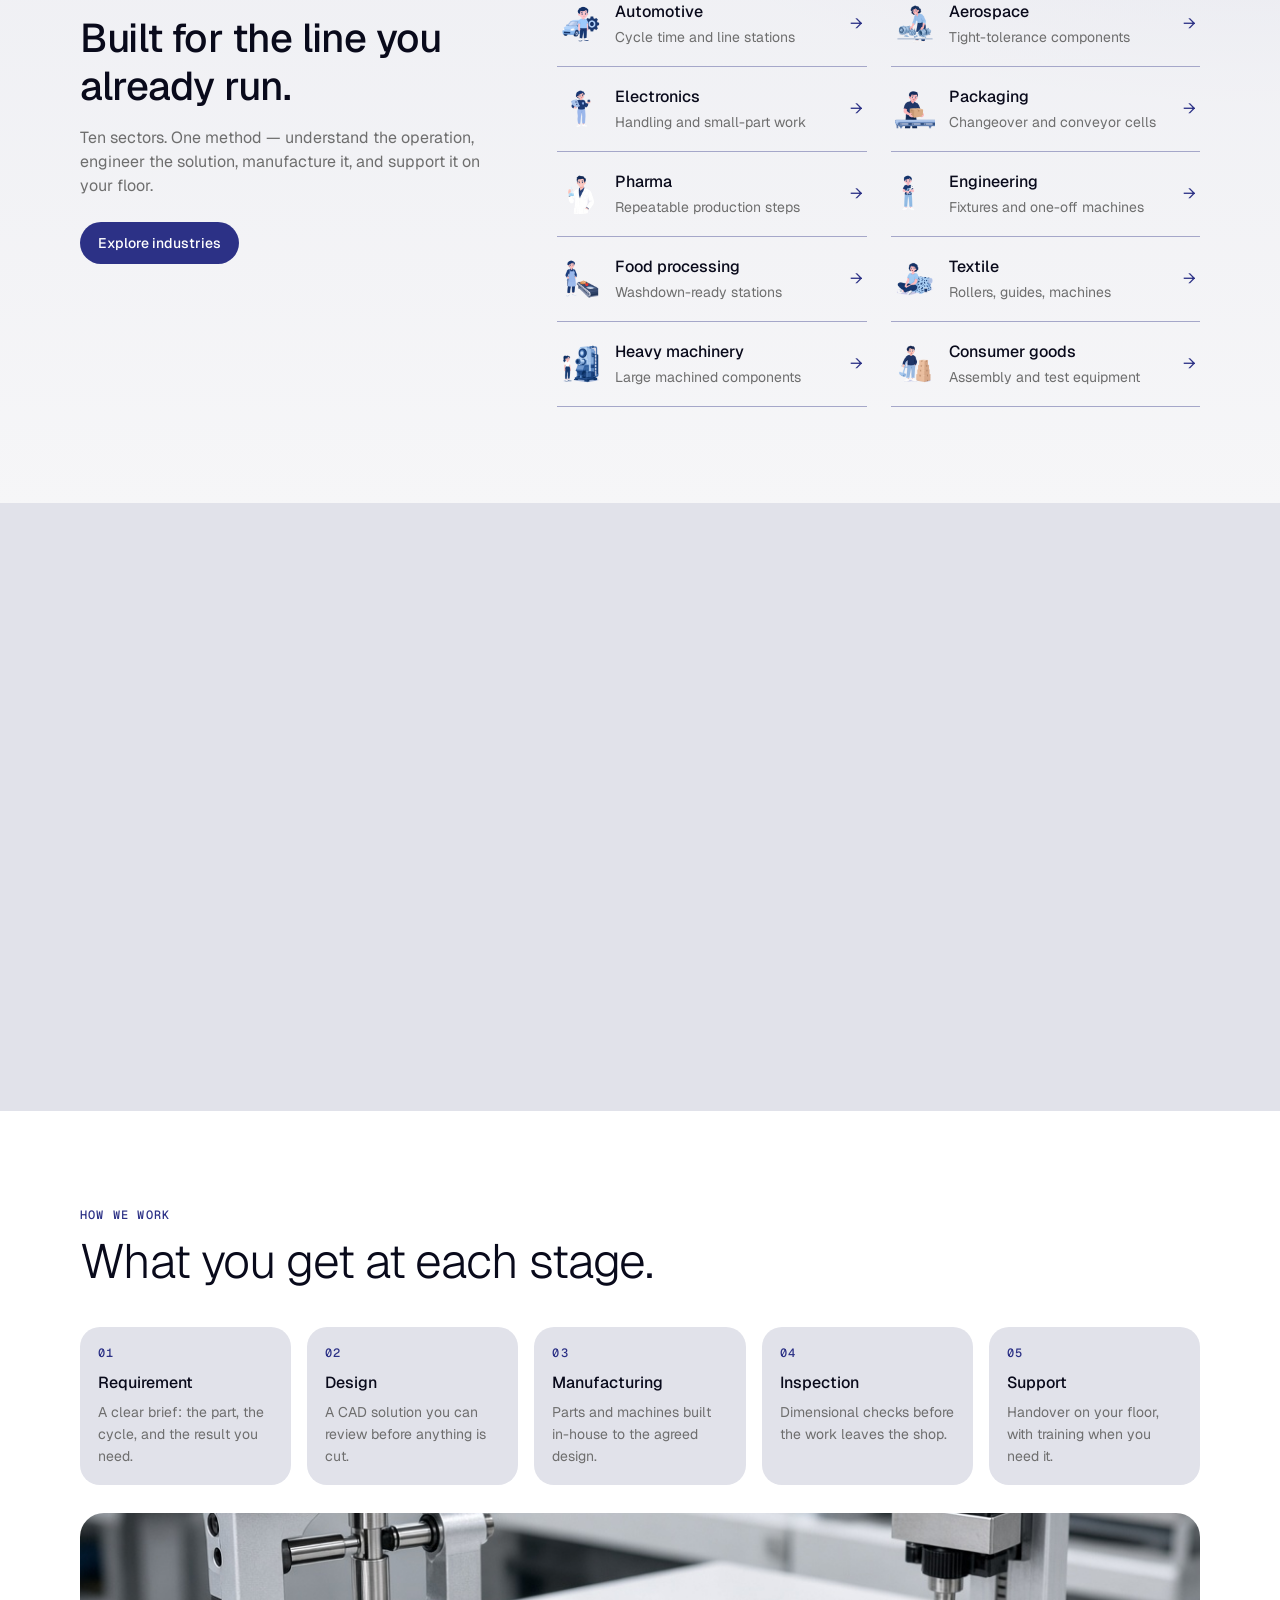
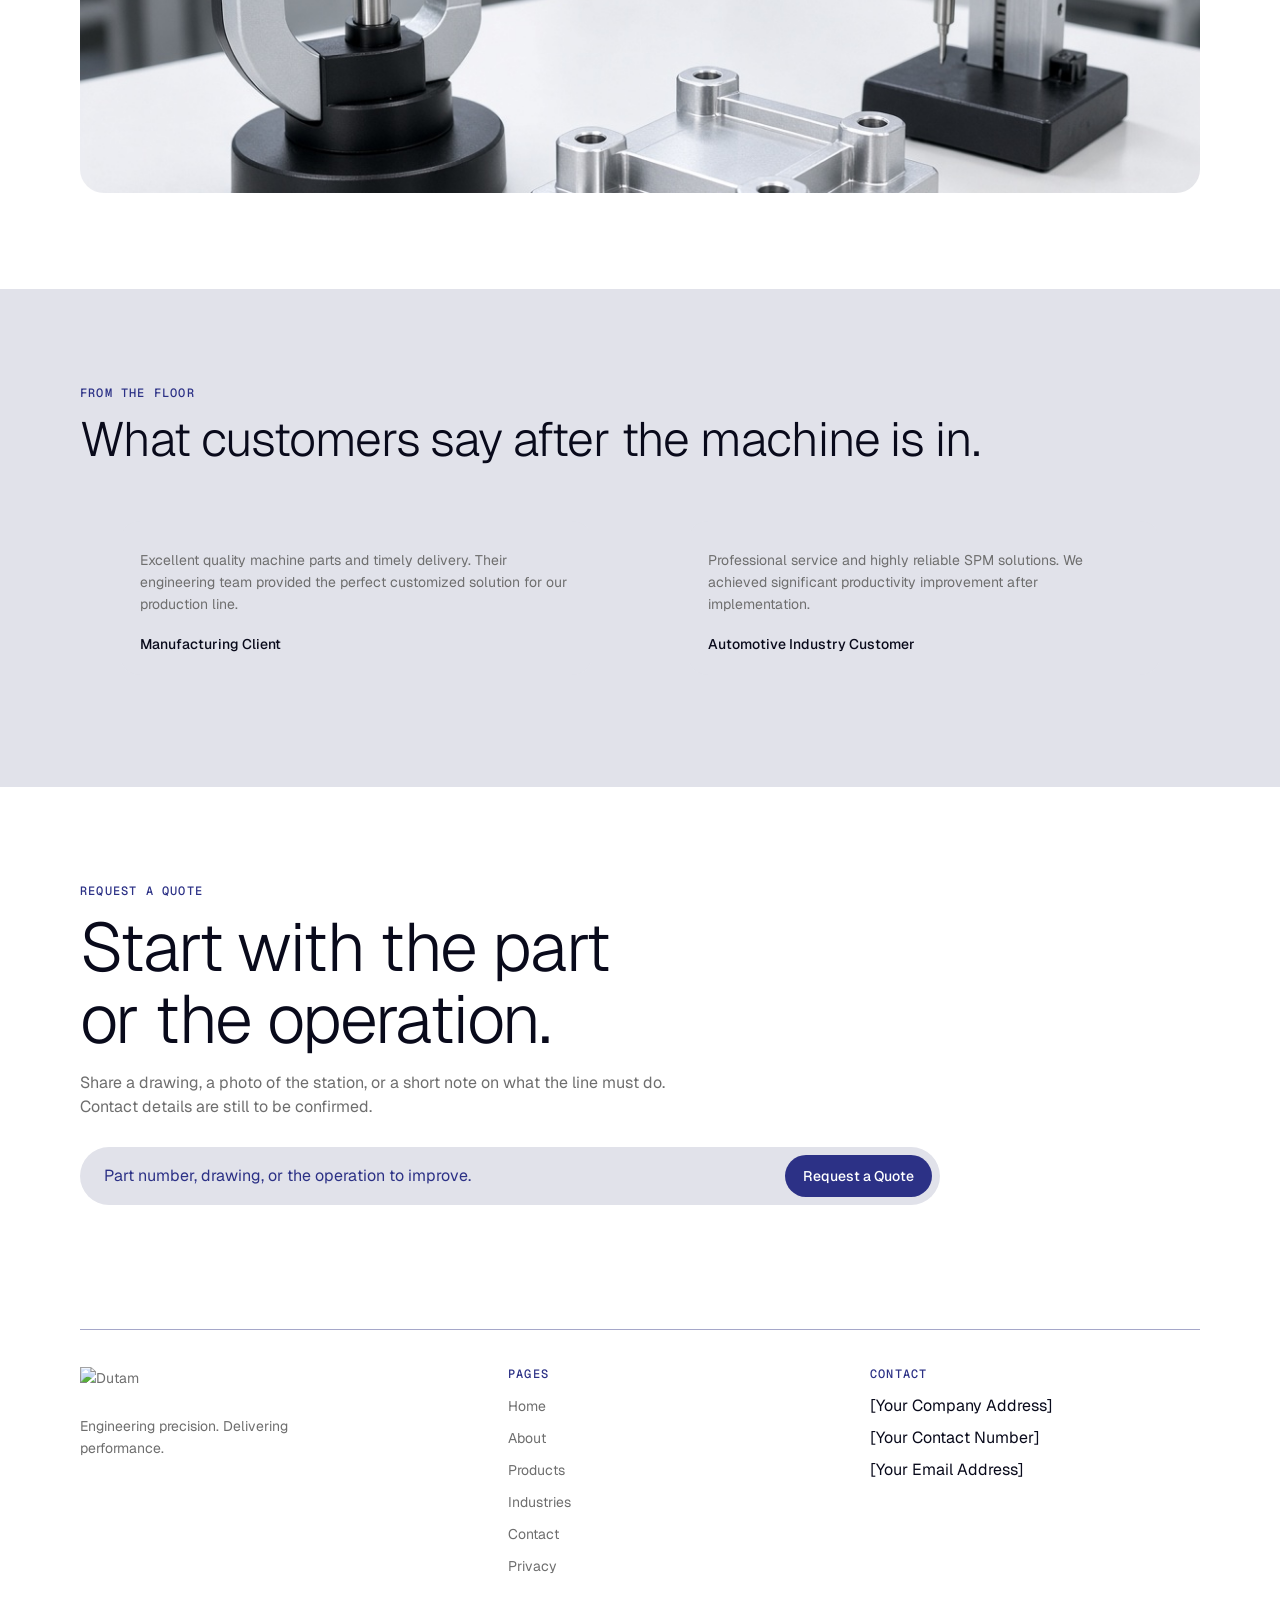
==== commit df21549a: "Refactor project section in index.html for improved clarity and interactivity; enhance styles in sty" ====
--- a/index.html
+++ b/index.html
@@ -9,14 +9,21 @@
   <link rel="preconnect" href="https://fonts.gstatic.com" crossorigin>
   <link href="https://fonts.googleapis.com/css2?family=Geist+Mono:wght@500&family=Geist:wght@300;400;500;600&display=swap" rel="stylesheet">
   <link rel="stylesheet" href="css/styles.css">
+  <script src="https://mcp.figma.com/mcp/html-to-design/capture.js" async></script>
 </head>
 <body class="page-enter">
+<div class="site-chrome">
+  <a class="announce-bar" href="contact.html">
+    <span class="announce-full">Precision machine parts and SPMs — from brief to floor. <strong>Request a Quote →</strong></span>
+    <span class="announce-short">Request a Quote →</span>
+  </a>
 <header class="site-header">
-    <a class="logo" href="index.html">Dutam</a>
-    <nav class="nav-links" aria-label="Primary"><a href="index.html" class="active">Home</a><a href="about.html">About</a><a href="services.html">Products</a><a href="industries.html">Industries</a><a href="contact.html">Contact</a></nav>
+    <a class="logo" href="index.html"><img src="images/Logo.png" alt="Dutam" width="168" height="36"></a>
+    <nav class="nav-links" aria-label="Primary"><a href="index.html" class="active">Home</a><a href="about.html">About</a><a href="services.html">Products</a><a href="industries.html">Industries</a><a href="contact.html">Contact</a><a class="btn header-cta-mobile" href="contact.html">Request a Quote</a></nav>
     <a class="btn header-cta" href="contact.html">Request a Quote</a>
     <button class="menu-btn" aria-label="Open menu" aria-expanded="false"><span></span></button>
   </header>
+</div>
 <main>
     <section class="hero-center" style="background-image:url('images/shop.jpg')">
       <div class="hero-copy">
@@ -30,26 +37,104 @@
       </div>
     </section>
     <section class="section tight"><div class="wrap">
-      <div class="panel" data-project>
-        <div class="rail" role="tablist" aria-label="Project">
-          <p>Project</p>
-          <button type="button" role="tab" data-step="requirement">Requirement</button>
-          <button type="button" role="tab" data-step="design">Design</button>
-          <button type="button" role="tab" data-step="manufacturing">Manufacturing</button>
-          <button type="button" role="tab" class="active" data-step="inspection" aria-selected="true">Inspection</button>
-          <button type="button" role="tab" data-step="delivery">Delivery</button>
-        </div>
-        <div class="panel-main">
-          <p class="panel-kicker" data-project-kicker>Inspection</p>
-          <h2 data-project-title>Checked at every stage.</h2>
-          <p data-project-body>Inspected from machining through to the finished part, against your specification.</p>
-          <div class="mini-points" data-project-points>
-            <div><span>01</span><strong>Requirement</strong><p>The operation,<br>the objective.</p></div>
-            <div><span>02</span><strong>Design</strong><p>The solution,<br>in CAD.</p></div>
-            <div><span>03</span><strong>Support</strong><p>Install, train,<br>stay with it.</p></div>
-          </div>
-        </div>
-        <img class="panel-photo" data-project-photo src="images/parts.jpg" alt="Precision shafts, a gear, a flange, and a bush">
+      <div class="project" data-project>
+        <div class="project-intro">
+          <div class="eyebrow">Project</div>
+          <h2>What happens at each stage.</h2>
+          <p>Expand a stage to see methods and gates — not a paraphrase of the overview.</p>
+        </div>
+        <div class="project-steps">
+          <div class="project-step is-open" data-step="requirement">
+            <button type="button" class="project-step-toggle" aria-expanded="true" aria-controls="project-panel-requirement" id="project-tab-requirement">
+              <span class="project-step-num">01</span>
+              <span class="project-step-label">Requirement</span>
+              <span class="project-step-icon" aria-hidden="true"></span>
+            </button>
+            <div class="project-step-collapse" id="project-panel-requirement" role="region" aria-labelledby="project-tab-requirement">
+              <div class="project-step-panel">
+                <h3>Lock the brief before CAD starts.</h3>
+                <p>We pin down the part, cycle time, tolerance band, and what “done” looks like on your line — so design is not guessing.</p>
+                <div class="mini-points">
+                  <div><span>01</span><strong>Part &amp; cycle</strong><p>What moves, how often, and where it fails today.</p></div>
+                  <div><span>02</span><strong>Limits</strong><p>Drawings, materials, and measurable acceptance.</p></div>
+                  <div><span>03</span><strong>Success</strong><p>The floor result you will sign off against.</p></div>
+                </div>
+              </div>
+            </div>
+          </div>
+          <div class="project-step" data-step="design">
+            <button type="button" class="project-step-toggle" aria-expanded="false" aria-controls="project-panel-design" id="project-tab-design">
+              <span class="project-step-num">02</span>
+              <span class="project-step-label">Design</span>
+              <span class="project-step-icon" aria-hidden="true"></span>
+            </button>
+            <div class="project-step-collapse" id="project-panel-design" role="region" aria-labelledby="project-tab-design">
+              <div class="project-step-panel">
+                <h3>Review the machine before metal moves.</h3>
+                <p>CAD layouts, mechanisms, and envelopes you can mark up — fixtures, stations, and clearances fixed before the shop opens the job.</p>
+                <div class="mini-points">
+                  <div><span>01</span><strong>Layout</strong><p>Stations, reach, and how the part is held.</p></div>
+                  <div><span>02</span><strong>Mechanism</strong><p>Motion, actuation, and sequencing in CAD.</p></div>
+                  <div><span>03</span><strong>Sign-off</strong><p>Your review gate before any cut or weld.</p></div>
+                </div>
+              </div>
+            </div>
+          </div>
+          <div class="project-step" data-step="manufacturing">
+            <button type="button" class="project-step-toggle" aria-expanded="false" aria-controls="project-panel-manufacturing" id="project-tab-manufacturing">
+              <span class="project-step-num">03</span>
+              <span class="project-step-label">Manufacturing</span>
+              <span class="project-step-icon" aria-hidden="true"></span>
+            </button>
+            <div class="project-step-collapse" id="project-panel-manufacturing" role="region" aria-labelledby="project-tab-manufacturing">
+              <div class="project-step-panel">
+                <h3>Cut, fabricate, and assemble in-house.</h3>
+                <p>CNC, fabrication, and build happen on our floor from the approved design — same team that drew it stays with the metal.</p>
+                <div class="mini-points">
+                  <div><span>01</span><strong>CNC &amp; fab</strong><p>Turning, milling, and fabrication on the job.</p></div>
+                  <div><span>02</span><strong>Build-up</strong><p>Assembly of the station or machine as designed.</p></div>
+                  <div><span>03</span><strong>Trace</strong><p>Work tied back to the approved CAD revision.</p></div>
+                </div>
+              </div>
+            </div>
+          </div>
+          <div class="project-step" data-step="inspection">
+            <button type="button" class="project-step-toggle" aria-expanded="false" aria-controls="project-panel-inspection" id="project-tab-inspection">
+              <span class="project-step-num">04</span>
+              <span class="project-step-label">Inspection</span>
+              <span class="project-step-icon" aria-hidden="true"></span>
+            </button>
+            <div class="project-step-collapse" id="project-panel-inspection" role="region" aria-labelledby="project-tab-inspection">
+              <div class="project-step-panel">
+                <h3>Measured against the drawing, not guesswork.</h3>
+                <p>Dimensional checks on critical features as the job is built — and again on the finished part — before it leaves the shop.</p>
+                <div class="mini-points">
+                  <div><span>01</span><strong>In-process</strong><p>Checks while machining and build are underway.</p></div>
+                  <div><span>02</span><strong>Critical dims</strong><p>Features that decide fit, function, and cycle.</p></div>
+                  <div><span>03</span><strong>Release</strong><p>Final verify against your drawing before dispatch.</p></div>
+                </div>
+              </div>
+            </div>
+          </div>
+          <div class="project-step" data-step="delivery">
+            <button type="button" class="project-step-toggle" aria-expanded="false" aria-controls="project-panel-delivery" id="project-tab-delivery">
+              <span class="project-step-num">05</span>
+              <span class="project-step-label">Delivery</span>
+              <span class="project-step-icon" aria-hidden="true"></span>
+            </button>
+            <div class="project-step-collapse" id="project-panel-delivery" role="region" aria-labelledby="project-tab-delivery">
+              <div class="project-step-panel">
+                <h3>On your floor until the station runs.</h3>
+                <p>We deliver, install, and run through the operation with your team — then stay reachable when the line needs us after handover.</p>
+                <div class="mini-points">
+                  <div><span>01</span><strong>Handover</strong><p>Machine or parts arrive ready for the line.</p></div>
+                  <div><span>02</span><strong>Commission</strong><p>Install, prove-out, and train operators on site.</p></div>
+                  <div><span>03</span><strong>Aftercare</strong><p>Support after the first production shifts.</p></div>
+                </div>
+              </div>
+            </div>
+          </div>
+        </div>
       </div>
     </div></section>
     <section class="section industries-home">
@@ -148,7 +233,7 @@
       <div class="quotes"><blockquote class="quote"><p>Excellent quality machine parts and timely delivery. Their engineering team provided the perfect customized solution for our production line.</p><footer>Manufacturing Client</footer></blockquote><blockquote class="quote"><p>Professional service and highly reliable SPM solutions. We achieved significant productivity improvement after implementation.</p><footer>Automotive Industry Customer</footer></blockquote></div>
     </div></section>
     <section class="section close"><div class="wrap">
-    <div class="eyebrow">Request a quote</div>
+    <div class="eyebrow">Request a Quote</div>
     <h2 class="display">Start with the part<br>or the operation.</h2>
     <p>Share a drawing, a photo of the station, or a short note on what the line must do. Contact details are still to be confirmed.</p>
     <form class="ask" action="contact.html" method="get">
@@ -158,7 +243,7 @@
   </div></section>
   </main>
 <footer class="footer"><div class="wrap"><div class="rule"></div><div class="footer-row">
-    <div><strong>Dutam</strong><p class="tag">Engineering precision. Delivering performance.</p></div>
+    <div><a class="footer-logo" href="index.html"><img src="images/Logo.png" alt="Dutam" width="180" height="40"></a><p class="tag">Engineering precision. Delivering performance.</p></div>
     <div><div class="eyebrow">Pages</div><ul><li><a href="index.html">Home</a></li><li><a href="about.html">About</a></li><li><a href="services.html">Products</a></li><li><a href="industries.html">Industries</a></li><li><a href="contact.html">Contact</a></li><li><a href="privacy.html">Privacy</a></li></ul></div>
     <div><div class="eyebrow">Contact</div><ul><li>[Your Company Address]</li><li>[Your Contact Number]</li><li>[Your Email Address]</li></ul></div>
   </div></div></footer>
--- a/css/styles.css
+++ b/css/styles.css
@@ -11,6 +11,8 @@
   --max: 1280px;
   --content: min(var(--max), calc(100% - var(--pad) * 2));
   --nav: 72px;
+  --announce: 36px;
+  --chrome: calc(var(--announce) + var(--nav));
   --shadow: 0 10px 24px rgba(9, 10, 27, 0.06);
   --ease: cubic-bezier(0.22, 1, 0.36, 1);
 
@@ -78,8 +80,6 @@
 }
 .eyebrow,
 .kicker,
-.rail p,
-.panel-kicker,
 .cap .num,
 .step .num {
   font-family: var(--font-mono);
@@ -98,10 +98,31 @@
   line-height: var(--text-hero-lh);
 }
 
-.site-header {
+.site-chrome {
   position: sticky;
   top: 0;
   z-index: 20;
+}
+.announce-bar {
+  display: flex;
+  align-items: center;
+  justify-content: center;
+  gap: 6px;
+  min-height: var(--announce);
+  padding: 8px max(16px, var(--pad));
+  background: var(--navy);
+  color: var(--white);
+  text-align: center;
+  font-size: var(--text-body-sm);
+  font-weight: 500;
+  line-height: 1.35;
+  transition: background 0.2s var(--ease);
+}
+.announce-bar:hover { background: var(--navy-deep); }
+.announce-bar strong { font-weight: 600; }
+.announce-short { display: none; }
+.site-header {
+  position: relative;
   height: var(--nav);
   display: flex;
   align-items: center;
@@ -112,15 +133,21 @@
   border-bottom: 1px solid transparent;
   transition: border-color 0.3s var(--ease), box-shadow 0.3s var(--ease);
 }
-.site-header.scrolled {
+.site-chrome.scrolled .site-header {
   border-bottom-color: var(--line);
   box-shadow: 0 8px 24px rgba(9, 10, 27, 0.04);
 }
 .logo {
-  font-size: var(--text-body-lg);
-  font-weight: 600;
-  letter-spacing: var(--text-h4-tracking);
-  line-height: var(--text-body-lg-lh);
+  display: inline-flex;
+  align-items: center;
+  flex-shrink: 0;
+  line-height: 0;
+}
+.logo img {
+  display: block;
+  height: 36px;
+  width: auto;
+  max-width: min(168px, 42vw);
 }
 .nav-links {
   display: flex;
@@ -135,6 +162,7 @@
 }
 .nav-links a:hover,
 .nav-links a.active { color: var(--ink); }
+a.btn.header-cta-mobile { display: none; }
 .menu-btn {
   display: none;
   width: 42px;
@@ -329,39 +357,124 @@
 }
 .thanks h2 { margin-top: 0; margin-bottom: 8px; }
 
-.panel {
-  display: grid;
-  grid-template-columns: 220px minmax(0, 1fr) 380px;
-  gap: 32px;
+.project {
+  display: grid;
+  grid-template-columns: minmax(220px, 320px) minmax(0, 1fr);
+  gap: 48px;
   align-items: start;
-  padding: 28px;
-  border-radius: 20px;
+  overflow-anchor: none;
+}
+.project-intro {
+  position: sticky;
+  top: calc(var(--chrome) + 24px);
+  display: flex;
+  flex-direction: column;
+  gap: 12px;
+}
+.project-intro h2 {
+  margin: 0;
+  font-size: var(--text-h2);
+  font-weight: 300;
+  line-height: var(--text-h2-lh);
+  letter-spacing: var(--text-h2-tracking);
+}
+.project-intro > p,
+.facility-note,
+.tile p,
+.mini-points p,
+.project-step-panel > p {
+  margin: 0;
+  font-size: var(--text-body-sm);
+  line-height: var(--text-body-sm-lh);
+  color: var(--secondary);
+}
+.project-steps {
+  display: flex;
+  flex-direction: column;
+  gap: 8px;
+  min-width: 0;
+}
+.project-step {
+  border-radius: 16px;
   background: var(--blue-50);
-  color: var(--ink);
-}
-.rail { padding-top: 8px; display: flex; flex-direction: column; gap: 4px; }
-.rail p { margin: 0 0 4px; }
-.rail button {
+  overflow: hidden;
+}
+.project-step.is-open {
+  background: var(--blue-50);
+}
+.project-step-toggle {
   width: 100%;
+  display: grid;
+  grid-template-columns: 40px minmax(0, 1fr) 24px;
+  align-items: center;
+  gap: 12px;
+  min-height: 56px;
+  padding: 14px 18px;
   border: 0;
   background: transparent;
-  border-radius: 8px;
-  padding: 10px 12px;
   text-align: left;
-  font-size: var(--text-body-sm);
-  font-weight: 400;
-  line-height: var(--text-body-sm-lh);
-  color: var(--secondary);
   cursor: pointer;
-}
-.rail button.active {
-  background: var(--white);
   color: var(--ink);
-  font-weight: 500;
-}
-.panel-main { display: flex; flex-direction: column; gap: 16px; min-width: 0; }
-.panel-kicker { margin: 0; }
-.panel h2,
+  -webkit-tap-highlight-color: transparent;
+}
+.project-step-num {
+  font-family: var(--font-mono);
+  font-size: var(--text-caption);
+  font-weight: 500;
+  line-height: var(--text-caption-lh);
+  letter-spacing: var(--text-caption-tracking);
+  color: var(--navy);
+}
+.project-step-label {
+  font-size: var(--text-body);
+  font-weight: 500;
+  line-height: var(--text-body-lh);
+}
+.project-step-icon {
+  justify-self: end;
+  width: 18px;
+  height: 18px;
+  position: relative;
+}
+.project-step-icon::before,
+.project-step-icon::after {
+  content: "";
+  position: absolute;
+  inset: 50% auto auto 0;
+  width: 100%;
+  height: 1.5px;
+  background: var(--navy);
+  border-radius: 1px;
+  transform: translateY(-50%);
+  transition: transform 0.25s var(--ease), opacity 0.25s var(--ease);
+}
+.project-step-icon::after {
+  transform: translateY(-50%) rotate(90deg);
+}
+.project-step.is-open .project-step-icon::after {
+  transform: translateY(-50%) rotate(0deg);
+  opacity: 0;
+}
+.project-step-collapse {
+  display: none;
+}
+.project-step.is-open .project-step-collapse {
+  display: block;
+}
+.project-step-panel {
+  display: flex;
+  flex-direction: column;
+  gap: 14px;
+  padding: 0 18px 20px;
+}
+.project-step-panel h3 {
+  margin: 0;
+  font-size: var(--text-h4);
+  font-weight: 500;
+  line-height: var(--text-h4-lh);
+  letter-spacing: var(--text-h4-tracking);
+  color: var(--ink);
+}
 .detail h2 {
   margin: 0;
   font-size: var(--text-h2);
@@ -369,17 +482,17 @@
   line-height: var(--text-h2-lh);
   letter-spacing: var(--text-h2-tracking);
 }
-.panel-main > p,
-.facility-note,
-.tile p,
-.mini-points p {
-  margin: 0;
-  font-size: var(--text-body-sm);
-  line-height: var(--text-body-sm-lh);
-  color: var(--secondary);
-}
-.mini-points { display: grid; grid-template-columns: repeat(3, minmax(0, 1fr)); gap: 16px; align-items: stretch; }
-.mini-points div { background: var(--white); border-radius: 12px; padding: 16px; }
+.mini-points {
+  display: grid;
+  grid-template-columns: repeat(3, minmax(0, 1fr));
+  gap: 12px;
+  align-items: stretch;
+}
+.mini-points div {
+  background: var(--white);
+  border-radius: 12px;
+  padding: 14px;
+}
 .mini-points span {
   display: block;
   font-family: var(--font-mono);
@@ -391,21 +504,13 @@
 }
 .mini-points strong {
   display: block;
-  font-size: var(--text-body);
-  font-weight: 500;
-  line-height: var(--text-body-lh);
+  font-size: var(--text-body-sm);
+  font-weight: 500;
+  line-height: var(--text-body-sm-lh);
   color: var(--ink);
 }
 .mini-points p {
   margin: 6px 0 0;
-  min-height: calc(2 * var(--text-body-sm-lh));
-}
-.panel-photo {
-  width: 380px;
-  height: 280px;
-  object-fit: cover;
-  border-radius: 12px;
-  display: block;
 }
 
 .card-grid {
@@ -452,6 +557,7 @@
 .cap-grid { display: grid; grid-template-columns: repeat(4, 1fr); gap: 16px; }
 
 .industries-home {
+  overflow-anchor: none;
   background:
     linear-gradient(180deg, rgba(225, 226, 234, 0.55) 0%, rgba(245, 245, 247, 0.9) 100%),
     radial-gradient(ellipse 80% 60% at 100% 0%, rgba(44, 49, 134, 0.08), transparent 60%);
@@ -464,7 +570,7 @@
 }
 .industries-home-intro {
   position: sticky;
-  top: calc(var(--nav) + 24px);
+  top: calc(var(--chrome) + 24px);
   display: flex;
   flex-direction: column;
   gap: 16px;
@@ -652,12 +758,15 @@
   align-items: flex-end;
   justify-content: space-between;
   gap: 20px;
+  min-width: 0;
+  width: 100%;
   min-height: 0;
   padding: 28px;
   border-radius: 28px;
   background: var(--white);
   color: var(--ink);
   box-shadow: 0 1px 0 rgba(9, 10, 27, 0.04);
+  overflow: visible;
   transition: transform 0.35s var(--ease), box-shadow 0.35s var(--ease);
 }
 .tile-wide { grid-column: span 4; }
@@ -667,25 +776,26 @@
   box-shadow: var(--shadow);
 }
 .tile-mark {
-  width: 140px;
-  height: 140px;
+  width: min(140px, 38%);
+  height: auto;
+  aspect-ratio: 1;
   border-radius: 0;
   overflow: visible;
-  flex-shrink: 0;
+  flex: 0 1 140px;
   background: transparent;
-  flex-shrink: 0;
   order: 2;
+  align-self: flex-end;
 }
 .tile-wide .tile-mark {
-  width: 156px;
-  height: 156px;
+  width: min(156px, 38%);
+  flex-basis: 156px;
 }
 .tile-mark img {
   width: 100%;
   height: 100%;
-  max-width: none;
+  max-width: 100%;
   object-fit: contain;
-  object-position: right bottom;
+  object-position: center bottom;
   display: block;
   transition: transform 0.45s var(--ease);
 }
@@ -849,6 +959,17 @@
   font-weight: 600;
   line-height: var(--text-h4-lh);
   letter-spacing: var(--text-h4-tracking);
+}
+.footer-logo {
+  display: inline-flex;
+  align-items: center;
+  line-height: 0;
+}
+.footer-logo img {
+  display: block;
+  height: 40px;
+  width: auto;
+  max-width: 180px;
 }
 .footer .tag { margin-top: 8px; max-width: 240px; }
 .footer ul { list-style: none; margin: 12px 0 0; padding: 0; display: grid; gap: 8px; }
@@ -880,6 +1001,48 @@
   from { opacity: 0; transform: scale(0.72); }
   to { opacity: 1; transform: none; }
 }
+@keyframes motion-rise {
+  from { opacity: 0; transform: translateY(14px); }
+  to { opacity: 1; transform: none; }
+}
+
+html.motion-ready .page-enter { animation: none; }
+
+html.motion-ready .motion-hero-item {
+  opacity: 0;
+  animation: motion-rise 0.68s var(--ease) both;
+  animation-delay: var(--motion-delay, 0s);
+}
+
+html.motion-ready .motion-reveal {
+  opacity: 0;
+  transform: translateY(16px);
+  transition:
+    opacity 0.72s var(--ease),
+    transform 0.72s var(--ease);
+  transition-delay: var(--motion-delay, 0s);
+}
+html.motion-ready .motion-reveal.is-inview {
+  opacity: 1;
+  transform: none;
+}
+
+html.motion-ready .motion-stagger-child {
+  opacity: 0;
+  transform: translateY(12px);
+  transition:
+    opacity 0.58s var(--ease),
+    transform 0.58s var(--ease);
+  transition-delay: var(--motion-delay, 0s);
+}
+html.motion-ready .motion-stagger.is-inview .motion-stagger-child {
+  opacity: 1;
+  transform: none;
+}
+
+html.motion-ready .project-step-panel.motion-panel-enter {
+  animation: motion-rise 0.42s var(--ease) both;
+}
 
 @media (max-width: 980px) {
   :root {
@@ -892,9 +1055,18 @@
     --text-h2-lh: 40px;
   }
   .menu-btn { display: grid; place-items: center; }
+  .announce-full { display: none; }
+  .announce-short { display: inline; }
+  .announce-bar {
+    min-height: 32px;
+    padding: 7px 16px;
+    font-size: var(--text-caption);
+    letter-spacing: 0.02em;
+  }
+  :root { --announce: 32px; }
   .nav-links {
     position: absolute;
-    top: var(--nav);
+    top: 100%;
     left: 0;
     right: 0;
     display: none;
@@ -907,15 +1079,35 @@
   }
   .nav-links.open { display: flex; animation: rise 0.3s var(--ease); }
   .header-cta { display: none; }
+  .nav-links a.btn.header-cta-mobile {
+    display: inline-flex;
+    margin-top: 4px;
+    color: var(--white);
+  }
+  .nav-links a.btn.header-cta-mobile:hover,
+  .nav-links a.btn.header-cta-mobile:active {
+    color: var(--white);
+  }
   .card-grid, .cap-grid { grid-template-columns: 1fr 1fr; }
-  .steps, .mini-points, .columns, .work, .quotes, .contact-band, .facility-split, .footer-row, .panel, .why-row, .form-grid, .industries-home-layout {
+  .steps, .mini-points, .columns, .work, .quotes, .contact-band, .facility-split, .footer-row, .project, .why-row, .form-grid, .industries-home-layout {
     grid-template-columns: 1fr;
   }
+  .project { gap: 28px; }
+  .project-intro { position: static; }
   .industries-home-intro { position: static; max-width: none; }
   .industry-index { grid-template-columns: 1fr 1fr; }
-  .bento { grid-template-columns: 1fr 1fr; }
+  .bento { grid-template-columns: 1fr 1fr; gap: 12px; }
   .tile, .tile-wide { grid-column: span 1; }
   .tile-wide { grid-column: span 2; }
+  .tile {
+    padding: 20px;
+    gap: 12px;
+  }
+  .tile-mark,
+  .tile-wide .tile-mark {
+    width: 112px;
+    flex: 0 1 112px;
+  }
   .bento-hero { min-height: 560px; }
   .why-row { grid-template-columns: 48px 1fr; }
   .why-row p { grid-column: 2; }
@@ -923,6 +1115,7 @@
   .hero-navy { min-height: 640px; }
   .ask { border-radius: 20px; flex-direction: column; align-items: stretch; padding: 14px; }
   .form-actions { flex-direction: column; align-items: flex-start; }
+  .logo img { height: 30px; }
 }
 
 @media (max-width: 640px) {
@@ -937,10 +1130,42 @@
   .card-grid, .cap-grid, .industry-index { grid-template-columns: 1fr; }
   .bento { grid-template-columns: 1fr; }
   .tile, .tile-wide { grid-column: span 1; }
+  .tile {
+    flex-direction: column;
+    align-items: stretch;
+    padding: 22px 22px 18px;
+    gap: 12px;
+    border-radius: 22px;
+  }
+  .tile-mark,
+  .tile-wide .tile-mark {
+    order: 2;
+    width: min(168px, 58%);
+    flex: 0 0 auto;
+    aspect-ratio: 1;
+    align-self: flex-end;
+  }
+  .tile-copy {
+    order: 1;
+    width: 100%;
+  }
+  .tile h2,
+  .tile-wide h2 {
+    font-size: var(--text-h4);
+    line-height: var(--text-h4-lh);
+    letter-spacing: var(--text-h4-tracking);
+  }
   .equip-grid { grid-template-columns: 1fr; }
-  .panel-photo { width: 100%; height: 240px; }
   .statement { min-height: 420px; }
   .statement-note { align-self: flex-start; }
+  .project-step-toggle {
+    min-height: 52px;
+    padding: 12px 14px;
+    gap: 10px;
+    grid-template-columns: 32px minmax(0, 1fr) 20px;
+  }
+  .project-step-panel { padding: 0 14px 16px; }
+  .mini-points { grid-template-columns: 1fr; gap: 8px; }
 }
 
 @media (prefers-reduced-motion: reduce) {
